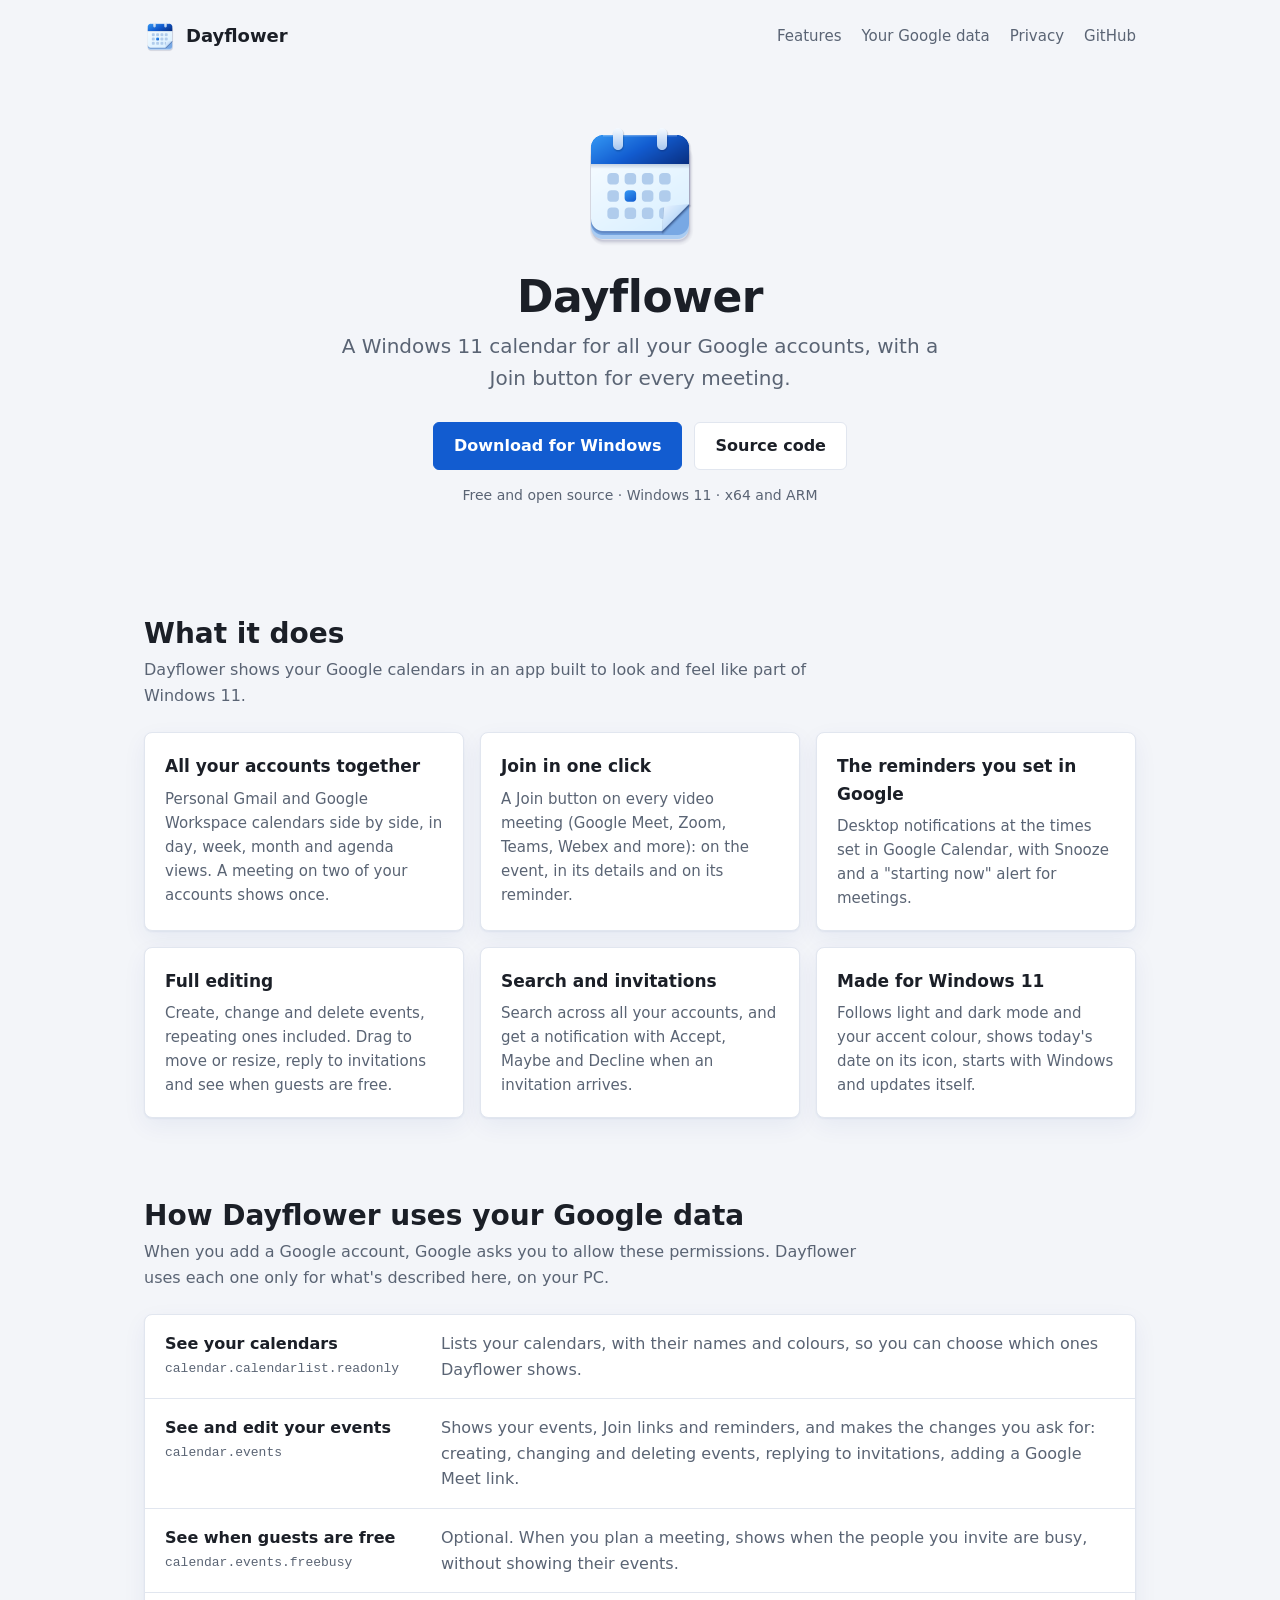
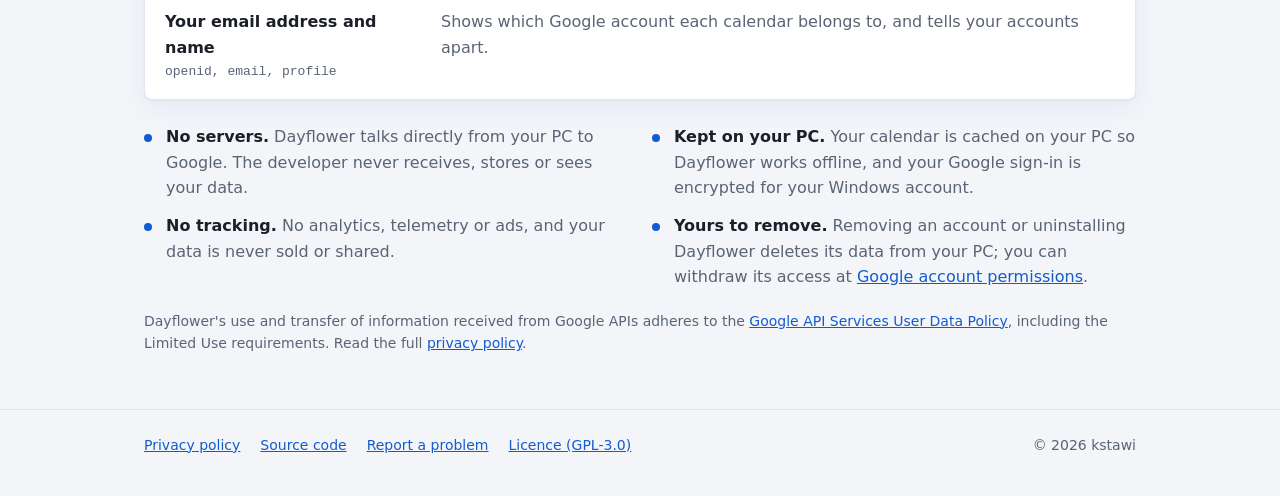
==== site/index.html @ 2383457d "Add the homepage, published with GitHub Pages - site/: what Dayflower does, each Google permission i" ====
<!doctype html>
<html lang="en">
<head>
  <meta charset="utf-8">
  <meta name="viewport" content="width=device-width, initial-scale=1">
  <title>Dayflower</title>
  <meta name="description" content="A Windows 11 calendar for all your Google accounts, with a Join button for every meeting. Free and open source.">
  <link rel="icon" href="favicon.png" type="image/png">
  <link rel="stylesheet" href="styles.css">
</head>
<body>
  <header class="site-header">
    <div class="wrap">
      <a class="brand" href="./"><img src="icon.png" alt="">Dayflower</a>
      <nav class="site-nav" aria-label="Site">
        <a href="#features">Features</a>
        <a href="#google-data">Your Google data</a>
        <a href="privacy.html">Privacy</a>
        <a href="https://github.com/kstawi/dayflower">GitHub</a>
      </nav>
    </div>
  </header>

  <main>
    <div class="wrap hero">
      <img src="icon.png" alt="The Dayflower icon: a calendar pad">
      <h1>Dayflower</h1>
      <p class="tagline">A Windows 11 calendar for all your Google accounts, with a Join button for every meeting.</p>
      <div class="actions">
        <a class="button primary" href="https://github.com/kstawi/dayflower/releases">Download for Windows</a>
        <a class="button" href="https://github.com/kstawi/dayflower">Source code</a>
      </div>
      <p class="fine">Free and open source · Windows 11 · x64 and ARM</p>
    </div>

    <section id="features">
      <div class="wrap">
        <h2>What it does</h2>
        <p class="lead">Dayflower shows your Google calendars in an app built to look and feel like part of Windows 11.</p>
        <div class="grid">
          <div class="card">
            <h3>All your accounts together</h3>
            <p>Personal Gmail and Google Workspace calendars side by side, in day, week, month and agenda views. A meeting on two of your accounts shows once.</p>
          </div>
          <div class="card">
            <h3>Join in one click</h3>
            <p>A Join button on every video meeting (Google Meet, Zoom, Teams, Webex and more): on the event, in its details and on its reminder.</p>
          </div>
          <div class="card">
            <h3>The reminders you set in Google</h3>
            <p>Desktop notifications at the times set in Google Calendar, with Snooze and a "starting now" alert for meetings.</p>
          </div>
          <div class="card">
            <h3>Full editing</h3>
            <p>Create, change and delete events, repeating ones included. Drag to move or resize, reply to invitations and see when guests are free.</p>
          </div>
          <div class="card">
            <h3>Search and invitations</h3>
            <p>Search across all your accounts, and get a notification with Accept, Maybe and Decline when an invitation arrives.</p>
          </div>
          <div class="card">
            <h3>Made for Windows 11</h3>
            <p>Follows light and dark mode and your accent colour, shows today's date on its icon, starts with Windows and updates itself.</p>
          </div>
        </div>
      </div>
    </section>

    <section id="google-data">
      <div class="wrap">
        <h2>How Dayflower uses your Google data</h2>
        <p class="lead">When you add a Google account, Google asks you to allow these permissions. Dayflower uses each one only for what's described here, on your PC.</p>
        <div class="data">
          <dl>
            <div class="row">
              <dt>See your calendars<code>calendar.calendarlist.readonly</code></dt>
              <dd>Lists your calendars, with their names and colours, so you can choose which ones Dayflower shows.</dd>
            </div>
            <div class="row">
              <dt>See and edit your events<code>calendar.events</code></dt>
              <dd>Shows your events, Join links and reminders, and makes the changes you ask for: creating, changing and deleting events, replying to invitations, adding a Google Meet link.</dd>
            </div>
            <div class="row">
              <dt>See when guests are free<code>calendar.events.freebusy</code></dt>
              <dd>Optional. When you plan a meeting, shows when the people you invite are busy, without showing their events.</dd>
            </div>
            <div class="row">
              <dt>Your email address and name<code>openid, email, profile</code></dt>
              <dd>Shows which Google account each calendar belongs to, and tells your accounts apart.</dd>
            </div>
          </dl>
        </div>
        <ul class="points">
          <li><strong>No servers.</strong> Dayflower talks directly from your PC to Google. The developer never receives, stores or sees your data.</li>
          <li><strong>Kept on your PC.</strong> Your calendar is cached on your PC so Dayflower works offline, and your Google sign-in is encrypted for your Windows account.</li>
          <li><strong>No tracking.</strong> No analytics, telemetry or ads, and your data is never sold or shared.</li>
          <li><strong>Yours to remove.</strong> Removing an account or uninstalling Dayflower deletes its data from your PC; you can withdraw its access at <a href="https://myaccount.google.com/permissions">Google account permissions</a>.</li>
        </ul>
        <p class="limited">Dayflower's use and transfer of information received from Google APIs adheres to the <a href="https://developers.google.com/terms/api-services-user-data-policy">Google API Services User Data Policy</a>, including the Limited Use requirements. Read the full <a href="privacy.html">privacy policy</a>.</p>
      </div>
    </section>
  </main>

  <footer class="site-footer">
    <div class="wrap">
      <nav aria-label="Footer">
        <a href="privacy.html">Privacy policy</a>
        <a href="https://github.com/kstawi/dayflower">Source code</a>
        <a href="https://github.com/kstawi/dayflower/issues/new/choose">Report a problem</a>
        <a href="https://github.com/kstawi/dayflower/blob/main/LICENSE">Licence (GPL-3.0)</a>
      </nav>
      <span class="copy">© 2026 kstawi</span>
    </div>
  </footer>
</body>
</html>
---- site/styles.css ----
/* Dayflower's homepage: Windows 11's look, in the icon's blues, light and dark. */

:root {
  --bg: #f3f5f9;
  --surface: #ffffff;
  --surface-strong: #fbfcfe;
  --border: #e1e6ef;
  --text: #1b1f27;
  --muted: #5a6474;
  --accent: #125cd0;
  --accent-strong: #092e80;
  --accent-soft: #e5efff;
  --on-accent: #ffffff;
  --shadow: 0 1px 2px rgba(9, 46, 128, 0.06), 0 8px 24px rgba(9, 46, 128, 0.06);
  color-scheme: light;
}

@media (prefers-color-scheme: dark) {
  :root:not([data-theme="light"]) {
    --bg: #1a1d24;
    --surface: #23272f;
    --surface-strong: #2a2f38;
    --border: #353b46;
    --text: #eef1f6;
    --muted: #a9b2c1;
    --accent: #5aa9f7;
    --accent-strong: #8cc4ff;
    --accent-soft: #1f3150;
    --on-accent: #0b1730;
    --shadow: none;
    color-scheme: dark;
  }
}

* { box-sizing: border-box; }

html { -webkit-text-size-adjust: 100%; }

body {
  margin: 0;
  background: var(--bg);
  color: var(--text);
  font: 16px/1.6 "Segoe UI Variable Text", "Segoe UI", system-ui, -apple-system, sans-serif;
}

a { color: var(--accent); }
a:hover { color: var(--accent-strong); }

.wrap { max-width: 1040px; margin: 0 auto; padding: 0 24px; }

/* Header */

.site-header { padding: 20px 0; }
.site-header .wrap { display: flex; align-items: center; gap: 12px; }
.brand { display: flex; align-items: center; gap: 10px; color: var(--text); text-decoration: none; font-weight: 600; font-size: 18px; }
.brand img { width: 32px; height: 32px; }
.site-nav { margin-left: auto; display: flex; gap: 20px; flex-wrap: wrap; }
.site-nav a { color: var(--muted); text-decoration: none; font-size: 15px; }
.site-nav a:hover { color: var(--text); }

/* Hero */

.hero { text-align: center; padding: 48px 0 56px; }
.hero img { width: 128px; height: 128px; }
.hero h1 {
  margin: 16px 0 8px;
  font: 600 44px/1.15 "Segoe UI Variable Display", "Segoe UI", system-ui, sans-serif;
  letter-spacing: -0.01em;
}
.hero .tagline { margin: 0 auto; max-width: 620px; font-size: 20px; color: var(--muted); }
.actions { margin-top: 28px; display: flex; gap: 12px; justify-content: center; flex-wrap: wrap; }
.button {
  display: inline-flex; align-items: center; gap: 8px;
  padding: 10px 20px; border-radius: 6px; border: 1px solid var(--border);
  background: var(--surface); color: var(--text); text-decoration: none; font-weight: 600;
}
.button:hover { background: var(--surface-strong); color: var(--text); }
.button.primary { background: var(--accent); border-color: var(--accent); color: var(--on-accent); }
.button.primary:hover { background: var(--accent-strong); border-color: var(--accent-strong); color: var(--on-accent); }
.fine { margin-top: 14px; color: var(--muted); font-size: 14px; }

/* Sections */

section { padding: 40px 0; }
section h2 { margin: 0 0 6px; font: 600 28px/1.25 "Segoe UI Variable Display", "Segoe UI", system-ui, sans-serif; }
section .lead { margin: 0 0 24px; color: var(--muted); max-width: 720px; }

.grid { display: grid; grid-template-columns: repeat(3, 1fr); gap: 16px; }
.card {
  background: var(--surface); border: 1px solid var(--border); border-radius: 8px;
  padding: 20px; box-shadow: var(--shadow);
}
.card h3 { margin: 0 0 6px; font-size: 17px; }
.card p { margin: 0; color: var(--muted); font-size: 15px; }

/* How Dayflower uses Google data */

.data { background: var(--surface); border: 1px solid var(--border); border-radius: 8px; box-shadow: var(--shadow); }
.data dl { margin: 0; }
.data .row { display: grid; grid-template-columns: 260px 1fr; gap: 16px; padding: 16px 20px; border-top: 1px solid var(--border); }
.data .row:first-child { border-top: 0; }
.data dt { font-weight: 600; }
.data dt code { display: block; margin-top: 2px; font-weight: 400; font-size: 13px; color: var(--muted); word-break: break-all; }
.data dd { margin: 0; color: var(--muted); }
.points { margin: 24px 0 0; padding: 0; list-style: none; display: grid; grid-template-columns: repeat(2, 1fr); gap: 12px 24px; }
.points li { padding-left: 22px; position: relative; color: var(--muted); }
.points li::before { content: ""; position: absolute; left: 0; top: 0.6em; width: 8px; height: 8px; border-radius: 50%; background: var(--accent); }
.points strong { color: var(--text); }
.limited { margin-top: 20px; font-size: 14px; color: var(--muted); }

/* Privacy policy page */

.prose { max-width: 760px; padding: 24px 0 48px; }
.prose h1 { font: 600 36px/1.2 "Segoe UI Variable Display", "Segoe UI", system-ui, sans-serif; margin: 8px 0 12px; }
.prose h2 { font-size: 22px; margin: 32px 0 8px; }
.prose li { margin: 6px 0; }
.prose .anchor, .prose .octicon { display: none; }

/* Footer */

.site-footer { border-top: 1px solid var(--border); padding: 24px 0 40px; color: var(--muted); font-size: 14px; }
.site-footer .wrap { display: flex; gap: 20px; flex-wrap: wrap; align-items: center; }
.site-footer nav { display: flex; gap: 20px; flex-wrap: wrap; }
.site-footer .copy { margin-left: auto; }

@media (max-width: 820px) {
  .grid { grid-template-columns: 1fr 1fr; }
  .data .row { grid-template-columns: 1fr; gap: 4px; }
  .points { grid-template-columns: 1fr; }
}

@media (max-width: 560px) {
  .wrap { padding: 0 16px; }
  .site-nav { display: none; }
  .hero { padding: 24px 0 40px; }
  .hero img { width: 96px; height: 96px; }
  .hero h1 { font-size: 34px; }
  .hero .tagline { font-size: 18px; }
  .grid { grid-template-columns: 1fr; }
  .site-footer .copy { margin-left: 0; }
}
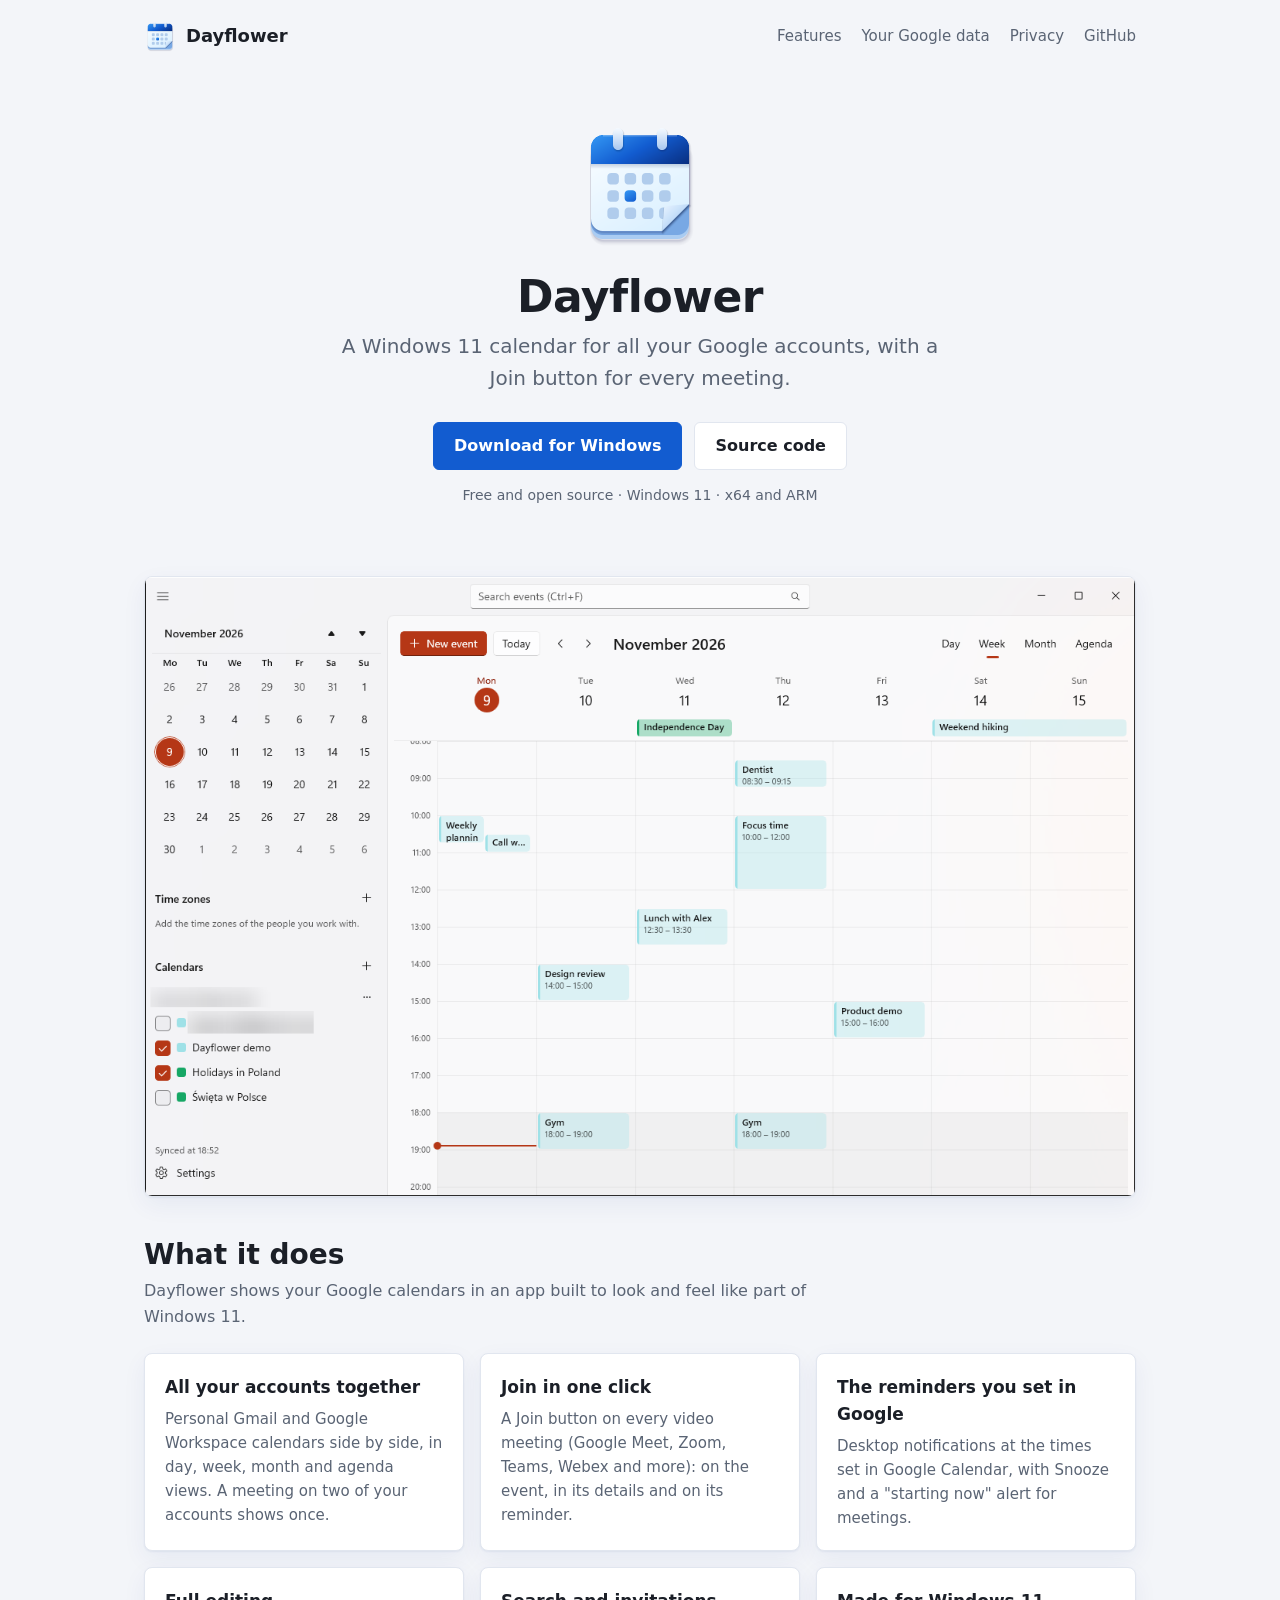
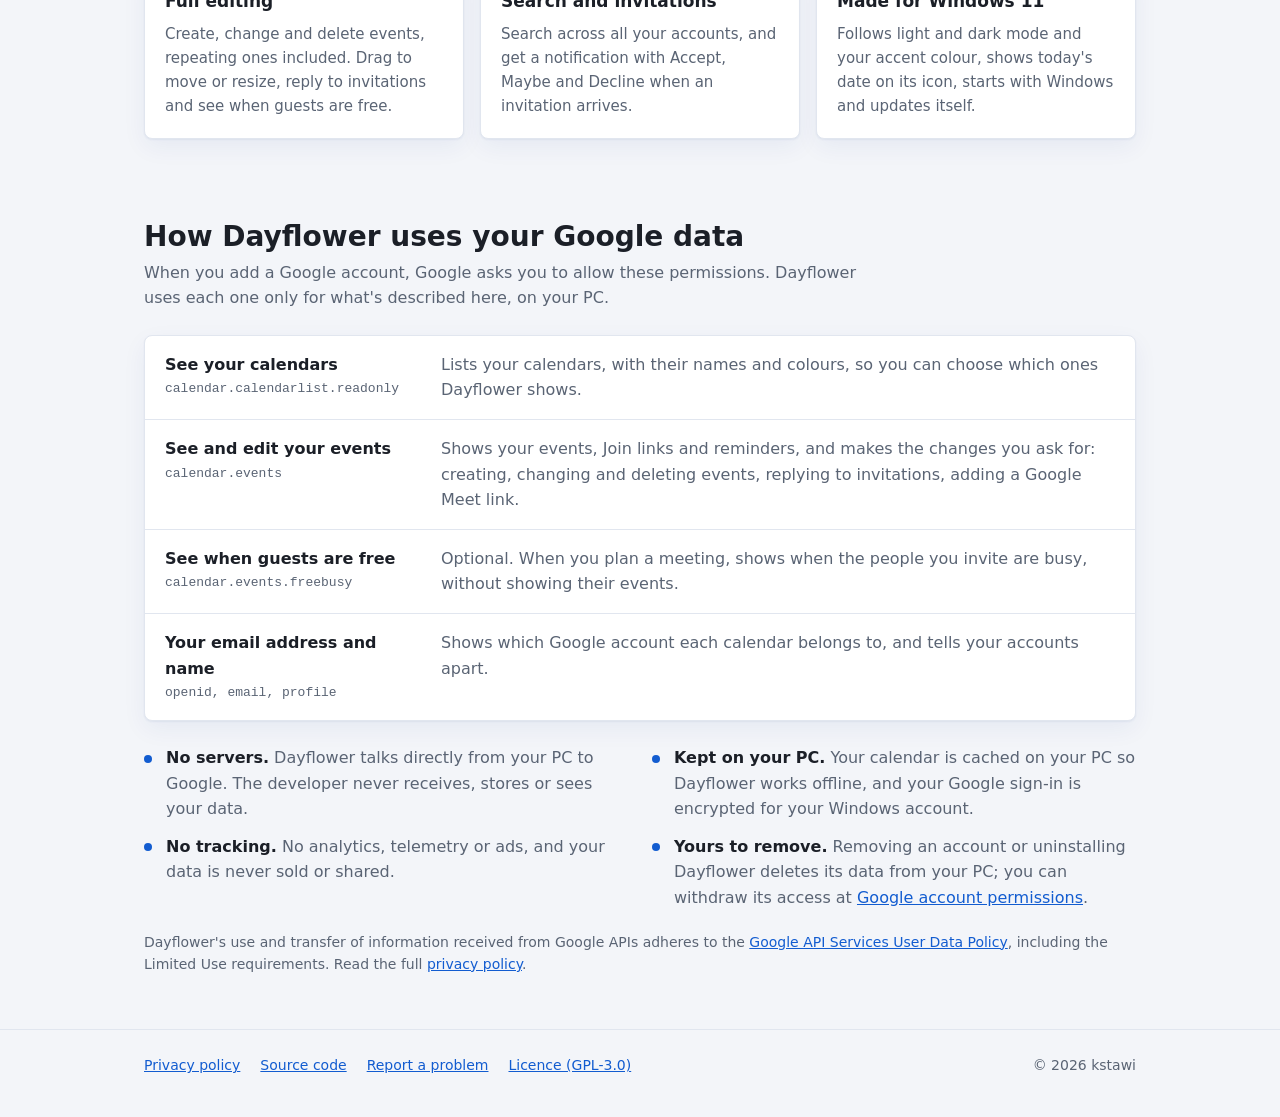
==== commit 515f9a10: "Show the week view on the homepage A screenshot under the download button, light or dark to match th" ====
--- a/site/index.html
+++ b/site/index.html
@@ -31,6 +31,13 @@
         <a class="button" href="https://github.com/kstawi/dayflower">Source code</a>
       </div>
       <p class="fine">Free and open source · Windows 11 · x64 and ARM</p>
+    </div>
+
+    <div class="wrap shot">
+      <picture>
+        <source srcset="screenshot-dark.png" media="(prefers-color-scheme: dark)">
+        <img src="screenshot-light.png" width="1280" height="800" alt="Dayflower's week view: a week of meetings and other events, a month calendar and the list of calendars to show.">
+      </picture>
     </div>
 
     <section id="features">
--- a/site/styles.css
+++ b/site/styles.css
@@ -78,6 +78,10 @@
 .button.primary { background: var(--accent); border-color: var(--accent); color: var(--on-accent); }
 .button.primary:hover { background: var(--accent-strong); border-color: var(--accent-strong); color: var(--on-accent); }
 .fine { margin-top: 14px; color: var(--muted); font-size: 14px; }
+.shot img {
+  display: block; width: 100%; height: auto;
+  border: 1px solid var(--border); border-radius: 8px; box-shadow: var(--shadow);
+}
 
 /* Sections */
 
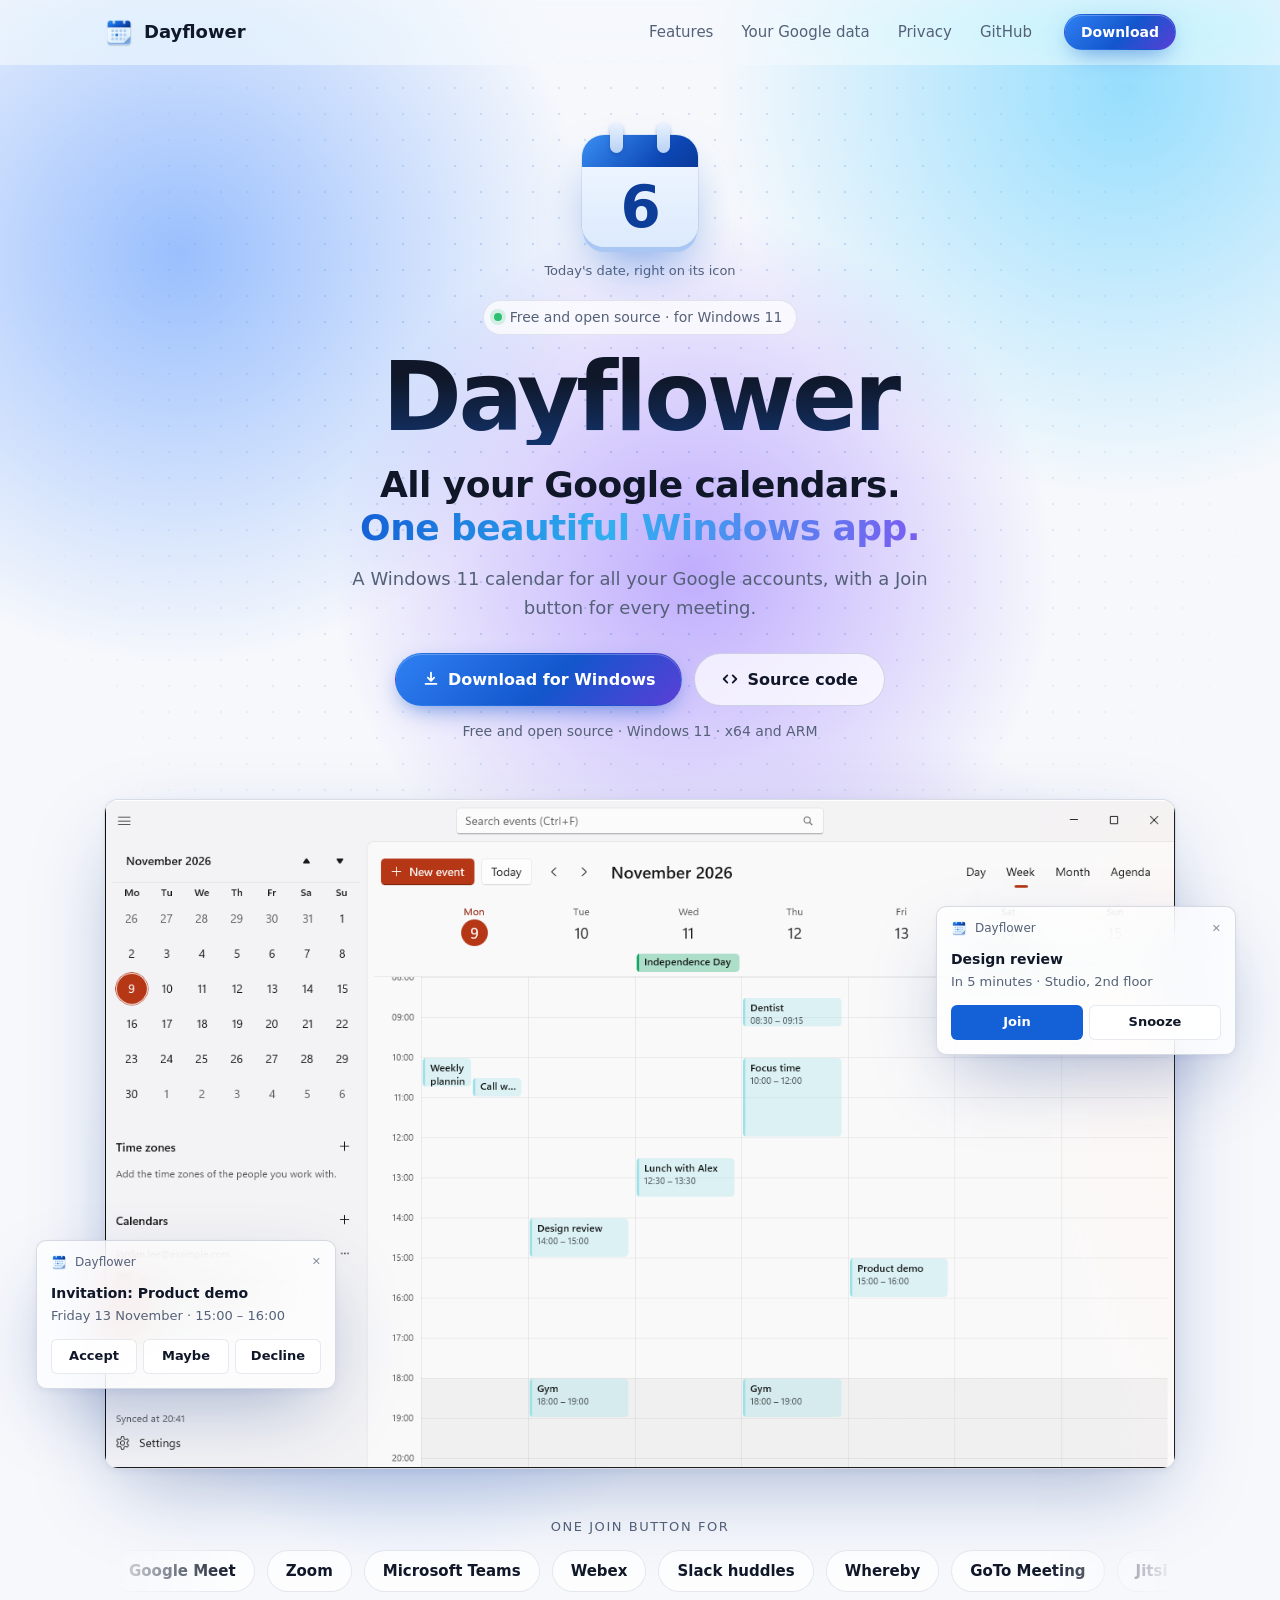
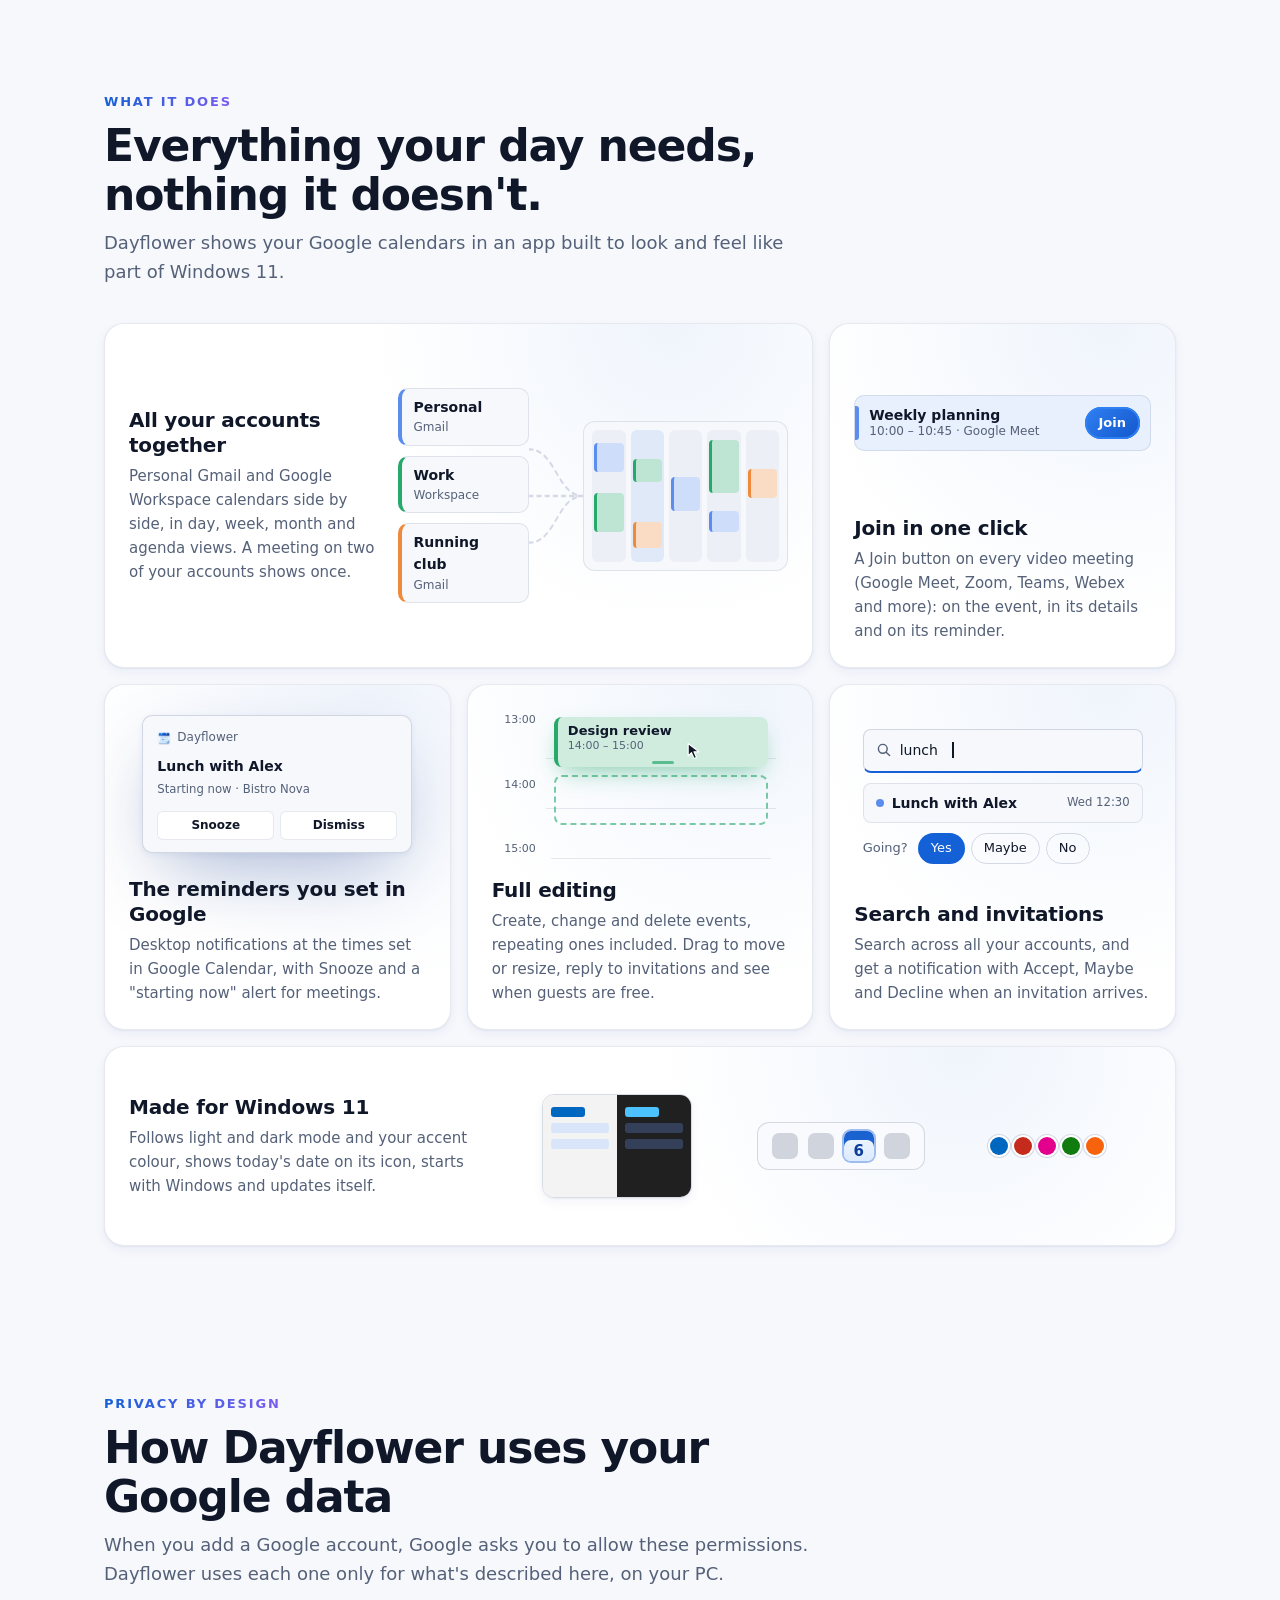
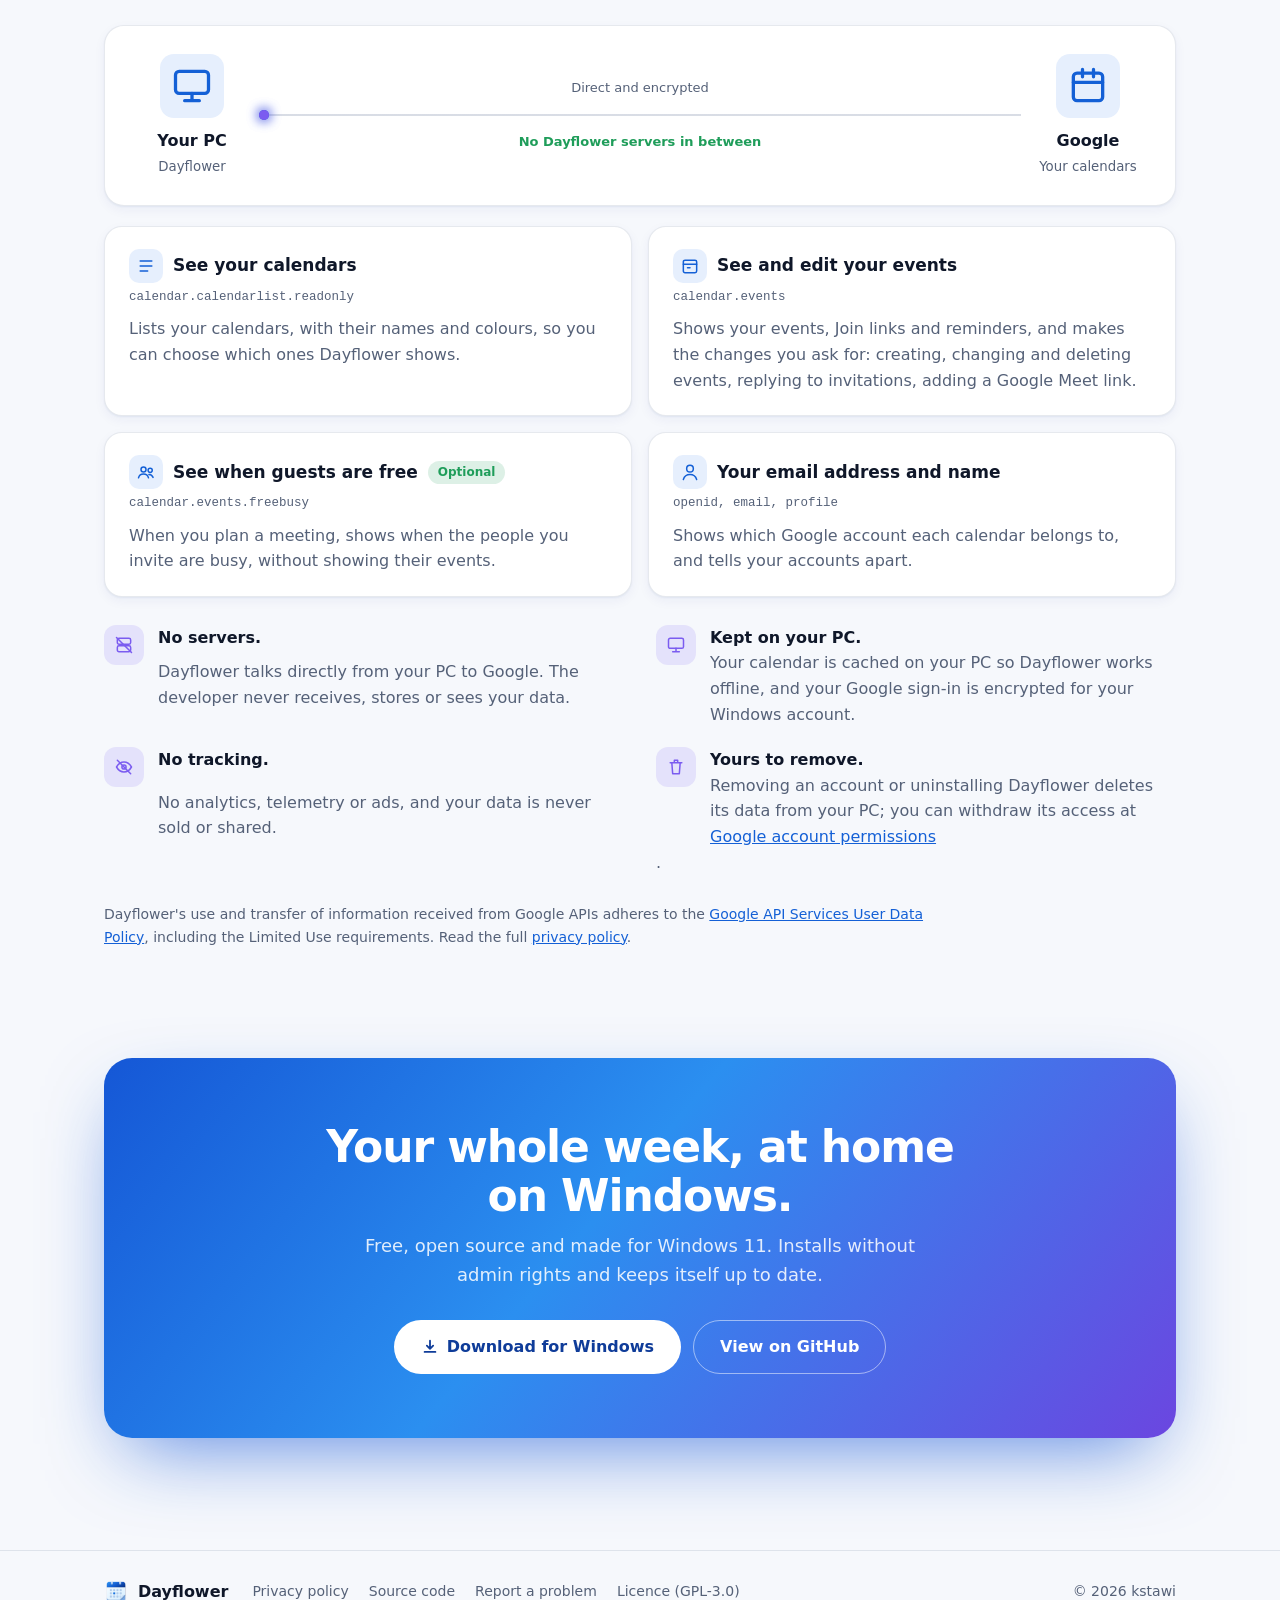
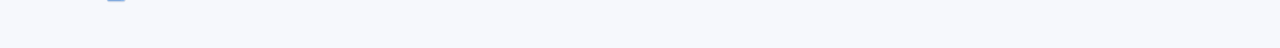
==== commit 7f35ed4b: "Redesign the homepage A live-date icon, the screenshot with floating notification mock-ups, a strip " ====
--- a/site/index.html
+++ b/site/index.html
@@ -5,10 +5,21 @@
   <meta name="viewport" content="width=device-width, initial-scale=1">
   <title>Dayflower</title>
   <meta name="description" content="A Windows 11 calendar for all your Google accounts, with a Join button for every meeting. Free and open source.">
+  <meta name="theme-color" content="#f6f8fc" media="(prefers-color-scheme: light)">
+  <meta name="theme-color" content="#0b0f19" media="(prefers-color-scheme: dark)">
+  <meta property="og:title" content="Dayflower">
+  <meta property="og:description" content="A Windows 11 calendar for all your Google accounts, with a Join button for every meeting.">
+  <meta property="og:type" content="website">
+  <meta property="og:url" content="https://kstawi.github.io/dayflower/">
+  <meta property="og:image" content="https://kstawi.github.io/dayflower/screenshot-light.png">
   <link rel="icon" href="favicon.png" type="image/png">
   <link rel="stylesheet" href="styles.css">
+  <script>document.documentElement.classList.add('js');</script>
+  <script src="script.js" defer></script>
 </head>
 <body>
+  <a class="skip" href="#main">Skip to content</a>
+
   <header class="site-header">
     <div class="wrap">
       <a class="brand" href="./"><img src="icon.png" alt="">Dayflower</a>
@@ -18,98 +29,254 @@
         <a href="privacy.html">Privacy</a>
         <a href="https://github.com/kstawi/dayflower">GitHub</a>
       </nav>
+      <a class="button small primary header-cta" href="https://github.com/kstawi/dayflower/releases">Download</a>
     </div>
   </header>
 
-  <main>
-    <div class="wrap hero">
-      <img src="icon.png" alt="The Dayflower icon: a calendar pad">
-      <h1>Dayflower</h1>
-      <p class="tagline">A Windows 11 calendar for all your Google accounts, with a Join button for every meeting.</p>
-      <div class="actions">
-        <a class="button primary" href="https://github.com/kstawi/dayflower/releases">Download for Windows</a>
-        <a class="button" href="https://github.com/kstawi/dayflower">Source code</a>
-      </div>
-      <p class="fine">Free and open source · Windows 11 · x64 and ARM</p>
-    </div>
-
-    <div class="wrap shot">
-      <picture>
-        <source srcset="screenshot-dark.png" media="(prefers-color-scheme: dark)">
-        <img src="screenshot-light.png" width="1280" height="800" alt="Dayflower's week view: a week of meetings and other events, a month calendar and the list of calendars to show.">
-      </picture>
-    </div>
+  <main id="main">
+    <section class="hero">
+      <div class="hero-bg" aria-hidden="true">
+        <span class="blob b1"></span><span class="blob b2"></span><span class="blob b3"></span>
+        <span class="dots"></span>
+      </div>
+
+      <div class="wrap hero-inner">
+        <div class="pad-wrap">
+          <img class="pad-static" src="icon.png" alt="The Dayflower icon: a calendar pad">
+          <div class="pad" hidden aria-hidden="true">
+            <span class="ring"></span><span class="ring"></span>
+            <span class="pad-day" data-today></span>
+          </div>
+          <p class="pad-note" hidden>Today's date, right on its icon</p>
+        </div>
+
+        <p class="eyebrow"><span class="spark"></span>Free and open source · for Windows 11</p>
+        <h1>Dayflower</h1>
+        <p class="headline">All your Google calendars.<br><span class="grad">One beautiful Windows app.</span></p>
+        <p class="tagline">A Windows 11 calendar for all your Google accounts, with a Join button for every meeting.</p>
+
+        <div class="actions">
+          <a class="button primary large" href="https://github.com/kstawi/dayflower/releases">
+            <svg viewBox="0 0 20 20" aria-hidden="true"><path d="M10 3v9m0 0-3.5-3.5M10 12l3.5-3.5M4 15.5h12" /></svg>
+            Download for Windows
+          </a>
+          <a class="button large ghost" href="https://github.com/kstawi/dayflower">
+            <svg viewBox="0 0 20 20" aria-hidden="true"><path d="m7 6-4 4 4 4m6-8 4 4-4 4" /></svg>
+            Source code
+          </a>
+        </div>
+        <p class="fine">Free and open source · Windows 11 · x64 and ARM</p>
+      </div>
+
+      <div class="wrap showcase">
+        <div class="glow" aria-hidden="true"></div>
+        <div class="frame">
+          <picture>
+            <source srcset="screenshot-dark.png" media="(prefers-color-scheme: dark)">
+            <img src="screenshot-light.png" width="1280" height="800" alt="Dayflower's week view: a week of meetings and other events, a month calendar and the list of calendars to show.">
+          </picture>
+        </div>
+
+        <div class="toast toast-reminder" aria-hidden="true">
+          <div class="toast-head"><img src="icon.png" alt="">Dayflower<span class="toast-x">✕</span></div>
+          <p class="toast-title">Design review</p>
+          <p class="toast-text">In 5 minutes · Studio, 2nd floor</p>
+          <div class="toast-buttons"><span class="tb accent">Join</span><span class="tb">Snooze</span></div>
+        </div>
+
+        <div class="toast toast-invite" aria-hidden="true">
+          <div class="toast-head"><img src="icon.png" alt="">Dayflower<span class="toast-x">✕</span></div>
+          <p class="toast-title">Invitation: Product demo</p>
+          <p class="toast-text">Friday 13 November · 15:00 – 16:00</p>
+          <div class="toast-buttons"><span class="tb">Accept</span><span class="tb">Maybe</span><span class="tb">Decline</span></div>
+        </div>
+      </div>
+
+      <div class="wrap marquee-wrap">
+        <p class="marquee-label">One Join button for</p>
+        <div class="marquee" aria-label="Video meeting services Dayflower recognises">
+          <ul>
+            <li>Google Meet</li><li>Zoom</li><li>Microsoft Teams</li><li>Webex</li><li>Slack huddles</li>
+            <li>Whereby</li><li>GoTo Meeting</li><li>Jitsi</li><li>Amazon Chime</li>
+          </ul>
+          <ul aria-hidden="true">
+            <li>Google Meet</li><li>Zoom</li><li>Microsoft Teams</li><li>Webex</li><li>Slack huddles</li>
+            <li>Whereby</li><li>GoTo Meeting</li><li>Jitsi</li><li>Amazon Chime</li>
+          </ul>
+        </div>
+      </div>
+    </section>
 
     <section id="features">
       <div class="wrap">
-        <h2>What it does</h2>
-        <p class="lead">Dayflower shows your Google calendars in an app built to look and feel like part of Windows 11.</p>
-        <div class="grid">
-          <div class="card">
-            <h3>All your accounts together</h3>
-            <p>Personal Gmail and Google Workspace calendars side by side, in day, week, month and agenda views. A meeting on two of your accounts shows once.</p>
-          </div>
-          <div class="card">
-            <h3>Join in one click</h3>
-            <p>A Join button on every video meeting (Google Meet, Zoom, Teams, Webex and more): on the event, in its details and on its reminder.</p>
-          </div>
-          <div class="card">
-            <h3>The reminders you set in Google</h3>
-            <p>Desktop notifications at the times set in Google Calendar, with Snooze and a "starting now" alert for meetings.</p>
-          </div>
-          <div class="card">
-            <h3>Full editing</h3>
-            <p>Create, change and delete events, repeating ones included. Drag to move or resize, reply to invitations and see when guests are free.</p>
-          </div>
-          <div class="card">
-            <h3>Search and invitations</h3>
-            <p>Search across all your accounts, and get a notification with Accept, Maybe and Decline when an invitation arrives.</p>
-          </div>
-          <div class="card">
-            <h3>Made for Windows 11</h3>
-            <p>Follows light and dark mode and your accent colour, shows today's date on its icon, starts with Windows and updates itself.</p>
-          </div>
+        <p class="kicker reveal">What it does</p>
+        <h2 class="reveal">Everything your day needs, nothing it doesn't.</h2>
+        <p class="lead reveal">Dayflower shows your Google calendars in an app built to look and feel like part of Windows 11.</p>
+
+        <div class="bento">
+          <article class="tile t-accounts reveal">
+            <div class="tile-copy">
+              <h3>All your accounts together</h3>
+              <p>Personal Gmail and Google Workspace calendars side by side, in day, week, month and agenda views. A meeting on two of your accounts shows once.</p>
+            </div>
+            <div class="viz viz-accounts" aria-hidden="true">
+              <div class="chips">
+                <span class="chip" style="--c:#5b8def">Personal<small>Gmail</small></span>
+                <span class="chip" style="--c:#27a96c">Work<small>Workspace</small></span>
+                <span class="chip" style="--c:#ef8a3c">Running club<small>Gmail</small></span>
+              </div>
+              <svg class="flow" viewBox="0 0 60 120" preserveAspectRatio="none"><path d="M0 20 C30 20 30 60 60 60 M0 60 H60 M0 100 C30 100 30 60 60 60" /></svg>
+              <div class="mini-week">
+                <span class="col"><i style="--c:#5b8def;--t:10%;--h:22%"></i><i style="--c:#27a96c;--t:48%;--h:30%"></i></span>
+                <span class="col today"><i style="--c:#27a96c;--t:22%;--h:18%"></i><i style="--c:#ef8a3c;--t:70%;--h:20%"></i></span>
+                <span class="col"><i style="--c:#5b8def;--t:36%;--h:26%"></i></span>
+                <span class="col"><i style="--c:#27a96c;--t:8%;--h:40%"></i><i style="--c:#5b8def;--t:62%;--h:16%"></i></span>
+                <span class="col"><i style="--c:#ef8a3c;--t:30%;--h:22%"></i></span>
+              </div>
+            </div>
+          </article>
+
+          <article class="tile t-join reveal">
+            <div class="viz viz-join" aria-hidden="true">
+              <div class="mini-event">
+                <span class="bar"></span>
+                <span class="mini-text"><b>Weekly planning</b><small>10:00 – 10:45 · Google Meet</small></span>
+                <span class="join">Join</span>
+              </div>
+            </div>
+            <div class="tile-copy">
+              <h3>Join in one click</h3>
+              <p>A Join button on every video meeting (Google Meet, Zoom, Teams, Webex and more): on the event, in its details and on its reminder.</p>
+            </div>
+          </article>
+
+          <article class="tile t-remind reveal">
+            <div class="viz viz-remind" aria-hidden="true">
+              <div class="mini-toast">
+                <span class="mt-head"><img src="icon.png" alt="">Dayflower</span>
+                <b>Lunch with Alex</b>
+                <small>Starting now · Bistro Nova</small>
+                <span class="mt-buttons"><i>Snooze</i><i>Dismiss</i></span>
+              </div>
+            </div>
+            <div class="tile-copy">
+              <h3>The reminders you set in Google</h3>
+              <p>Desktop notifications at the times set in Google Calendar, with Snooze and a "starting now" alert for meetings.</p>
+            </div>
+          </article>
+
+          <article class="tile t-edit reveal">
+            <div class="viz viz-edit" aria-hidden="true">
+              <div class="hours"><span>13:00</span><span>14:00</span><span>15:00</span></div>
+              <div class="lane">
+                <div class="drop-spot"></div>
+                <div class="block">Design review<small>14:00 – 15:00</small><span class="handle"></span></div>
+                <svg class="cursor" viewBox="0 0 24 24"><path d="M5 3v15l4-4 3 7 3-1.3-3-6.7h6z" /></svg>
+              </div>
+            </div>
+            <div class="tile-copy">
+              <h3>Full editing</h3>
+              <p>Create, change and delete events, repeating ones included. Drag to move or resize, reply to invitations and see when guests are free.</p>
+            </div>
+          </article>
+
+          <article class="tile t-search reveal">
+            <div class="viz viz-search" aria-hidden="true">
+              <div class="search-box"><svg viewBox="0 0 20 20"><circle cx="8.5" cy="8.5" r="5.5" /><path d="m13 13 4 4" /></svg><span class="typed">lunch</span><span class="caret"></span></div>
+              <div class="result"><span class="dot" style="--c:#5b8def"></span>Lunch with Alex<small>Wed 12:30</small></div>
+              <div class="rsvp"><span>Going?</span><i class="on">Yes</i><i>Maybe</i><i>No</i></div>
+            </div>
+            <div class="tile-copy">
+              <h3>Search and invitations</h3>
+              <p>Search across all your accounts, and get a notification with Accept, Maybe and Decline when an invitation arrives.</p>
+            </div>
+          </article>
+
+          <article class="tile t-windows reveal">
+            <div class="tile-copy">
+              <h3>Made for Windows 11</h3>
+              <p>Follows light and dark mode and your accent colour, shows today's date on its icon, starts with Windows and updates itself.</p>
+            </div>
+            <div class="viz viz-windows" aria-hidden="true">
+              <div class="theme-split"><span class="light"><i></i><i></i><i></i></span><span class="dark"><i></i><i></i><i></i></span></div>
+              <div class="taskbar">
+                <span class="tb-icon"></span><span class="tb-icon"></span>
+                <span class="tb-pad"><span class="ring"></span><span class="ring"></span><span data-today></span></span>
+                <span class="tb-icon"></span>
+              </div>
+              <div class="swatches"><i style="--c:#0067c0"></i><i style="--c:#c42b1c"></i><i style="--c:#e3008c"></i><i style="--c:#107c10"></i><i style="--c:#f7630c"></i></div>
+            </div>
+          </article>
         </div>
       </div>
     </section>
 
     <section id="google-data">
       <div class="wrap">
-        <h2>How Dayflower uses your Google data</h2>
-        <p class="lead">When you add a Google account, Google asks you to allow these permissions. Dayflower uses each one only for what's described here, on your PC.</p>
-        <div class="data">
-          <dl>
-            <div class="row">
-              <dt>See your calendars<code>calendar.calendarlist.readonly</code></dt>
-              <dd>Lists your calendars, with their names and colours, so you can choose which ones Dayflower shows.</dd>
-            </div>
-            <div class="row">
-              <dt>See and edit your events<code>calendar.events</code></dt>
-              <dd>Shows your events, Join links and reminders, and makes the changes you ask for: creating, changing and deleting events, replying to invitations, adding a Google Meet link.</dd>
-            </div>
-            <div class="row">
-              <dt>See when guests are free<code>calendar.events.freebusy</code></dt>
-              <dd>Optional. When you plan a meeting, shows when the people you invite are busy, without showing their events.</dd>
-            </div>
-            <div class="row">
-              <dt>Your email address and name<code>openid, email, profile</code></dt>
-              <dd>Shows which Google account each calendar belongs to, and tells your accounts apart.</dd>
-            </div>
-          </dl>
-        </div>
+        <p class="kicker reveal">Privacy by design</p>
+        <h2 class="reveal">How Dayflower uses your Google data</h2>
+        <p class="lead reveal">When you add a Google account, Google asks you to allow these permissions. Dayflower uses each one only for what's described here, on your PC.</p>
+
+        <div class="direct reveal" aria-hidden="true">
+          <div class="node"><svg viewBox="0 0 24 24"><rect x="3" y="4" width="18" height="12" rx="2" /><path d="M8 20h8M12 16v4" /></svg><b>Your PC</b><small>Dayflower</small></div>
+          <div class="wire">
+            <span class="pulse"></span><span class="pulse p2"></span>
+            <em>Direct and encrypted</em>
+            <strong>No Dayflower servers in between</strong>
+          </div>
+          <div class="node"><svg viewBox="0 0 24 24"><rect x="4" y="5" width="16" height="15" rx="2" /><path d="M4 10h16M9 3v4m6-4v4" /></svg><b>Google</b><small>Your calendars</small></div>
+        </div>
+
+        <dl class="perms">
+          <div class="perm reveal">
+            <dt><span class="perm-icon"><svg viewBox="0 0 24 24"><path d="M5 6h14M5 12h14M5 18h9" /></svg></span>See your calendars<code>calendar.calendarlist.readonly</code></dt>
+            <dd>Lists your calendars, with their names and colours, so you can choose which ones Dayflower shows.</dd>
+          </div>
+          <div class="perm reveal">
+            <dt><span class="perm-icon"><svg viewBox="0 0 24 24"><rect x="4" y="5" width="16" height="15" rx="2" /><path d="M4 10h16M9 14h3" /></svg></span>See and edit your events<code>calendar.events</code></dt>
+            <dd>Shows your events, Join links and reminders, and makes the changes you ask for: creating, changing and deleting events, replying to invitations, adding a Google Meet link.</dd>
+          </div>
+          <div class="perm reveal">
+            <dt><span class="perm-icon"><svg viewBox="0 0 24 24"><circle cx="9" cy="9" r="3" /><circle cx="17" cy="10" r="2.5" /><path d="M3 19c.8-3 3.2-4.5 6-4.5s5.2 1.5 6 4.5m.5-4c2.3 0 4 1.2 5 3.5" /></svg></span>See when guests are free<code>calendar.events.freebusy</code><span class="badge">Optional</span></dt>
+            <dd>When you plan a meeting, shows when the people you invite are busy, without showing their events.</dd>
+          </div>
+          <div class="perm reveal">
+            <dt><span class="perm-icon"><svg viewBox="0 0 24 24"><circle cx="12" cy="8" r="4" /><path d="M4 21c1.2-4 4.3-6 8-6s6.8 2 8 6" /></svg></span>Your email address and name<code>openid, email, profile</code></dt>
+            <dd>Shows which Google account each calendar belongs to, and tells your accounts apart.</dd>
+          </div>
+        </dl>
+
         <ul class="points">
-          <li><strong>No servers.</strong> Dayflower talks directly from your PC to Google. The developer never receives, stores or sees your data.</li>
-          <li><strong>Kept on your PC.</strong> Your calendar is cached on your PC so Dayflower works offline, and your Google sign-in is encrypted for your Windows account.</li>
-          <li><strong>No tracking.</strong> No analytics, telemetry or ads, and your data is never sold or shared.</li>
-          <li><strong>Yours to remove.</strong> Removing an account or uninstalling Dayflower deletes its data from your PC; you can withdraw its access at <a href="https://myaccount.google.com/permissions">Google account permissions</a>.</li>
+          <li class="reveal"><span class="pt-icon"><svg viewBox="0 0 24 24"><rect x="4" y="4" width="16" height="7" rx="2" /><rect x="4" y="13" width="16" height="7" rx="2" /><path d="M3 3l18 18" /></svg></span><strong>No servers.</strong> Dayflower talks directly from your PC to Google. The developer never receives, stores or sees your data.</li>
+          <li class="reveal"><span class="pt-icon"><svg viewBox="0 0 24 24"><rect x="3" y="4" width="18" height="12" rx="2" /><path d="M8 20h8M12 16v4" /></svg></span><strong>Kept on your PC.</strong> Your calendar is cached on your PC so Dayflower works offline, and your Google sign-in is encrypted for your Windows account.</li>
+          <li class="reveal"><span class="pt-icon"><svg viewBox="0 0 24 24"><path d="M3 12s3.5-6 9-6 9 6 9 6-3.5 6-9 6-9-6-9-6z" /><circle cx="12" cy="12" r="2.5" /><path d="M4 4l16 16" /></svg></span><strong>No tracking.</strong> No analytics, telemetry or ads, and your data is never sold or shared.</li>
+          <li class="reveal"><span class="pt-icon"><svg viewBox="0 0 24 24"><path d="M5 7h14M10 7V4h4v3m-7 0 1 13h8l1-13" /></svg></span><strong>Yours to remove.</strong> Removing an account or uninstalling Dayflower deletes its data from your PC; you can withdraw its access at <a href="https://myaccount.google.com/permissions">Google account permissions</a>.</li>
         </ul>
-        <p class="limited">Dayflower's use and transfer of information received from Google APIs adheres to the <a href="https://developers.google.com/terms/api-services-user-data-policy">Google API Services User Data Policy</a>, including the Limited Use requirements. Read the full <a href="privacy.html">privacy policy</a>.</p>
+        <p class="limited reveal">Dayflower's use and transfer of information received from Google APIs adheres to the <a href="https://developers.google.com/terms/api-services-user-data-policy">Google API Services User Data Policy</a>, including the Limited Use requirements. Read the full <a href="privacy.html">privacy policy</a>.</p>
+      </div>
+    </section>
+
+    <section class="cta">
+      <div class="wrap">
+        <div class="cta-card reveal">
+          <div class="cta-dots" aria-hidden="true"></div>
+          <h2>Your whole week, at home on Windows.</h2>
+          <p>Free, open source and made for Windows 11. Installs without admin rights and keeps itself up to date.</p>
+          <div class="actions">
+            <a class="button large light" href="https://github.com/kstawi/dayflower/releases">
+              <svg viewBox="0 0 20 20" aria-hidden="true"><path d="M10 3v9m0 0-3.5-3.5M10 12l3.5-3.5M4 15.5h12" /></svg>
+              Download for Windows
+            </a>
+            <a class="button large outline-light" href="https://github.com/kstawi/dayflower">View on GitHub</a>
+          </div>
+        </div>
       </div>
     </section>
   </main>
 
   <footer class="site-footer">
     <div class="wrap">
+      <a class="brand" href="./"><img src="icon.png" alt="">Dayflower</a>
       <nav aria-label="Footer">
         <a href="privacy.html">Privacy policy</a>
         <a href="https://github.com/kstawi/dayflower">Source code</a>
--- a/site/styles.css
+++ b/site/styles.css
@@ -1,145 +1,551 @@
-/* Dayflower's homepage: Windows 11's look, in the icon's blues, light and dark. */
+/* Dayflower's homepage: Windows 11's look, in the icon's blues (and the dayflower's own blue-violet), light and dark.
+   Everything is local: no web fonts, no outside requests. */
 
 :root {
-  --bg: #f3f5f9;
+  --bg: #f6f8fc;
+  --bg-2: #eef3fb;
   --surface: #ffffff;
-  --surface-strong: #fbfcfe;
-  --border: #e1e6ef;
-  --text: #1b1f27;
-  --muted: #5a6474;
-  --accent: #125cd0;
-  --accent-strong: #092e80;
-  --accent-soft: #e5efff;
+  --glass: rgba(255, 255, 255, 0.72);
+  --border: rgba(16, 42, 94, 0.1);
+  --border-strong: rgba(16, 42, 94, 0.16);
+  --text: #0f1729;
+  --muted: #556178;
+  --accent: #1460d6;
+  --accent-strong: #0a3d96;
+  --azure: #2fb0f0;
+  --violet: #7b5cf0;
+  --accent-soft: #e6effd;
   --on-accent: #ffffff;
-  --shadow: 0 1px 2px rgba(9, 46, 128, 0.06), 0 8px 24px rgba(9, 46, 128, 0.06);
+  --dot: rgba(20, 96, 214, 0.18);
+  --blob-opacity: 0.5;
+  --shadow-sm: 0 1px 2px rgba(9, 46, 128, 0.06), 0 4px 12px rgba(9, 46, 128, 0.05);
+  --shadow-lg: 0 2px 6px rgba(9, 46, 128, 0.06), 0 30px 80px -20px rgba(9, 46, 128, 0.35);
+  --display: "Segoe UI Variable Display", "Segoe UI", system-ui, -apple-system, sans-serif;
   color-scheme: light;
 }
 
 @media (prefers-color-scheme: dark) {
   :root:not([data-theme="light"]) {
-    --bg: #1a1d24;
-    --surface: #23272f;
-    --surface-strong: #2a2f38;
-    --border: #353b46;
-    --text: #eef1f6;
-    --muted: #a9b2c1;
-    --accent: #5aa9f7;
-    --accent-strong: #8cc4ff;
-    --accent-soft: #1f3150;
-    --on-accent: #0b1730;
-    --shadow: none;
+    --bg: #0b0f19;
+    --bg-2: #10172a;
+    --surface: #151c2c;
+    --glass: rgba(21, 28, 44, 0.7);
+    --border: rgba(160, 190, 255, 0.11);
+    --border-strong: rgba(160, 190, 255, 0.2);
+    --text: #eef2fa;
+    --muted: #9ba7bf;
+    --accent: #5ea8ff;
+    --accent-strong: #9ccaff;
+    --azure: #5fd0ff;
+    --violet: #a48cff;
+    --accent-soft: #17264a;
+    --on-accent: #06142e;
+    --dot: rgba(120, 170, 255, 0.14);
+    --blob-opacity: 0.32;
+    --shadow-sm: 0 1px 2px rgba(0, 0, 0, 0.3);
+    --shadow-lg: 0 2px 6px rgba(0, 0, 0, 0.3), 0 30px 90px -20px rgba(0, 0, 0, 0.7);
     color-scheme: dark;
   }
 }
 
 * { box-sizing: border-box; }
 
-html { -webkit-text-size-adjust: 100%; }
+html { -webkit-text-size-adjust: 100%; scroll-behavior: smooth; scroll-padding-top: 80px; }
 
 body {
   margin: 0;
   background: var(--bg);
   color: var(--text);
   font: 16px/1.6 "Segoe UI Variable Text", "Segoe UI", system-ui, -apple-system, sans-serif;
+  overflow-x: clip;
 }
 
 a { color: var(--accent); }
 a:hover { color: var(--accent-strong); }
-
-.wrap { max-width: 1040px; margin: 0 auto; padding: 0 24px; }
-
-/* Header */
-
-.site-header { padding: 20px 0; }
+:focus-visible { outline: 2px solid var(--accent); outline-offset: 3px; border-radius: 4px; }
+
+svg { fill: none; stroke: currentColor; stroke-width: 1.8; stroke-linecap: round; stroke-linejoin: round; }
+
+.wrap { max-width: 1120px; margin: 0 auto; padding: 0 24px; }
+
+.skip { position: absolute; left: -999px; top: 8px; z-index: 100; background: var(--surface); padding: 8px 14px; border-radius: 6px; }
+.skip:focus { left: 8px; }
+
+/* Header: glass that sharpens once the page scrolls */
+
+.site-header {
+  position: sticky; top: 0; z-index: 50;
+  padding: 14px 0;
+  background: color-mix(in srgb, var(--bg) 62%, transparent);
+  -webkit-backdrop-filter: saturate(180%) blur(18px);
+  backdrop-filter: saturate(180%) blur(18px);
+  border-bottom: 1px solid transparent;
+  transition: border-color 0.3s, background 0.3s;
+}
+.site-header.scrolled { border-bottom-color: var(--border); background: color-mix(in srgb, var(--bg) 80%, transparent); }
 .site-header .wrap { display: flex; align-items: center; gap: 12px; }
-.brand { display: flex; align-items: center; gap: 10px; color: var(--text); text-decoration: none; font-weight: 600; font-size: 18px; }
-.brand img { width: 32px; height: 32px; }
-.site-nav { margin-left: auto; display: flex; gap: 20px; flex-wrap: wrap; }
-.site-nav a { color: var(--muted); text-decoration: none; font-size: 15px; }
-.site-nav a:hover { color: var(--text); }
+.brand { display: flex; align-items: center; gap: 10px; color: var(--text); text-decoration: none; font-weight: 650; font-size: 18px; }
+.brand:hover { color: var(--text); }
+.brand img { width: 30px; height: 30px; }
+.site-nav { margin-left: auto; display: flex; gap: 4px; flex-wrap: wrap; }
+.site-nav a { color: var(--muted); text-decoration: none; font-size: 15px; padding: 6px 12px; border-radius: 999px; transition: background 0.2s, color 0.2s; }
+.site-nav a:hover { color: var(--text); background: var(--accent-soft); }
+.header-cta { margin-left: 8px; }
+
+/* Buttons */
+
+.button {
+  display: inline-flex; align-items: center; justify-content: center; gap: 8px;
+  padding: 10px 20px; border-radius: 999px; border: 1px solid var(--border-strong);
+  background: var(--surface); color: var(--text); text-decoration: none; font-weight: 600;
+  transition: transform 0.2s, box-shadow 0.2s, background 0.2s, color 0.2s;
+}
+.button svg { width: 18px; height: 18px; stroke-width: 2; }
+.button:hover { color: var(--text); transform: translateY(-1px); box-shadow: var(--shadow-sm); }
+.button.small { padding: 6px 16px; font-size: 14px; }
+.button.large { padding: 13px 26px; font-size: 16px; }
+.button.primary {
+  border-color: transparent; color: #fff;
+  background: linear-gradient(135deg, #2f80f2, #1356cc 55%, #5a3fd6);
+  box-shadow: 0 8px 24px -8px rgba(20, 86, 204, 0.7), inset 0 1px 0 rgba(255, 255, 255, 0.25);
+}
+.button.primary:hover { color: #fff; box-shadow: 0 14px 34px -10px rgba(20, 86, 204, 0.85), inset 0 1px 0 rgba(255, 255, 255, 0.25); }
+.button.ghost { background: var(--glass); -webkit-backdrop-filter: blur(10px); backdrop-filter: blur(10px); }
 
 /* Hero */
 
-.hero { text-align: center; padding: 48px 0 56px; }
-.hero img { width: 128px; height: 128px; }
+.hero { position: relative; padding: 56px 0 24px; isolation: isolate; }
+.hero-bg { position: absolute; inset: -120px 0 0; z-index: -1; overflow: hidden; pointer-events: none; }
+/* Soft colour fields as gradients rather than blurred shapes: a large blur fails to draw on some phones. */
+.blob {
+  position: absolute; width: 820px; height: 820px; border-radius: 50%;
+  background: radial-gradient(closest-side, var(--c), transparent);
+  opacity: var(--blob-opacity);
+  animation: drift 22s ease-in-out infinite alternate;
+}
+.b1 { --c: #3d86ff; left: -18%; top: -6%; }
+.b2 { --c: #37c4ff; right: -20%; top: -16%; animation-delay: -7s; }
+.b3 { --c: #8a62ff; left: 26%; top: 16%; width: 720px; height: 720px; animation-delay: -14s; }
+@keyframes drift {
+  0% { transform: translate(0, 0) scale(1); }
+  50% { transform: translate(60px, 40px) scale(1.08); }
+  100% { transform: translate(-40px, 70px) scale(0.95); }
+}
+.dots {
+  position: absolute; inset: 0;
+  background-image: radial-gradient(var(--dot) 1.3px, transparent 1.6px);
+  background-size: 26px 26px;
+  -webkit-mask-image: radial-gradient(ellipse 70% 55% at 50% 28%, #000 25%, transparent 75%);
+  mask-image: radial-gradient(ellipse 70% 55% at 50% 28%, #000 25%, transparent 75%);
+}
+
+.hero-inner { text-align: center; }
+
+/* Today's date on the icon, drawn like the app's own dated icon. */
+.pad-wrap { display: flex; flex-direction: column; align-items: center; gap: 10px; margin-bottom: 18px; }
+.pad-static { width: 120px; height: 120px; }
+.pad {
+  position: relative; width: 116px; height: 112px; margin-top: 14px;
+  border-radius: 22px;
+  background: linear-gradient(180deg, #f3f8ff, #dceafd);
+  box-shadow:
+    0 6px 0 -1px #a9c7f2,
+    0 0 0 1px rgba(10, 61, 150, 0.08),
+    0 26px 50px -14px rgba(20, 96, 214, 0.55);
+  animation: float 6s ease-in-out infinite;
+}
+.pad::before {
+  content: ""; position: absolute; inset: 0 0 auto; height: 32px; border-radius: 22px 22px 0 0;
+  background: linear-gradient(135deg, #3a90f5, #0d47b4 70%, #0a3a99);
+}
+.pad .ring {
+  position: absolute; top: -12px; width: 13px; height: 30px; border-radius: 7px;
+  background: linear-gradient(#e9f2ff, #b8d1f5); box-shadow: 0 2px 4px rgba(10, 58, 153, 0.35); z-index: 1;
+}
+.pad .ring:first-child { left: 28px; }
+.pad .ring:nth-child(2) { right: 28px; }
+.pad-day {
+  position: absolute; inset: 32px 0 0; display: grid; place-items: center;
+  font: 600 58px/1 var(--display); color: #0c3d98; letter-spacing: -0.02em;
+  font-variant-numeric: tabular-nums;
+}
+.pad-note { margin: 4px 0 0; font-size: 13px; color: var(--muted); }
+@keyframes float { 0%, 100% { transform: translateY(0) rotate(-2deg); } 50% { transform: translateY(-8px) rotate(2deg); } }
+
+.eyebrow {
+  display: inline-flex; align-items: center; gap: 8px; margin: 0 0 14px;
+  padding: 5px 14px 5px 10px; border-radius: 999px; font-size: 14px; color: var(--muted);
+  background: var(--glass); border: 1px solid var(--border);
+  -webkit-backdrop-filter: blur(10px); backdrop-filter: blur(10px);
+}
+.spark { width: 8px; height: 8px; border-radius: 50%; background: #2fbf71; box-shadow: 0 0 0 4px rgba(47, 191, 113, 0.18); }
+
 .hero h1 {
-  margin: 16px 0 8px;
-  font: 600 44px/1.15 "Segoe UI Variable Display", "Segoe UI", system-ui, sans-serif;
-  letter-spacing: -0.01em;
-}
-.hero .tagline { margin: 0 auto; max-width: 620px; font-size: 20px; color: var(--muted); }
-.actions { margin-top: 28px; display: flex; gap: 12px; justify-content: center; flex-wrap: wrap; }
-.button {
-  display: inline-flex; align-items: center; gap: 8px;
-  padding: 10px 20px; border-radius: 6px; border: 1px solid var(--border);
-  background: var(--surface); color: var(--text); text-decoration: none; font-weight: 600;
-}
-.button:hover { background: var(--surface-strong); color: var(--text); }
-.button.primary { background: var(--accent); border-color: var(--accent); color: var(--on-accent); }
-.button.primary:hover { background: var(--accent-strong); border-color: var(--accent-strong); color: var(--on-accent); }
-.fine { margin-top: 14px; color: var(--muted); font-size: 14px; }
-.shot img {
-  display: block; width: 100%; height: auto;
-  border: 1px solid var(--border); border-radius: 8px; box-shadow: var(--shadow);
-}
+  margin: 0; font: 700 clamp(56px, 9vw, 96px)/1 var(--display); letter-spacing: -0.035em;
+  background: linear-gradient(180deg, var(--text) 30%, color-mix(in srgb, var(--text) 62%, var(--accent)));
+  -webkit-background-clip: text; background-clip: text; color: transparent;
+}
+.headline { margin: 18px auto 0; font: 600 clamp(24px, 3.4vw, 36px)/1.2 var(--display); letter-spacing: -0.015em; }
+.grad {
+  background: linear-gradient(100deg, var(--accent), var(--azure) 45%, var(--violet));
+  -webkit-background-clip: text; background-clip: text; color: transparent;
+}
+.tagline { margin: 16px auto 0; max-width: 600px; font-size: 18px; color: var(--muted); }
+.actions { margin-top: 30px; display: flex; gap: 12px; justify-content: center; flex-wrap: wrap; }
+.fine { margin: 14px 0 0; color: var(--muted); font-size: 14px; }
+
+/* The screenshot, with the notifications Dayflower shows floating beside it */
+
+.showcase { position: relative; margin-top: 56px; perspective: 1800px; }
+.glow {
+  position: absolute; inset: -10% 0 -14%; z-index: -1;
+  background:
+    radial-gradient(closest-side at 30% 55%, rgba(61, 134, 255, 0.4), transparent),
+    radial-gradient(closest-side at 72% 45%, rgba(138, 98, 255, 0.32), transparent);
+}
+.frame {
+  border-radius: 14px; overflow: hidden; background: var(--surface);
+  border: 1px solid var(--border-strong); box-shadow: var(--shadow-lg);
+  transform-origin: 50% 0;
+}
+.frame img { display: block; width: 100%; height: auto; }
+@supports (animation-timeline: view()) {
+  @media (prefers-reduced-motion: no-preference) {
+    .frame { animation: straighten linear both; animation-timeline: view(); animation-range: entry 0% cover 35%; }
+    @keyframes straighten {
+      from { transform: rotateX(16deg) scale(0.93); }
+      to { transform: rotateX(0) scale(1); }
+    }
+  }
+}
+
+.toast {
+  position: absolute; width: 300px; padding: 12px 14px 14px; border-radius: 10px;
+  background: var(--glass); border: 1px solid var(--border-strong); box-shadow: var(--shadow-lg);
+  -webkit-backdrop-filter: blur(24px) saturate(160%); backdrop-filter: blur(24px) saturate(160%);
+  font-size: 13px; text-align: left;
+  animation: bob 7s ease-in-out infinite;
+}
+.toast-reminder { right: -36px; top: 16%; }
+.toast-invite { left: -44px; bottom: 12%; animation-delay: -3.5s; }
+@keyframes bob { 0%, 100% { transform: translateY(0); } 50% { transform: translateY(-10px); } }
+.toast-head { display: flex; align-items: center; gap: 8px; color: var(--muted); font-size: 12px; }
+.toast-head img { width: 16px; height: 16px; }
+.toast-x { margin-left: auto; font-size: 11px; opacity: 0.7; }
+.toast-title { margin: 10px 0 0; font-weight: 650; font-size: 14px; }
+.toast-text { margin: 2px 0 12px; color: var(--muted); }
+.toast-buttons { display: flex; gap: 6px; }
+.tb {
+  flex: 1; text-align: center; padding: 6px 0; border-radius: 6px; font-weight: 600;
+  background: color-mix(in srgb, var(--surface) 85%, transparent); border: 1px solid var(--border);
+}
+.tb.accent { background: var(--accent); color: var(--on-accent); border-color: transparent; }
+
+/* The services a Join button works with, scrolling by */
+
+.marquee-wrap { margin-top: 48px; text-align: center; }
+.marquee-label { margin: 0 0 12px; font-size: 13px; text-transform: uppercase; letter-spacing: 0.12em; color: var(--muted); }
+.marquee {
+  display: flex; overflow: hidden; gap: 0;
+  -webkit-mask-image: linear-gradient(90deg, transparent, #000 12%, #000 88%, transparent);
+  mask-image: linear-gradient(90deg, transparent, #000 12%, #000 88%, transparent);
+}
+.marquee ul { display: flex; flex-shrink: 0; gap: 12px; margin: 0; padding: 0 6px; list-style: none; animation: scroll 36s linear infinite; }
+.marquee li {
+  white-space: nowrap; padding: 8px 18px; border-radius: 999px; font-weight: 600; font-size: 15px;
+  background: var(--glass); border: 1px solid var(--border); color: var(--text);
+}
+@keyframes scroll { to { transform: translateX(-100%); } }
 
 /* Sections */
 
-section { padding: 40px 0; }
-section h2 { margin: 0 0 6px; font: 600 28px/1.25 "Segoe UI Variable Display", "Segoe UI", system-ui, sans-serif; }
-section .lead { margin: 0 0 24px; color: var(--muted); max-width: 720px; }
-
-.grid { display: grid; grid-template-columns: repeat(3, 1fr); gap: 16px; }
-.card {
-  background: var(--surface); border: 1px solid var(--border); border-radius: 8px;
-  padding: 20px; box-shadow: var(--shadow);
-}
-.card h3 { margin: 0 0 6px; font-size: 17px; }
-.card p { margin: 0; color: var(--muted); font-size: 15px; }
+section { padding: 72px 0; }
+.kicker {
+  margin: 0 0 8px; font-size: 13px; font-weight: 700; text-transform: uppercase; letter-spacing: 0.14em;
+  background: linear-gradient(90deg, var(--accent), var(--violet));
+  -webkit-background-clip: text; background-clip: text; color: transparent; display: inline-block;
+}
+section h2 { margin: 0 0 10px; font: 700 clamp(30px, 4.2vw, 44px)/1.12 var(--display); letter-spacing: -0.025em; max-width: 760px; }
+section .lead { margin: 0 0 36px; color: var(--muted); font-size: 18px; max-width: 720px; }
+
+/* Features: a bento grid, each tile with a small live picture of the feature */
+
+.bento { display: grid; grid-template-columns: repeat(6, 1fr); gap: 16px; }
+.tile {
+  position: relative; overflow: hidden; display: flex; flex-direction: column; gap: 18px;
+  padding: 24px; border-radius: 20px; background: var(--surface); border: 1px solid var(--border);
+  box-shadow: var(--shadow-sm);
+  transition: transform 0.3s, box-shadow 0.3s, border-color 0.3s;
+}
+.tile:hover { transform: translateY(-3px); box-shadow: var(--shadow-lg); border-color: var(--border-strong); }
+.tile::before {
+  content: ""; position: absolute; inset: 0; z-index: 0; pointer-events: none; opacity: 0.55;
+  background: radial-gradient(500px circle at var(--mx, 80%) var(--my, 0%), color-mix(in srgb, var(--accent) 12%, transparent), transparent 60%);
+}
+.tile > * { position: relative; z-index: 1; }
+.tile h3 { margin: 0 0 6px; font: 650 20px/1.25 var(--display); letter-spacing: -0.01em; }
+.tile p { margin: 0; color: var(--muted); font-size: 15px; }
+.t-accounts { grid-column: span 4; flex-direction: row; align-items: center; }
+.t-accounts .tile-copy { flex: 0 0 38%; }
+.t-join, .t-remind, .t-edit, .t-search { grid-column: span 2; }
+.t-join { grid-row: span 1; }
+.t-windows { grid-column: span 6; flex-direction: row; align-items: center; }
+.t-windows .tile-copy { flex: 0 0 34%; }
+.t-windows .viz { justify-content: space-evenly; }
+.viz { flex: 1; min-height: 150px; display: flex; align-items: center; justify-content: center; }
+
+/* Accounts flowing into one week */
+.viz-accounts { gap: 0; }
+.chips { display: flex; flex-direction: column; gap: 10px; }
+.chip {
+  display: flex; flex-direction: column; padding: 7px 14px 7px 12px; border-radius: 10px; font-weight: 650; font-size: 14px;
+  background: var(--bg); border: 1px solid var(--border); border-left: 4px solid var(--c);
+}
+.chip small { font-weight: 400; font-size: 12px; color: var(--muted); }
+.flow { width: 56px; height: 140px; color: var(--border-strong); stroke-width: 2; stroke-dasharray: 4 5; animation: dash 1.2s linear infinite; }
+@keyframes dash { to { stroke-dashoffset: -18; } }
+.mini-week {
+  display: grid; grid-template-columns: repeat(5, 1fr); gap: 5px; width: 210px; height: 150px; padding: 8px;
+  border-radius: 12px; background: var(--bg); border: 1px solid var(--border);
+}
+.mini-week .col { position: relative; border-radius: 6px; background: color-mix(in srgb, var(--border) 40%, transparent); }
+.mini-week .col.today { background: color-mix(in srgb, var(--accent) 10%, transparent); }
+.mini-week i {
+  position: absolute; left: 2px; right: 2px; top: var(--t); height: var(--h); border-radius: 4px;
+  background: color-mix(in srgb, var(--c) 30%, var(--surface)); border-left: 3px solid var(--c);
+}
+
+/* Join */
+.mini-event {
+  display: flex; align-items: center; gap: 10px; width: 100%; max-width: 300px; padding: 10px 10px 10px 0;
+  border-radius: 10px; background: color-mix(in srgb, #5b8def 14%, var(--surface)); border: 1px solid var(--border);
+}
+.mini-event .bar { width: 4px; align-self: stretch; border-radius: 0 3px 3px 0; background: #5b8def; }
+.mini-text { display: flex; flex-direction: column; font-size: 14px; line-height: 1.3; min-width: 0; }
+.mini-text small { color: var(--muted); font-size: 12px; white-space: nowrap; overflow: hidden; text-overflow: ellipsis; }
+.join {
+  position: relative; margin-left: auto; padding: 6px 14px; border-radius: 999px; font-weight: 700; font-size: 13px;
+  color: #fff; background: linear-gradient(135deg, #2f80f2, #1356cc);
+}
+.join::after {
+  content: ""; position: absolute; inset: 0; border-radius: inherit; border: 2px solid #2f80f2;
+  animation: ping 2s cubic-bezier(0, 0, 0.2, 1) infinite;
+}
+@keyframes ping { 0% { transform: scale(1); opacity: 0.8; } 80%, 100% { transform: scale(1.5, 1.9); opacity: 0; } }
+
+/* Reminder */
+.mini-toast {
+  display: flex; flex-direction: column; gap: 2px; width: 100%; max-width: 270px; padding: 12px 14px;
+  border-radius: 10px; background: var(--bg); border: 1px solid var(--border-strong); box-shadow: var(--shadow-lg);
+  font-size: 14px; animation: slide-in 4s ease-in-out infinite;
+}
+.mt-head { display: flex; align-items: center; gap: 6px; color: var(--muted); font-size: 12px; margin-bottom: 6px; }
+.mt-head img { width: 14px; height: 14px; }
+.mini-toast small { color: var(--muted); }
+.mt-buttons { display: flex; gap: 6px; margin-top: 10px; }
+.mt-buttons i { flex: 1; font-style: normal; text-align: center; padding: 4px 0; border-radius: 6px; font-size: 12px; font-weight: 600; background: var(--surface); border: 1px solid var(--border); }
+@keyframes slide-in { 0%, 8% { transform: translateX(40px); opacity: 0; } 18%, 88% { transform: none; opacity: 1; } 100% { transform: translateX(40px); opacity: 0; } }
+
+/* Editing */
+.viz-edit { gap: 10px; align-items: stretch; }
+.hours { display: flex; flex-direction: column; justify-content: space-between; font-size: 11px; color: var(--muted); padding: 2px 0; }
+.lane {
+  position: relative; flex: 1; max-width: 230px; border-radius: 10px;
+  background: repeating-linear-gradient(180deg, transparent 0 49px, var(--border) 49px 50px);
+}
+.drop-spot { position: absolute; left: 8px; right: 8px; top: 66px; height: 50px; border-radius: 8px; border: 2px dashed color-mix(in srgb, #27a96c 60%, transparent); }
+.block {
+  position: absolute; left: 8px; right: 8px; top: 8px; height: 50px; padding: 6px 10px; border-radius: 8px;
+  font-size: 13px; font-weight: 650; line-height: 1.25; display: flex; flex-direction: column;
+  background: color-mix(in srgb, #27a96c 22%, var(--surface)); border-left: 4px solid #27a96c;
+  box-shadow: 0 10px 24px -8px rgba(39, 169, 108, 0.6);
+  animation: drag 4.5s ease-in-out infinite;
+}
+.block small { font-weight: 400; color: var(--muted); font-size: 11px; }
+.handle { position: absolute; left: 50%; bottom: 3px; width: 22px; height: 3px; margin-left: -11px; border-radius: 2px; background: color-mix(in srgb, #27a96c 70%, transparent); }
+.cursor { position: absolute; width: 20px; height: 20px; fill: var(--text); stroke: var(--surface); stroke-width: 1.4; left: 60%; top: 32px; animation: drag 4.5s ease-in-out infinite; }
+@keyframes drag { 0%, 15% { transform: translateY(0); } 45%, 70% { transform: translateY(58px); } 100% { transform: translateY(0); } }
+
+/* Search */
+.viz-search { flex-direction: column; gap: 10px; align-items: stretch; max-width: 280px; margin: 0 auto; width: 100%; }
+.search-box {
+  display: flex; align-items: center; gap: 8px; padding: 9px 12px; border-radius: 8px; font-size: 14px;
+  background: var(--bg); border: 1px solid var(--border-strong); border-bottom: 2px solid var(--accent);
+}
+.search-box svg { width: 16px; height: 16px; color: var(--muted); }
+.typed { display: inline-block; overflow: hidden; white-space: nowrap; width: 5ch; animation: type 5s steps(5) infinite; }
+.caret { width: 1.5px; height: 16px; background: var(--text); animation: blink 1s step-end infinite; }
+@keyframes type { 0%, 10% { width: 0; } 45%, 85% { width: 5ch; } 100% { width: 0; } }
+@keyframes blink { 50% { opacity: 0; } }
+.result {
+  display: flex; align-items: center; gap: 8px; padding: 8px 12px; border-radius: 8px; font-size: 14px; font-weight: 600;
+  background: var(--bg); border: 1px solid var(--border);
+}
+.result .dot { width: 8px; height: 8px; border-radius: 50%; background: var(--c); }
+.result small { margin-left: auto; font-weight: 400; color: var(--muted); }
+.rsvp { display: flex; align-items: center; gap: 6px; font-size: 13px; color: var(--muted); }
+.rsvp span { margin-right: 4px; }
+.rsvp i { font-style: normal; padding: 4px 12px; border-radius: 999px; border: 1px solid var(--border-strong); color: var(--text); }
+.rsvp i.on { background: var(--accent); color: var(--on-accent); border-color: transparent; }
+
+/* Windows 11 */
+.viz-windows { gap: 18px; flex-wrap: wrap; }
+.theme-split { display: flex; width: 150px; height: 104px; border-radius: 12px; overflow: hidden; border: 1px solid var(--border-strong); box-shadow: var(--shadow-sm); }
+.theme-split span { flex: 1; display: flex; flex-direction: column; gap: 6px; padding: 12px 8px; }
+.theme-split .light { background: #f3f3f3; }
+.theme-split .dark { background: #202020; }
+.theme-split i { height: 10px; border-radius: 3px; }
+.theme-split .light i { background: #d9e6f9; } .theme-split .light i:first-child { background: #0067c0; width: 60%; }
+.theme-split .dark i { background: #34405a; } .theme-split .dark i:first-child { background: #4cc2ff; width: 60%; }
+.taskbar {
+  display: flex; align-items: center; gap: 10px; padding: 8px 14px; border-radius: 12px;
+  background: color-mix(in srgb, var(--bg) 70%, var(--surface)); border: 1px solid var(--border-strong);
+}
+.tb-icon { width: 26px; height: 26px; border-radius: 7px; background: color-mix(in srgb, var(--muted) 25%, transparent); }
+.tb-pad {
+  position: relative; width: 30px; height: 30px; border-radius: 7px; display: grid; place-items: end center; padding-bottom: 2px;
+  background: linear-gradient(180deg, #f3f8ff, #dceafd); font: 700 15px/1 var(--display); color: #0c3d98;
+  box-shadow: inset 0 9px 0 #1a62d0, 0 0 0 2px color-mix(in srgb, var(--accent) 40%, transparent);
+}
+.tb-pad .ring { display: none; }
+.swatches { display: flex; gap: 6px; }
+.swatches i { width: 18px; height: 18px; border-radius: 50%; background: var(--c); box-shadow: 0 0 0 2px var(--surface), 0 0 0 3px var(--border-strong); }
 
 /* How Dayflower uses Google data */
 
-.data { background: var(--surface); border: 1px solid var(--border); border-radius: 8px; box-shadow: var(--shadow); }
-.data dl { margin: 0; }
-.data .row { display: grid; grid-template-columns: 260px 1fr; gap: 16px; padding: 16px 20px; border-top: 1px solid var(--border); }
-.data .row:first-child { border-top: 0; }
-.data dt { font-weight: 600; }
-.data dt code { display: block; margin-top: 2px; font-weight: 400; font-size: 13px; color: var(--muted); word-break: break-all; }
-.data dd { margin: 0; color: var(--muted); }
-.points { margin: 24px 0 0; padding: 0; list-style: none; display: grid; grid-template-columns: repeat(2, 1fr); gap: 12px 24px; }
-.points li { padding-left: 22px; position: relative; color: var(--muted); }
-.points li::before { content: ""; position: absolute; left: 0; top: 0.6em; width: 8px; height: 8px; border-radius: 50%; background: var(--accent); }
+.direct {
+  display: grid; grid-template-columns: auto 1fr auto; align-items: center; gap: 12px;
+  padding: 28px 32px; margin-bottom: 20px; border-radius: 20px;
+  background: var(--surface); border: 1px solid var(--border); box-shadow: var(--shadow-sm);
+}
+.node { display: flex; flex-direction: column; align-items: center; gap: 2px; min-width: 110px; }
+.node svg { width: 44px; height: 44px; padding: 10px; border-radius: 14px; color: var(--accent); background: var(--accent-soft); box-sizing: content-box; }
+.node b { margin-top: 8px; }
+.node small { color: var(--muted); }
+.wire {
+  position: relative; height: 70px; display: flex; flex-direction: column; justify-content: center; align-items: center; gap: 30px;
+  background: linear-gradient(var(--border-strong), var(--border-strong)) center / 100% 2px no-repeat;
+}
+.wire em, .wire strong {
+  font-style: normal; font-size: 13px; padding: 2px 10px; border-radius: 999px; background: var(--surface);
+}
+.wire em { color: var(--muted); }
+.wire strong { color: #1f9d5a; }
+.pulse {
+  position: absolute; left: 0; top: 50%; width: 10px; height: 10px; margin-top: -5px; border-radius: 50%;
+  background: var(--accent); box-shadow: 0 0 12px var(--accent);
+  animation: travel 3.2s ease-in-out infinite;
+}
+.pulse.p2 { animation-delay: -1.6s; animation-direction: reverse; background: var(--violet); box-shadow: 0 0 12px var(--violet); }
+@keyframes travel { from { left: 0; } to { left: calc(100% - 10px); } }
+
+.perms { margin: 0; display: grid; grid-template-columns: repeat(2, 1fr); gap: 16px; }
+.perm { padding: 22px 24px; border-radius: 18px; background: var(--surface); border: 1px solid var(--border); box-shadow: var(--shadow-sm); }
+.perm dt { font-weight: 650; font-size: 17px; display: flex; flex-wrap: wrap; align-items: center; gap: 6px 10px; }
+.perm dt code {
+  flex-basis: 100%; order: 3; font: 12.5px/1.4 "Cascadia Code", Consolas, ui-monospace, monospace; color: var(--muted);
+  word-break: break-all;
+}
+.perm-icon { display: grid; place-items: center; width: 34px; height: 34px; border-radius: 10px; background: var(--accent-soft); color: var(--accent); }
+.perm-icon svg { width: 20px; height: 20px; }
+.badge { font-size: 12px; font-weight: 600; padding: 2px 10px; border-radius: 999px; background: color-mix(in srgb, #1f9d5a 15%, transparent); color: #1f9d5a; }
+.perm dd { margin: 10px 0 0; color: var(--muted); }
+
+.points { margin: 28px 0 0; padding: 0; list-style: none; display: grid; grid-template-columns: repeat(2, 1fr); gap: 20px 32px; }
+.points li { display: grid; grid-template-columns: 40px 1fr; column-gap: 14px; color: var(--muted); }
+.points li > :not(.pt-icon) { grid-column: 2; }
+.pt-icon { grid-row: span 3; display: grid; place-items: center; width: 40px; height: 40px; border-radius: 12px; color: var(--violet); background: color-mix(in srgb, var(--violet) 14%, transparent); }
+.pt-icon svg { width: 20px; height: 20px; }
 .points strong { color: var(--text); }
-.limited { margin-top: 20px; font-size: 14px; color: var(--muted); }
+.limited { margin-top: 28px; font-size: 14px; color: var(--muted); max-width: 820px; }
+
+/* Closing call to action */
+
+.cta { padding-top: 24px; }
+.cta-card {
+  position: relative; overflow: hidden; text-align: center; padding: 64px 32px; border-radius: 28px; color: #fff;
+  background: linear-gradient(130deg, #1557d6, #2b8ff0 45%, #6b46e0);
+  box-shadow: 0 30px 80px -24px rgba(21, 87, 214, 0.7);
+}
+.cta-dots {
+  position: absolute; inset: 0; opacity: 0.35;
+  background-image: radial-gradient(rgba(255, 255, 255, 0.55) 1.3px, transparent 1.6px); background-size: 24px 24px;
+  -webkit-mask-image: radial-gradient(ellipse at 50% 0%, #000, transparent 70%); mask-image: radial-gradient(ellipse at 50% 0%, #000, transparent 70%);
+}
+.cta-card > * { position: relative; }
+.cta-card h2 { margin: 0 auto 12px; color: #fff; max-width: 640px; }
+.cta-card p { margin: 0 auto; max-width: 560px; font-size: 18px; color: rgba(255, 255, 255, 0.86); }
+.button.light { background: #fff; color: #0f3c99; border-color: transparent; }
+.button.light:hover { color: #0f3c99; }
+.button.outline-light { background: transparent; color: #fff; border-color: rgba(255, 255, 255, 0.5); }
+.button.outline-light:hover { color: #fff; background: rgba(255, 255, 255, 0.1); }
 
 /* Privacy policy page */
 
-.prose { max-width: 760px; padding: 24px 0 48px; }
-.prose h1 { font: 600 36px/1.2 "Segoe UI Variable Display", "Segoe UI", system-ui, sans-serif; margin: 8px 0 12px; }
-.prose h2 { font-size: 22px; margin: 32px 0 8px; }
+.prose { max-width: 760px; padding: 32px 0 64px; }
+.prose h1 { font: 700 44px/1.1 var(--display); letter-spacing: -0.025em; margin: 8px 0 16px; }
+.prose h2 { font: 650 24px/1.3 var(--display); margin: 40px 0 8px; }
 .prose li { margin: 6px 0; }
+.prose code { font-size: 0.9em; padding: 1px 6px; border-radius: 6px; background: var(--accent-soft); }
 .prose .anchor, .prose .octicon { display: none; }
 
 /* Footer */
 
-.site-footer { border-top: 1px solid var(--border); padding: 24px 0 40px; color: var(--muted); font-size: 14px; }
-.site-footer .wrap { display: flex; gap: 20px; flex-wrap: wrap; align-items: center; }
+.site-footer { margin-top: 40px; border-top: 1px solid var(--border); padding: 28px 0 44px; color: var(--muted); font-size: 14px; }
+.site-footer .wrap { display: flex; gap: 24px; flex-wrap: wrap; align-items: center; }
+.site-footer .brand { font-size: 16px; }
+.site-footer .brand img { width: 24px; height: 24px; }
 .site-footer nav { display: flex; gap: 20px; flex-wrap: wrap; }
+.site-footer nav a { color: var(--muted); text-decoration: none; }
+.site-footer nav a:hover { color: var(--text); }
 .site-footer .copy { margin-left: auto; }
 
-@media (max-width: 820px) {
-  .grid { grid-template-columns: 1fr 1fr; }
-  .data .row { grid-template-columns: 1fr; gap: 4px; }
-  .points { grid-template-columns: 1fr; }
-}
-
-@media (max-width: 560px) {
+/* Scroll reveal (script.js adds .js; without it everything simply shows) */
+
+.js .reveal { opacity: 0; transform: translateY(26px); transition: opacity 0.8s ease, transform 0.8s cubic-bezier(0.2, 0.7, 0.2, 1); }
+.js .reveal.in { opacity: 1; transform: none; }
+
+@media (prefers-reduced-motion: reduce) {
+  *, *::before, *::after { animation: none !important; transition: none !important; scroll-behavior: auto !important; }
+  .js .reveal { opacity: 1; transform: none; }
+  .typed { width: 5ch; }
+}
+
+/* Smaller screens */
+
+@media (max-width: 1240px) {
+  .toast-reminder { right: 12px; top: 10%; }
+  .toast-invite { left: 12px; bottom: 8%; }
+}
+
+@media (max-width: 960px) {
+  .bento { grid-template-columns: repeat(2, 1fr); }
+  .t-accounts, .t-windows { grid-column: span 2; }
+  .t-join, .t-remind, .t-edit, .t-search { grid-column: span 1; }
+  .toast { display: none; }
+}
+
+@media (max-width: 760px) {
+  .site-nav { display: none; }
+  .header-cta { margin-left: auto; }
+  .t-accounts, .t-windows { flex-direction: column; align-items: stretch; }
+  .t-accounts .tile-copy, .t-windows .tile-copy { flex: none; }
+  .t-join, .t-remind, .t-edit, .t-search { grid-column: span 2; }
+  .perms, .points { grid-template-columns: 1fr; }
+  .direct { grid-template-columns: 1fr; justify-items: center; padding: 24px; }
+  .wire { width: 100%; height: 90px; }
+  section { padding: 56px 0; }
+  .viz { min-height: 110px; }
+}
+
+@media (max-width: 480px) {
   .wrap { padding: 0 16px; }
-  .site-nav { display: none; }
-  .hero { padding: 24px 0 40px; }
-  .hero img { width: 96px; height: 96px; }
-  .hero h1 { font-size: 34px; }
-  .hero .tagline { font-size: 18px; }
-  .grid { grid-template-columns: 1fr; }
+  .hero { padding-top: 32px; }
+  .actions .button { width: 100%; }
+  .flow { display: none; }
+  .viz-accounts { flex-direction: column; gap: 14px; }
+  .chips { flex-direction: row; flex-wrap: wrap; justify-content: center; }
+  .mini-week { width: 100%; }
+  .cta-card { padding: 48px 20px; border-radius: 22px; }
   .site-footer .copy { margin-left: 0; }
 }
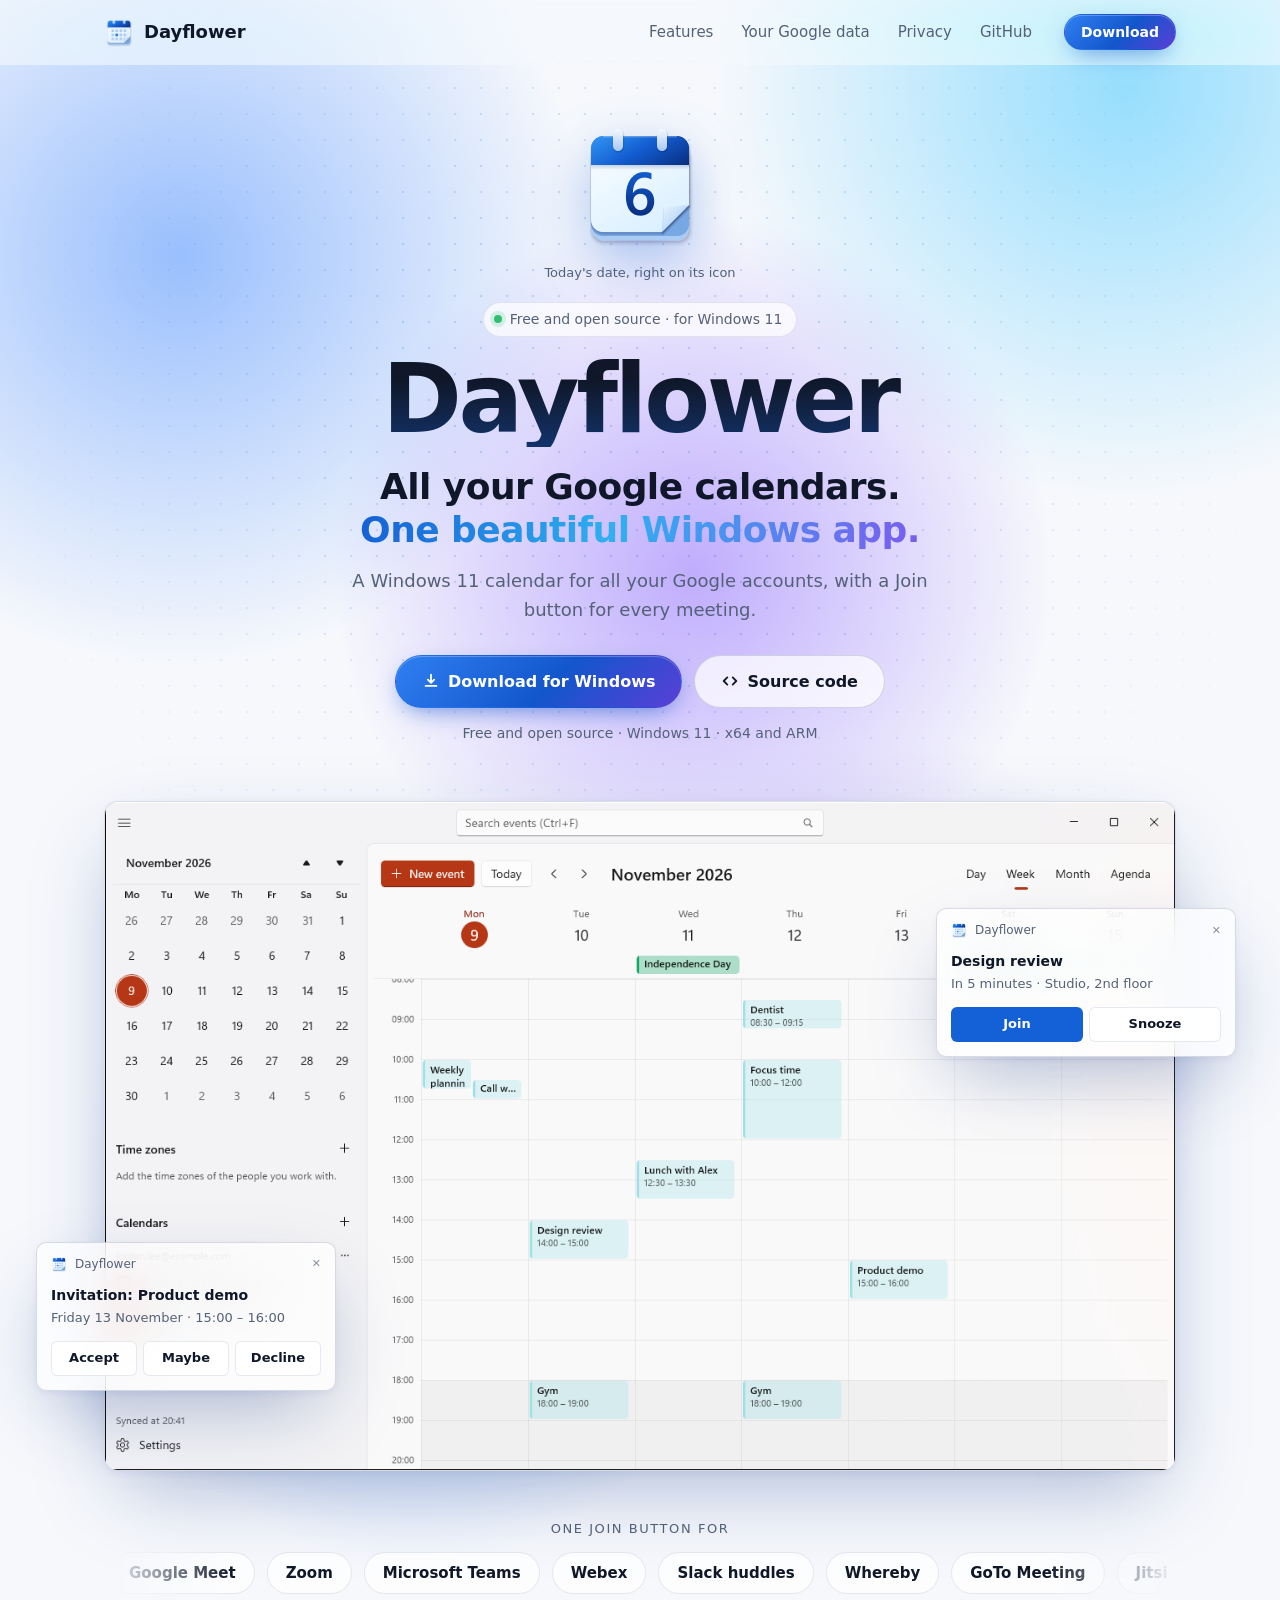
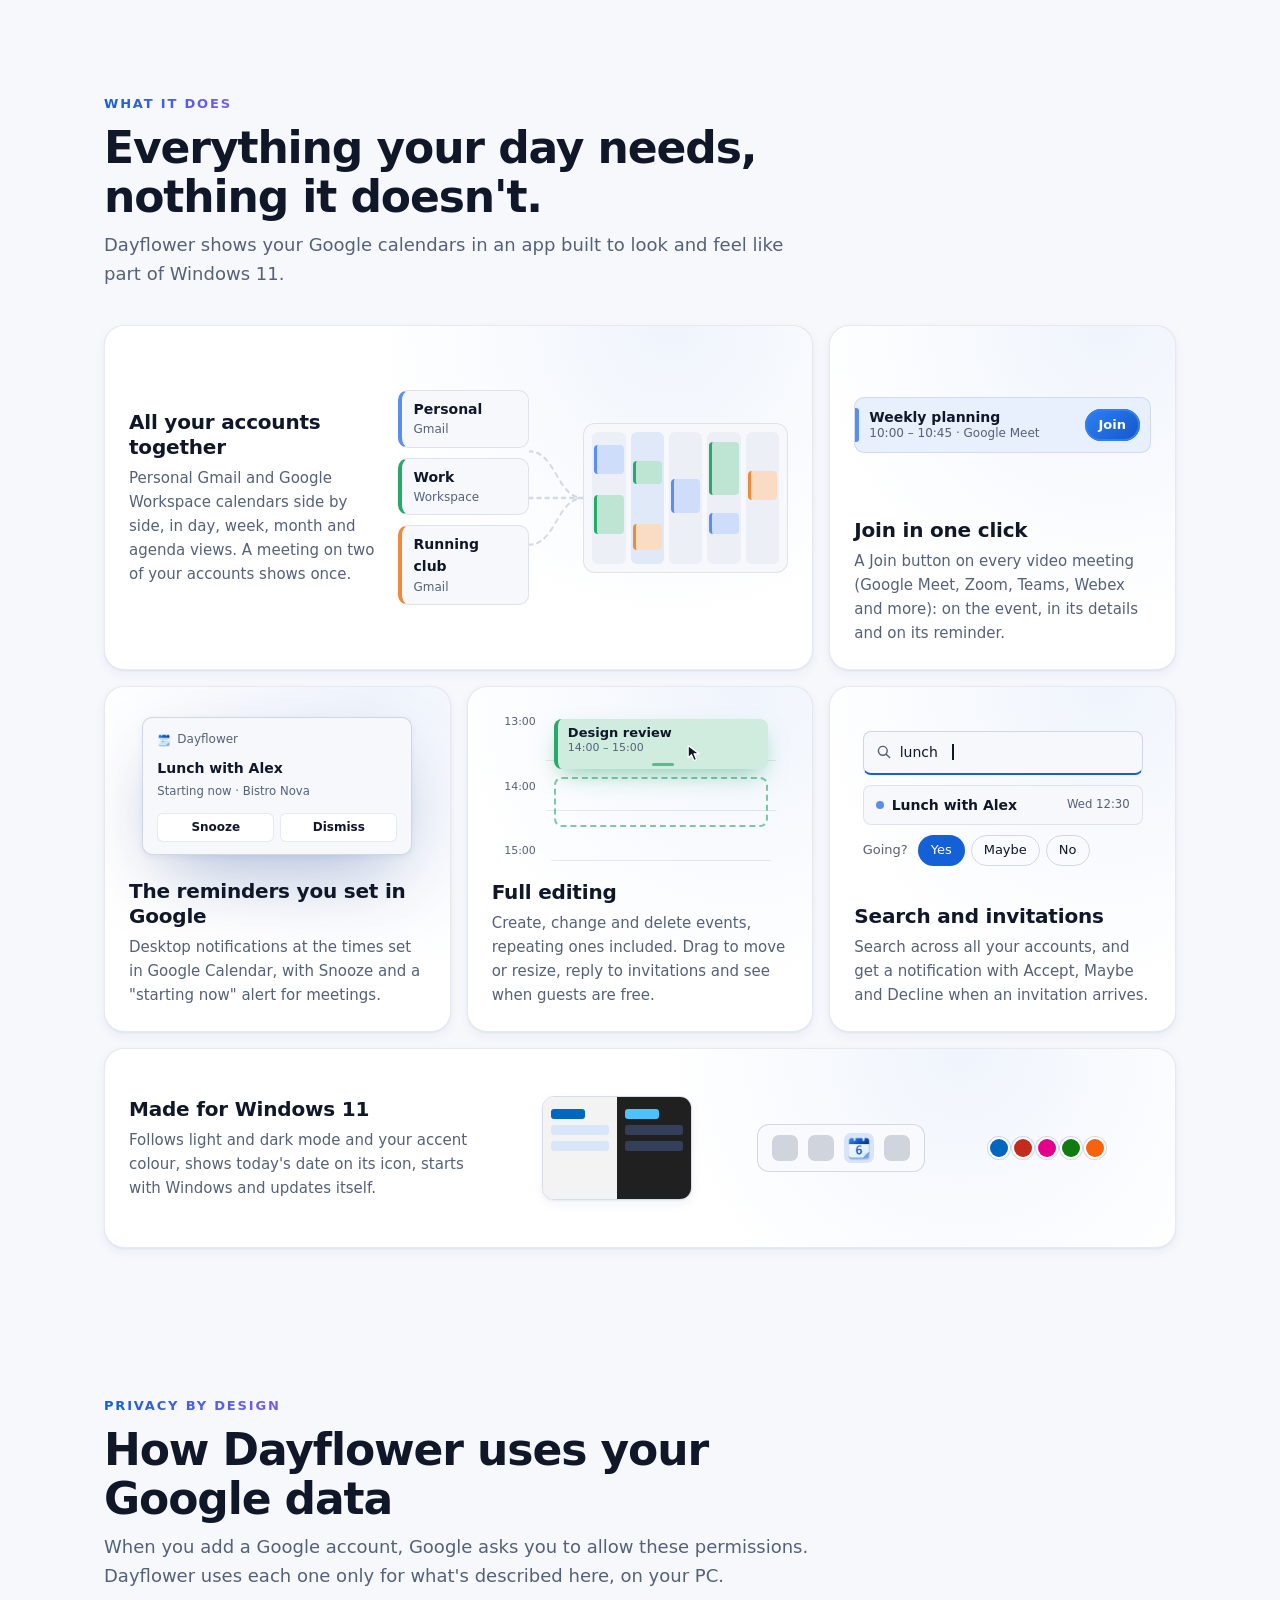
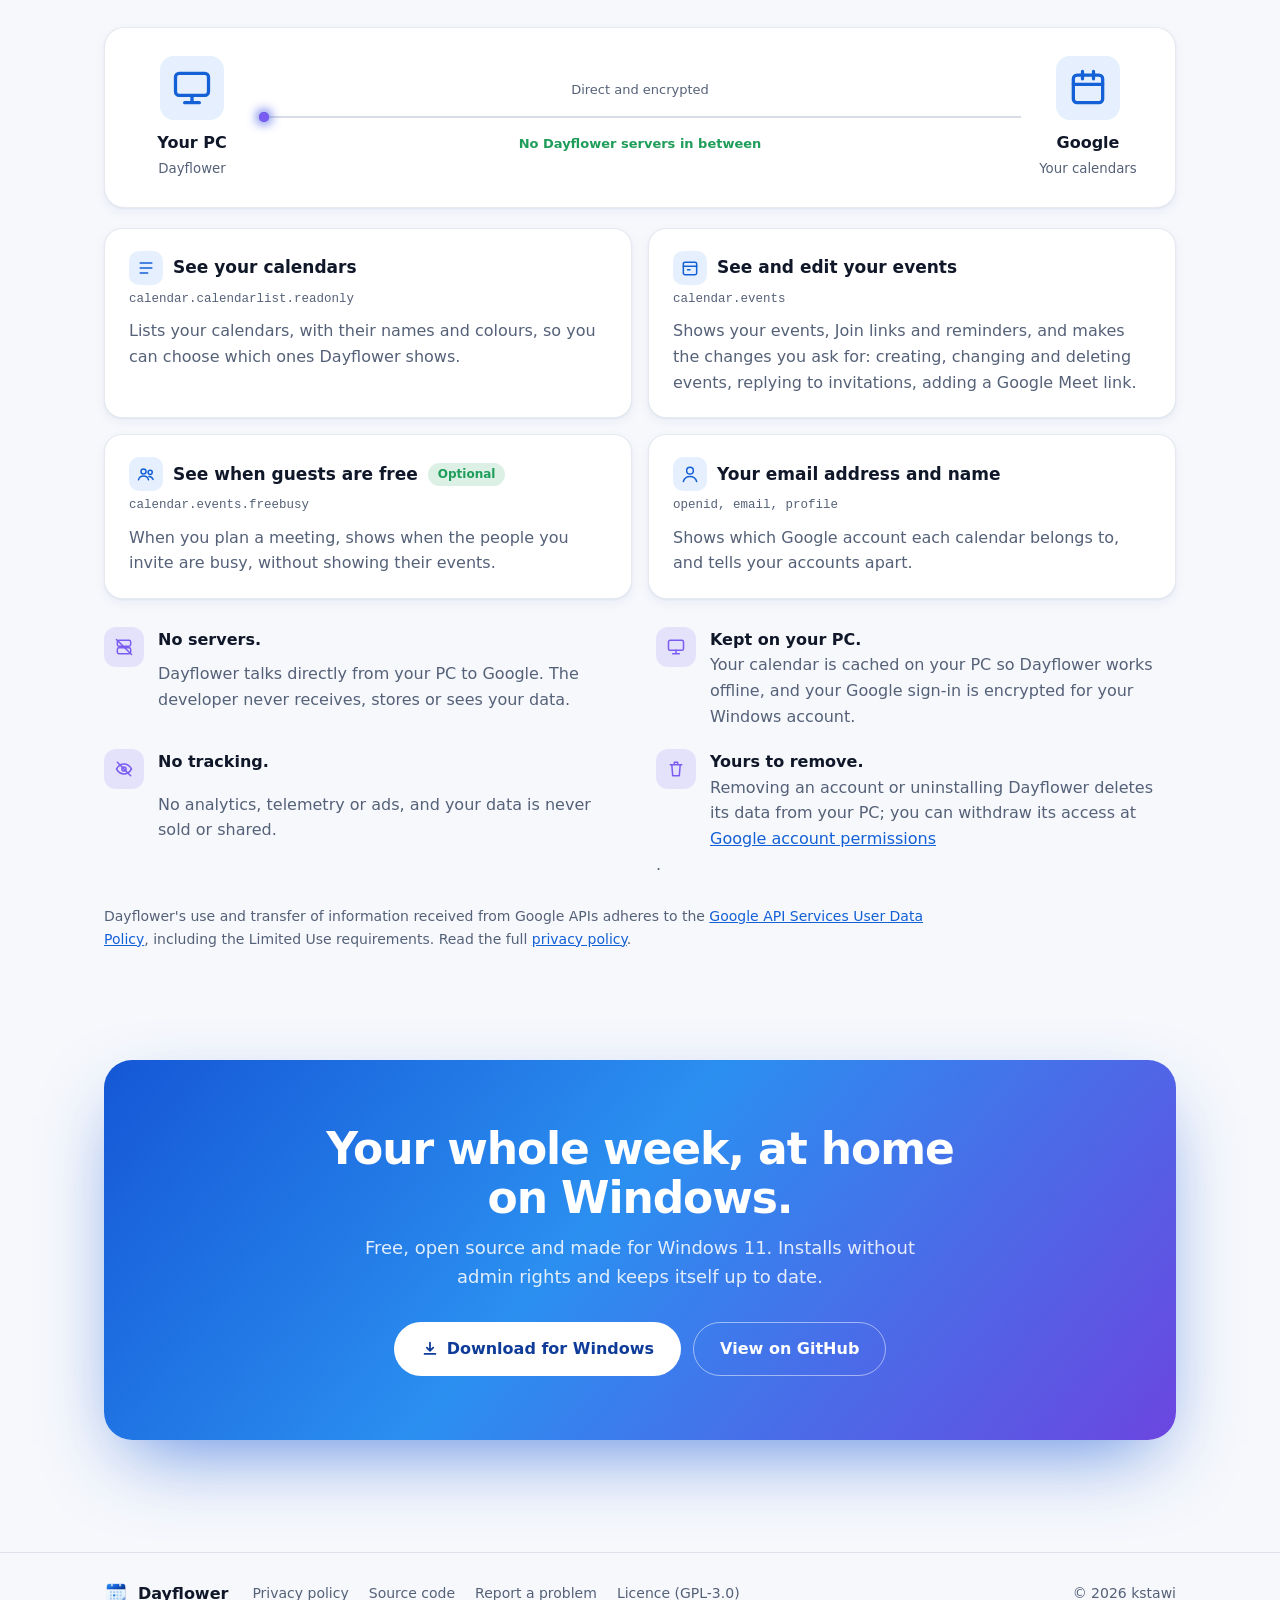
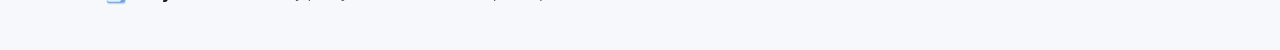
==== commit b4d62311: "Centre the date on the icon, and show the app's own dated icon on the homepage The date was centred " ====
--- a/site/index.html
+++ b/site/index.html
@@ -42,11 +42,7 @@
 
       <div class="wrap hero-inner">
         <div class="pad-wrap">
-          <img class="pad-static" src="icon.png" alt="The Dayflower icon: a calendar pad">
-          <div class="pad" hidden aria-hidden="true">
-            <span class="ring"></span><span class="ring"></span>
-            <span class="pad-day" data-today></span>
-          </div>
+          <img class="pad" src="icon.png" width="128" height="128" alt="The Dayflower icon" data-day-icon>
           <p class="pad-note" hidden>Today's date, right on its icon</p>
         </div>
 
@@ -201,7 +197,7 @@
               <div class="theme-split"><span class="light"><i></i><i></i><i></i></span><span class="dark"><i></i><i></i><i></i></span></div>
               <div class="taskbar">
                 <span class="tb-icon"></span><span class="tb-icon"></span>
-                <span class="tb-pad"><span class="ring"></span><span class="ring"></span><span data-today></span></span>
+                <img class="tb-pad" src="icon.png" alt="" data-day-icon>
                 <span class="tb-icon"></span>
               </div>
               <div class="swatches"><i style="--c:#0067c0"></i><i style="--c:#c42b1c"></i><i style="--c:#e3008c"></i><i style="--c:#107c10"></i><i style="--c:#f7630c"></i></div>
--- a/site/styles.css
+++ b/site/styles.css
@@ -141,33 +141,12 @@
 
 .hero-inner { text-align: center; }
 
-/* Today's date on the icon, drawn like the app's own dated icon. */
+/* Today's icon, the very one Dayflower puts on the taskbar (script.js picks today's from days/). */
 .pad-wrap { display: flex; flex-direction: column; align-items: center; gap: 10px; margin-bottom: 18px; }
-.pad-static { width: 120px; height: 120px; }
 .pad {
-  position: relative; width: 116px; height: 112px; margin-top: 14px;
-  border-radius: 22px;
-  background: linear-gradient(180deg, #f3f8ff, #dceafd);
-  box-shadow:
-    0 6px 0 -1px #a9c7f2,
-    0 0 0 1px rgba(10, 61, 150, 0.08),
-    0 26px 50px -14px rgba(20, 96, 214, 0.55);
+  width: 128px; height: 128px;
+  filter: drop-shadow(0 18px 26px rgba(20, 96, 214, 0.35));
   animation: float 6s ease-in-out infinite;
-}
-.pad::before {
-  content: ""; position: absolute; inset: 0 0 auto; height: 32px; border-radius: 22px 22px 0 0;
-  background: linear-gradient(135deg, #3a90f5, #0d47b4 70%, #0a3a99);
-}
-.pad .ring {
-  position: absolute; top: -12px; width: 13px; height: 30px; border-radius: 7px;
-  background: linear-gradient(#e9f2ff, #b8d1f5); box-shadow: 0 2px 4px rgba(10, 58, 153, 0.35); z-index: 1;
-}
-.pad .ring:first-child { left: 28px; }
-.pad .ring:nth-child(2) { right: 28px; }
-.pad-day {
-  position: absolute; inset: 32px 0 0; display: grid; place-items: center;
-  font: 600 58px/1 var(--display); color: #0c3d98; letter-spacing: -0.02em;
-  font-variant-numeric: tabular-nums;
 }
 .pad-note { margin: 4px 0 0; font-size: 13px; color: var(--muted); }
 @keyframes float { 0%, 100% { transform: translateY(0) rotate(-2deg); } 50% { transform: translateY(-8px) rotate(2deg); } }
@@ -402,12 +381,7 @@
   background: color-mix(in srgb, var(--bg) 70%, var(--surface)); border: 1px solid var(--border-strong);
 }
 .tb-icon { width: 26px; height: 26px; border-radius: 7px; background: color-mix(in srgb, var(--muted) 25%, transparent); }
-.tb-pad {
-  position: relative; width: 30px; height: 30px; border-radius: 7px; display: grid; place-items: end center; padding-bottom: 2px;
-  background: linear-gradient(180deg, #f3f8ff, #dceafd); font: 700 15px/1 var(--display); color: #0c3d98;
-  box-shadow: inset 0 9px 0 #1a62d0, 0 0 0 2px color-mix(in srgb, var(--accent) 40%, transparent);
-}
-.tb-pad .ring { display: none; }
+.tb-pad { width: 30px; height: 30px; padding: 2px; border-radius: 7px; background: color-mix(in srgb, var(--accent) 14%, transparent); }
 .swatches { display: flex; gap: 6px; }
 .swatches i { width: 18px; height: 18px; border-radius: 50%; background: var(--c); box-shadow: 0 0 0 2px var(--surface), 0 0 0 3px var(--border-strong); }
 
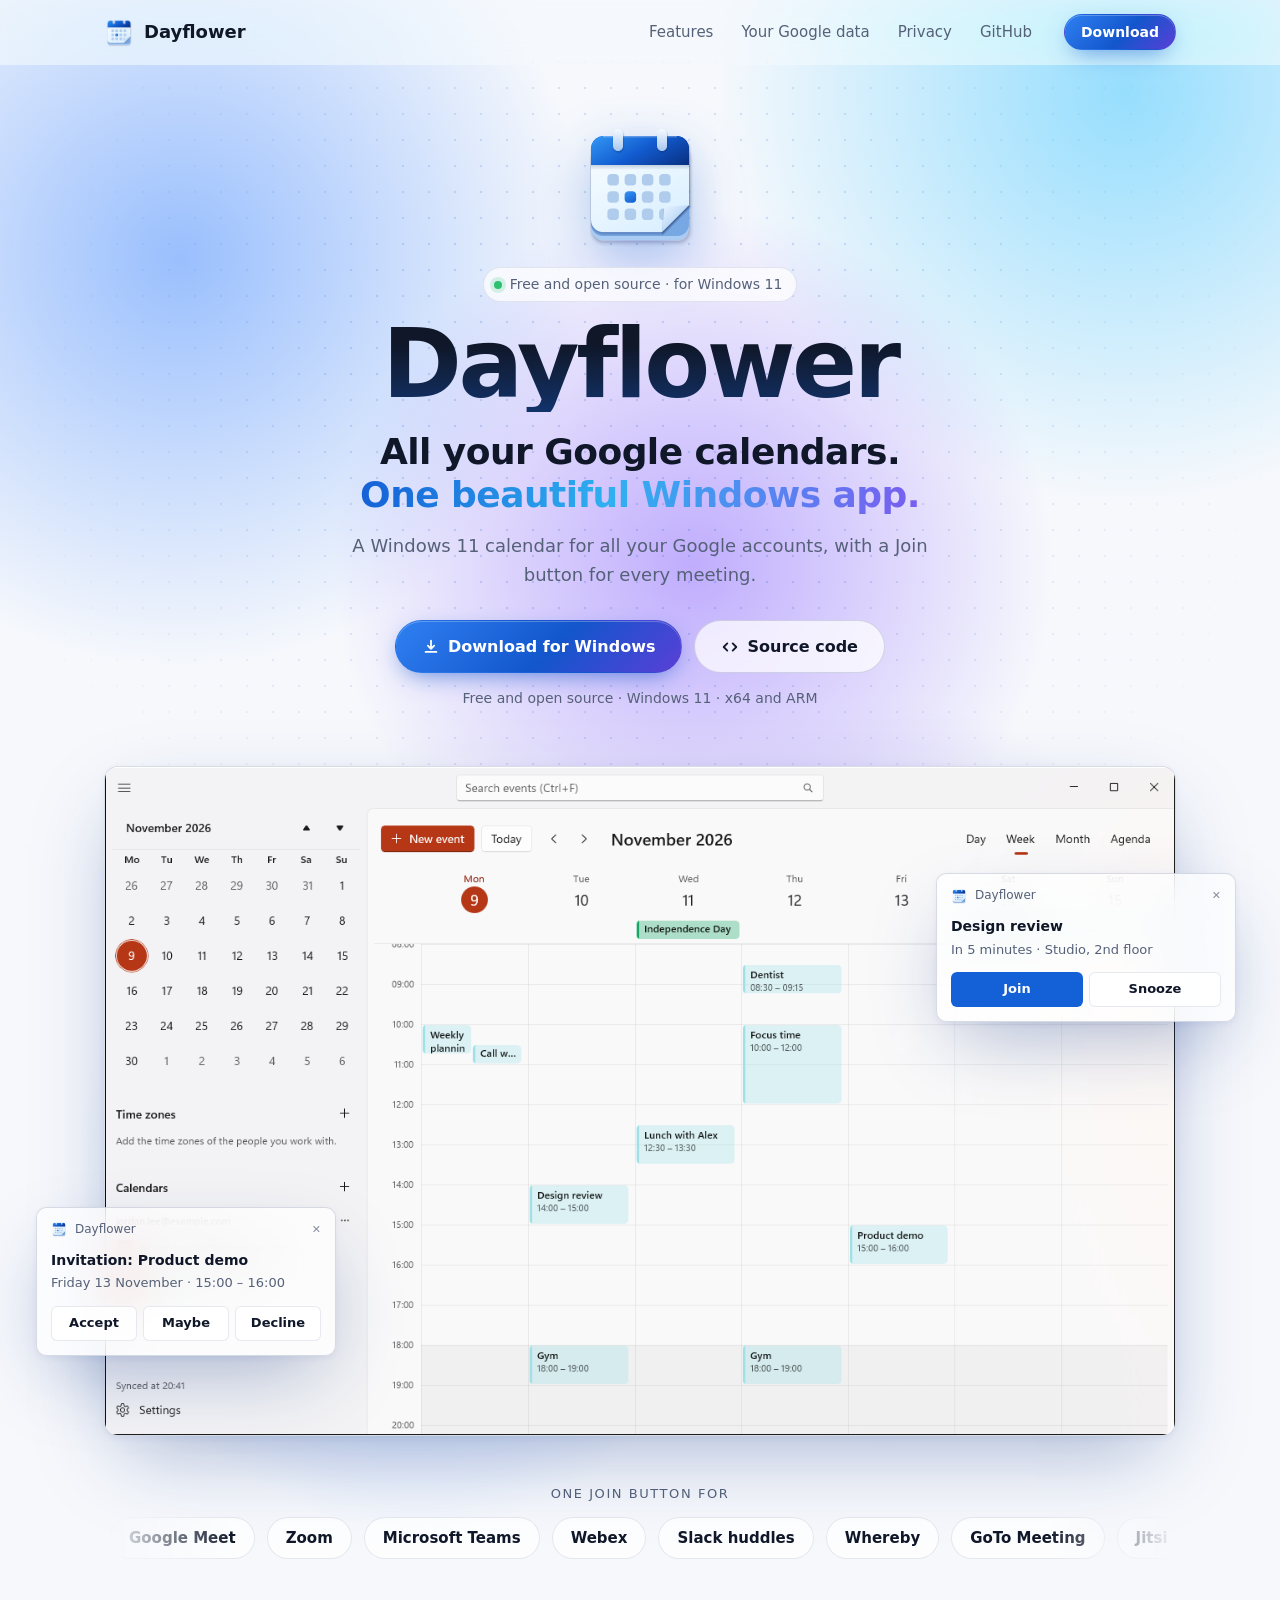
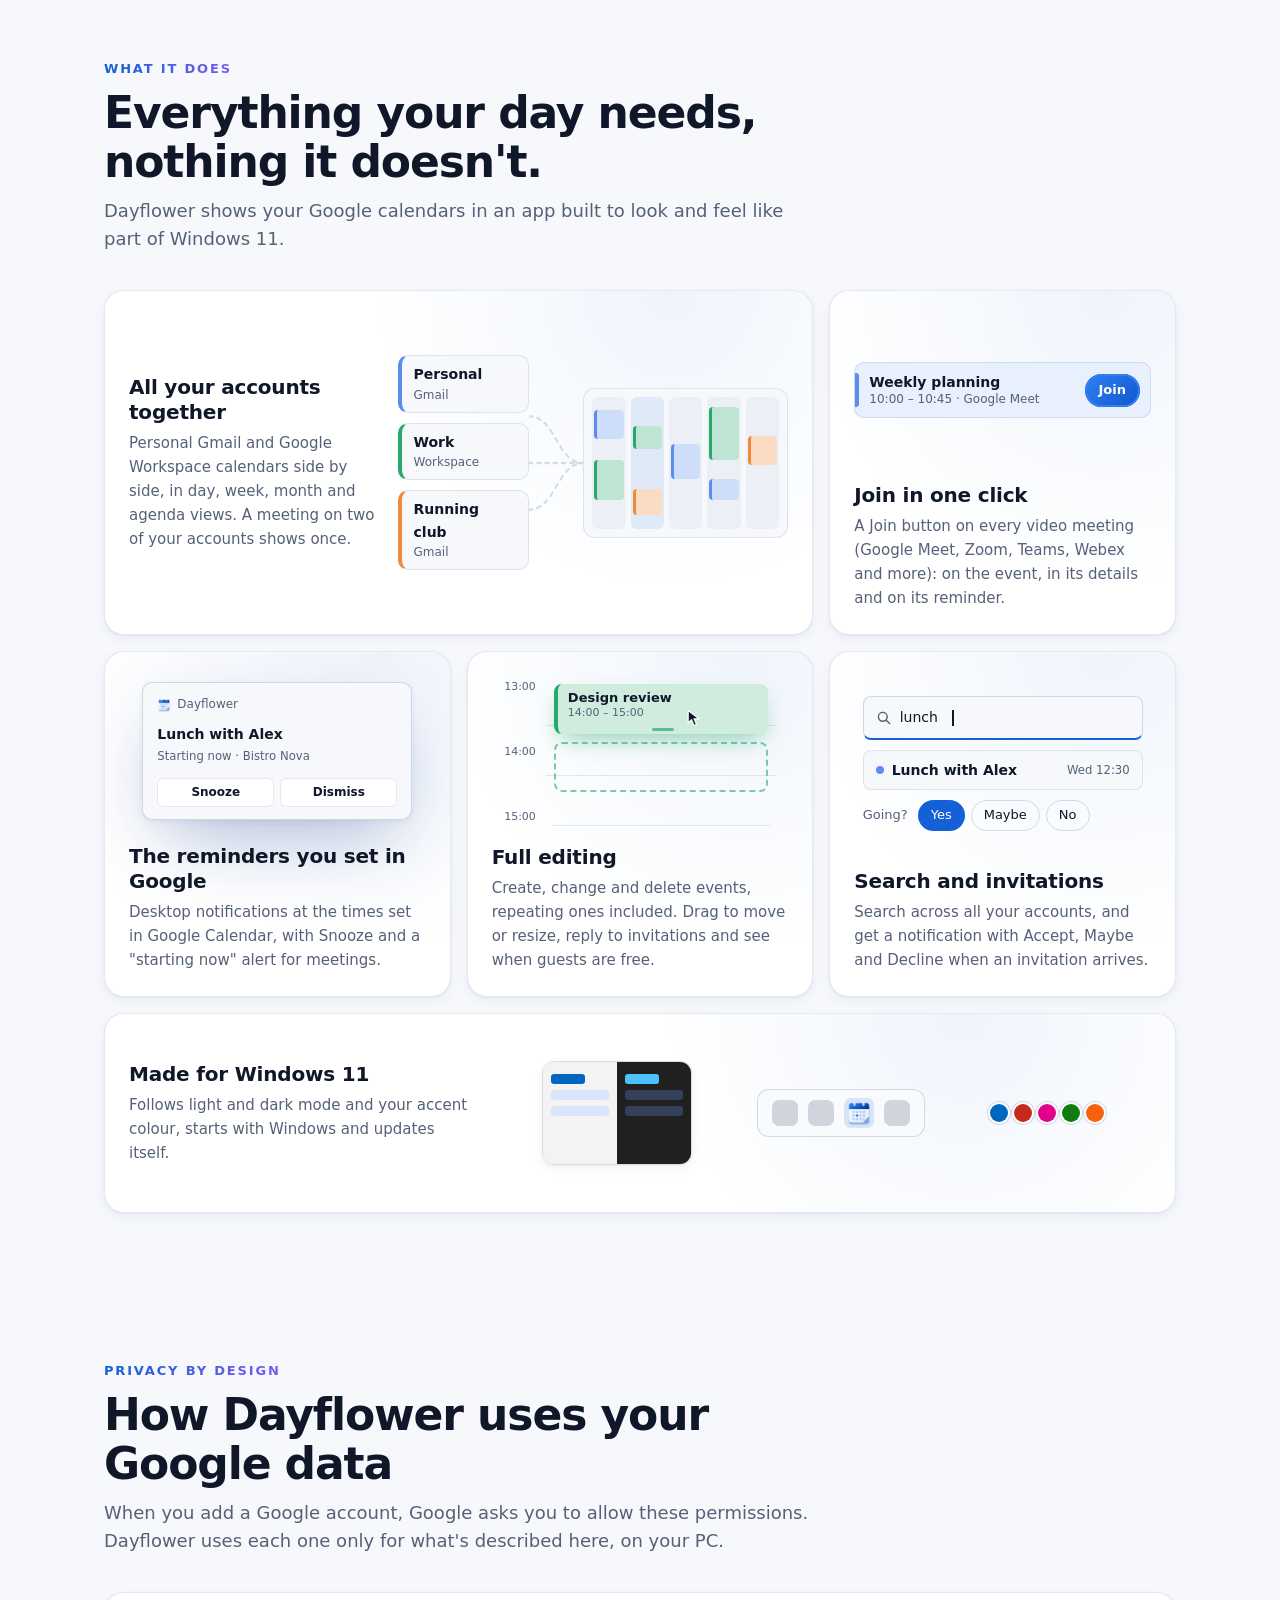
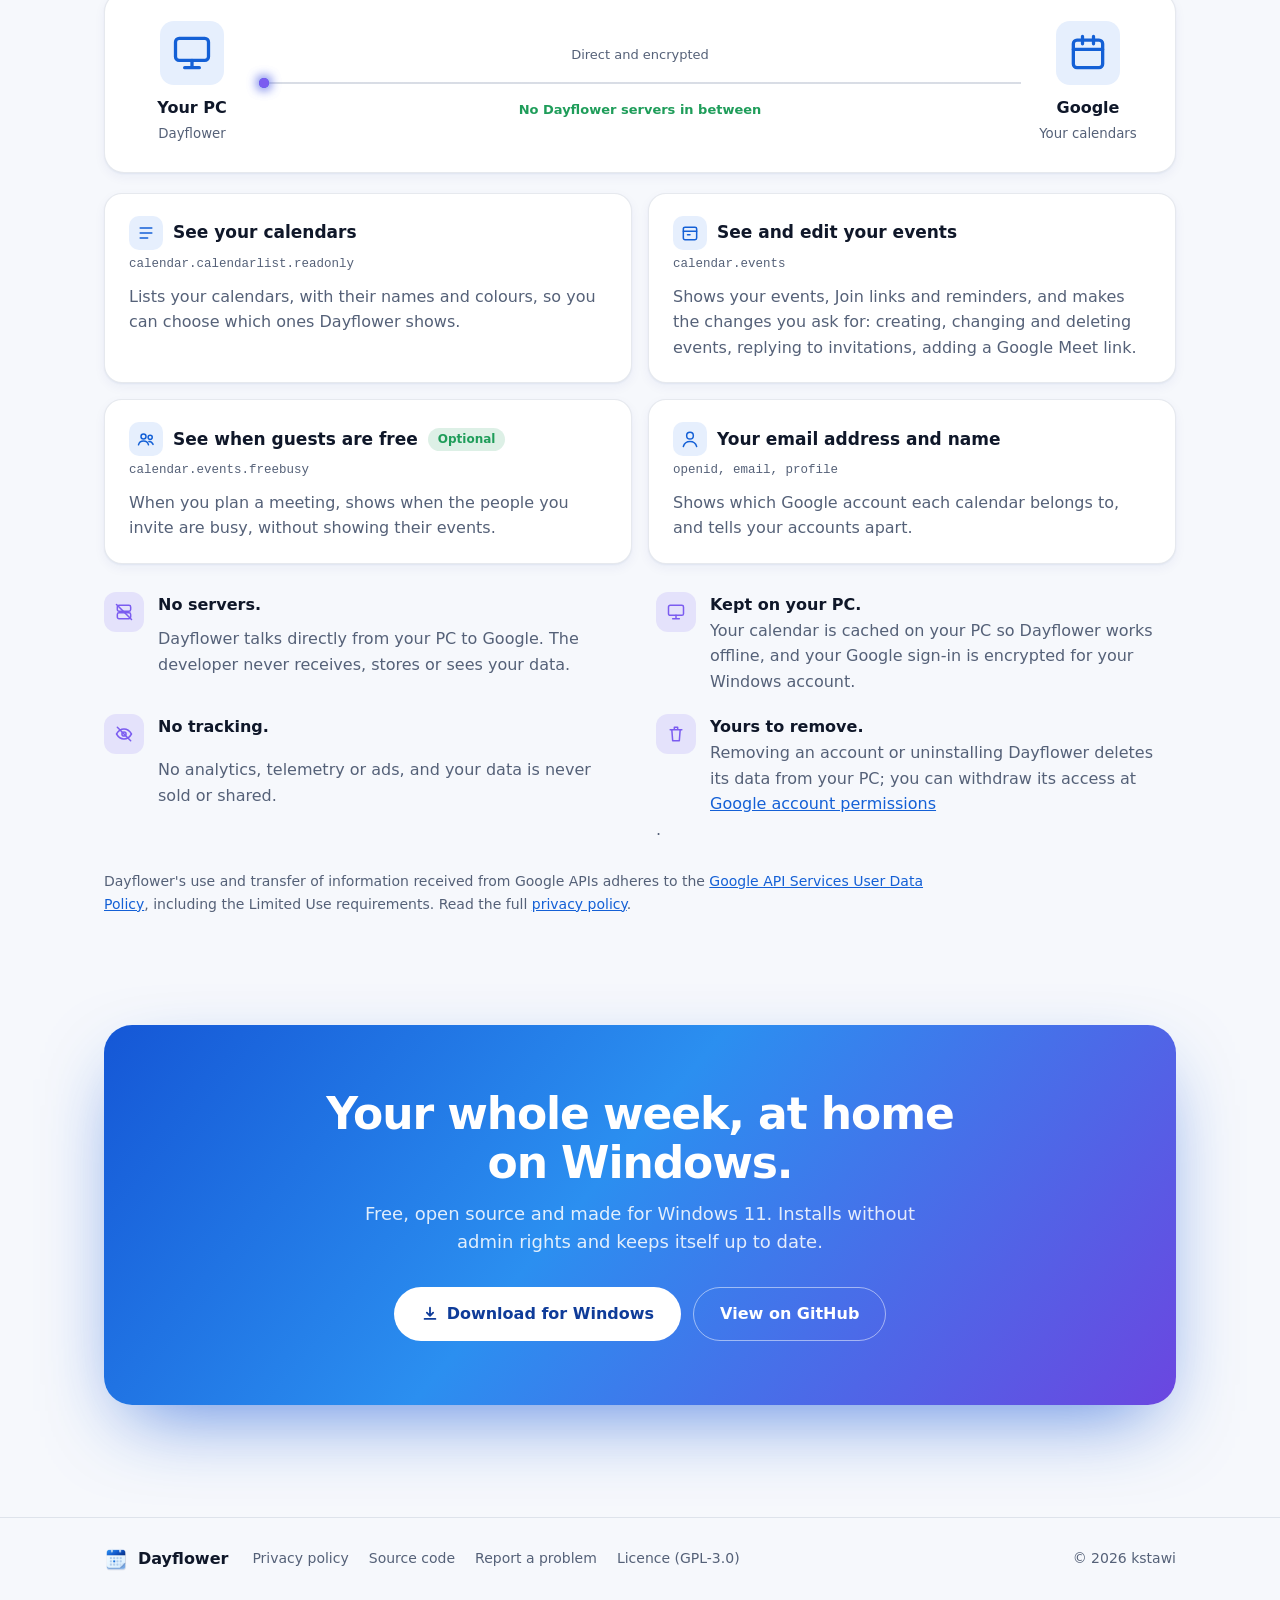
==== commit bfb46337: "Drop the dated icon: one static icon everywhere The date on the icon kept breaking in one place or a" ====
--- a/site/index.html
+++ b/site/index.html
@@ -42,8 +42,7 @@
 
       <div class="wrap hero-inner">
         <div class="pad-wrap">
-          <img class="pad" src="icon.png" width="128" height="128" alt="The Dayflower icon" data-day-icon>
-          <p class="pad-note" hidden>Today's date, right on its icon</p>
+          <img class="pad" src="icon.png" width="128" height="128" alt="The Dayflower icon">
         </div>
 
         <p class="eyebrow"><span class="spark"></span>Free and open source · for Windows 11</p>
@@ -191,13 +190,13 @@
           <article class="tile t-windows reveal">
             <div class="tile-copy">
               <h3>Made for Windows 11</h3>
-              <p>Follows light and dark mode and your accent colour, shows today's date on its icon, starts with Windows and updates itself.</p>
+              <p>Follows light and dark mode and your accent colour, starts with Windows and updates itself.</p>
             </div>
             <div class="viz viz-windows" aria-hidden="true">
               <div class="theme-split"><span class="light"><i></i><i></i><i></i></span><span class="dark"><i></i><i></i><i></i></span></div>
               <div class="taskbar">
                 <span class="tb-icon"></span><span class="tb-icon"></span>
-                <img class="tb-pad" src="icon.png" alt="" data-day-icon>
+                <img class="tb-pad" src="icon.png" alt="">
                 <span class="tb-icon"></span>
               </div>
               <div class="swatches"><i style="--c:#0067c0"></i><i style="--c:#c42b1c"></i><i style="--c:#e3008c"></i><i style="--c:#107c10"></i><i style="--c:#f7630c"></i></div>
--- a/site/styles.css
+++ b/site/styles.css
@@ -141,14 +141,13 @@
 
 .hero-inner { text-align: center; }
 
-/* Today's icon, the very one Dayflower puts on the taskbar (script.js picks today's from days/). */
+/* The app's icon, floating gently above the title. */
 .pad-wrap { display: flex; flex-direction: column; align-items: center; gap: 10px; margin-bottom: 18px; }
 .pad {
   width: 128px; height: 128px;
   filter: drop-shadow(0 18px 26px rgba(20, 96, 214, 0.35));
   animation: float 6s ease-in-out infinite;
 }
-.pad-note { margin: 4px 0 0; font-size: 13px; color: var(--muted); }
 @keyframes float { 0%, 100% { transform: translateY(0) rotate(-2deg); } 50% { transform: translateY(-8px) rotate(2deg); } }
 
 .eyebrow {
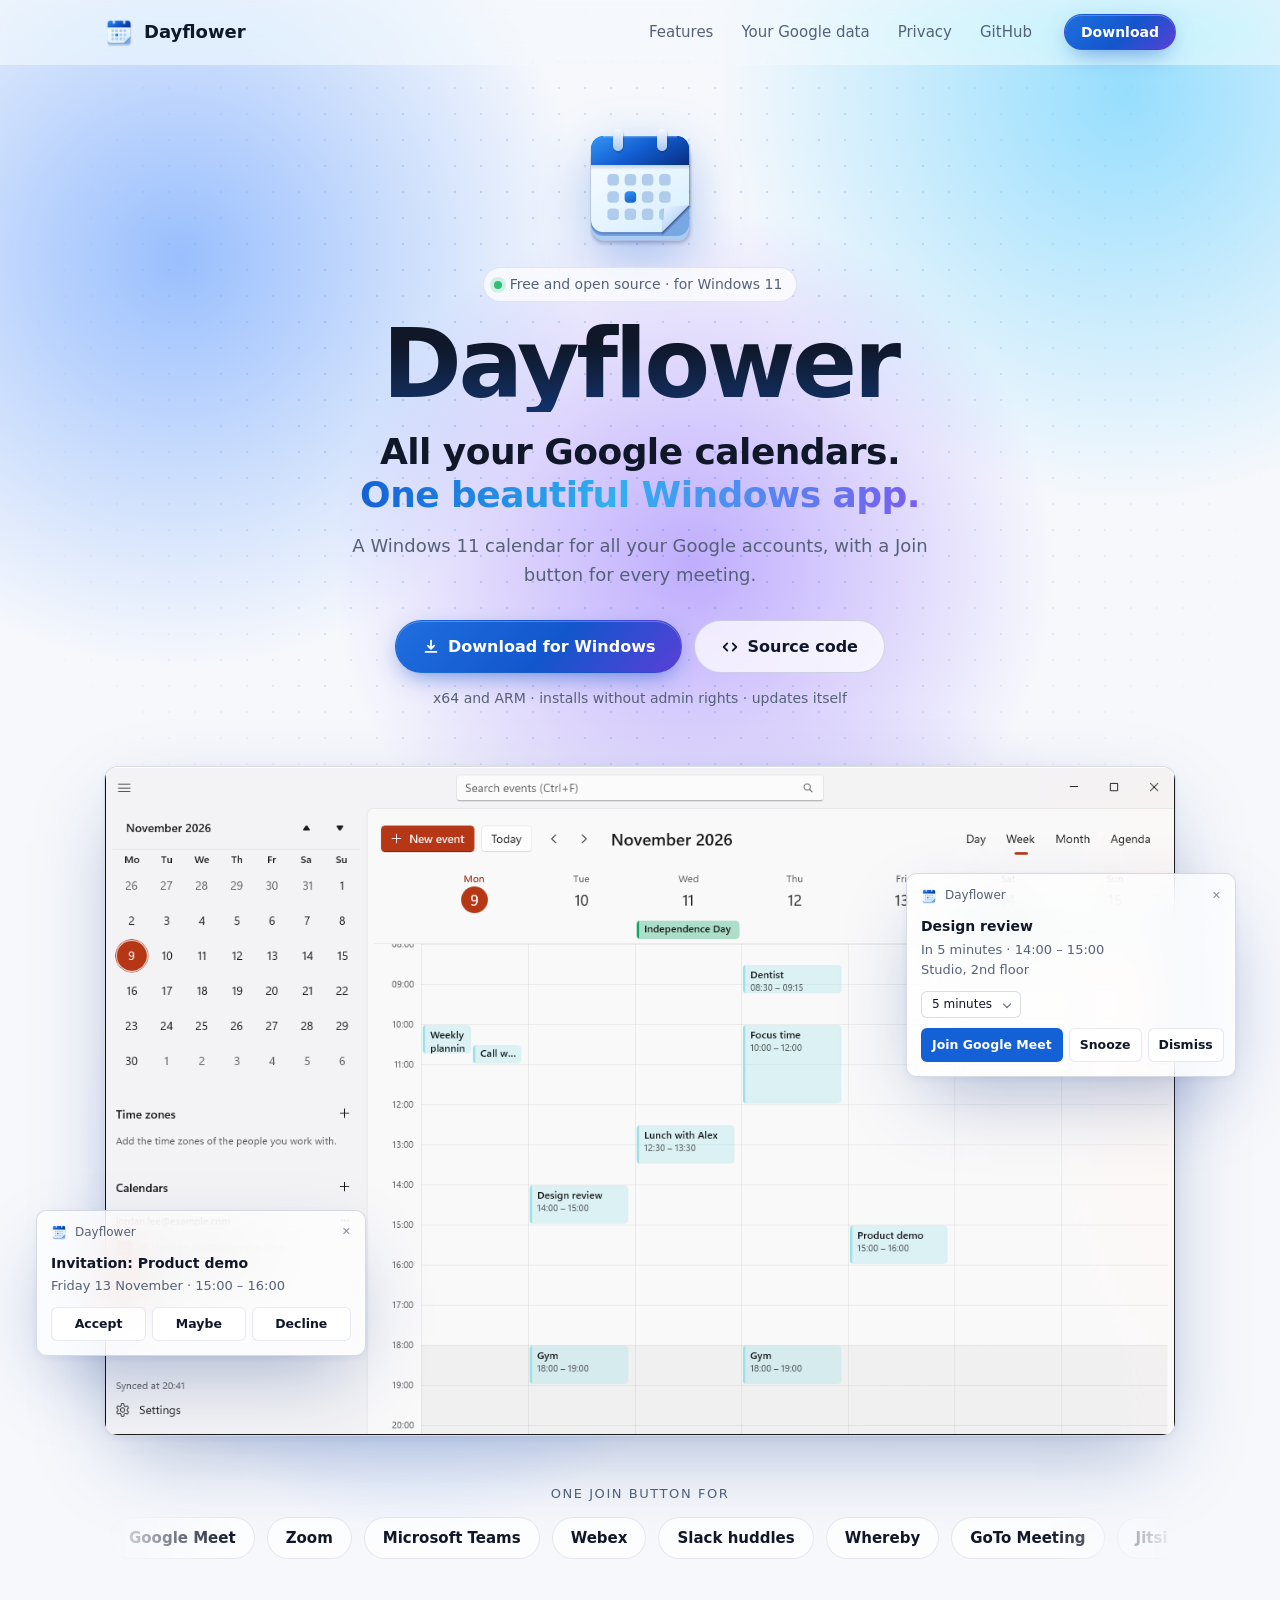
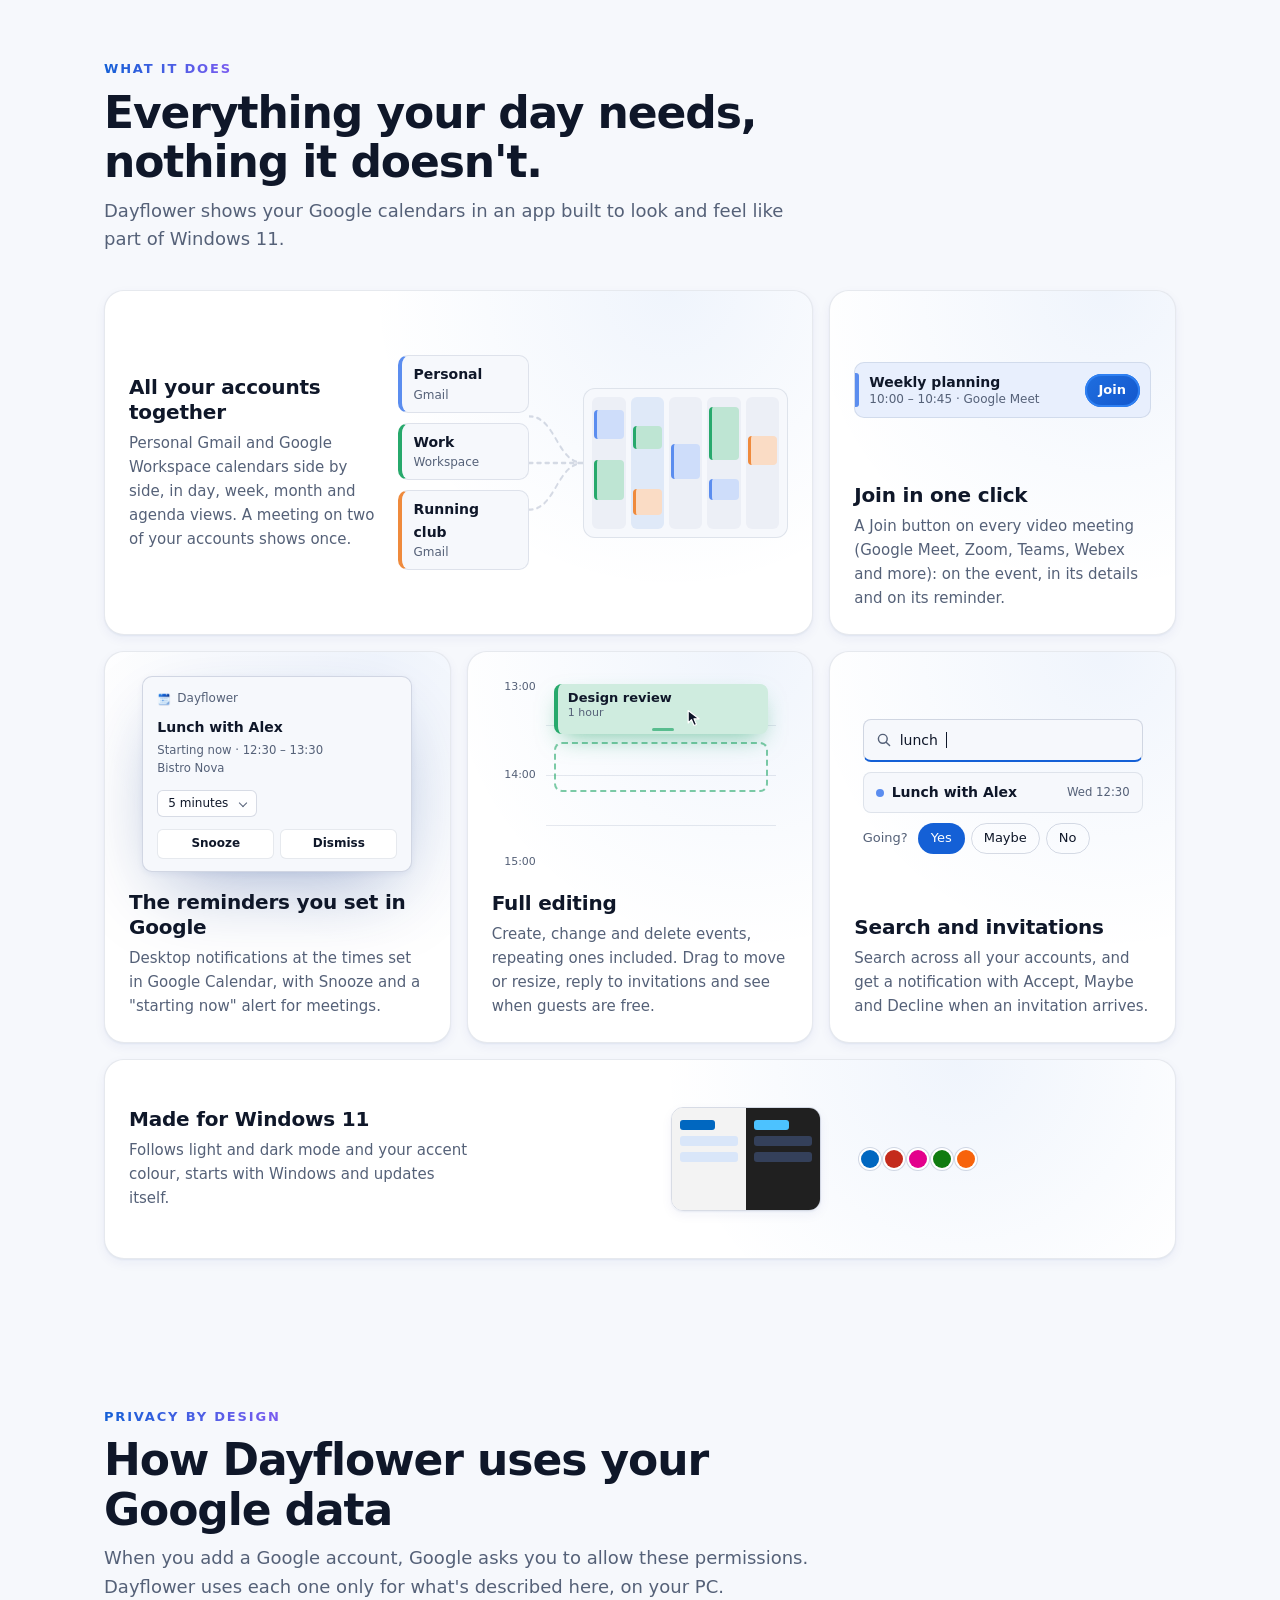
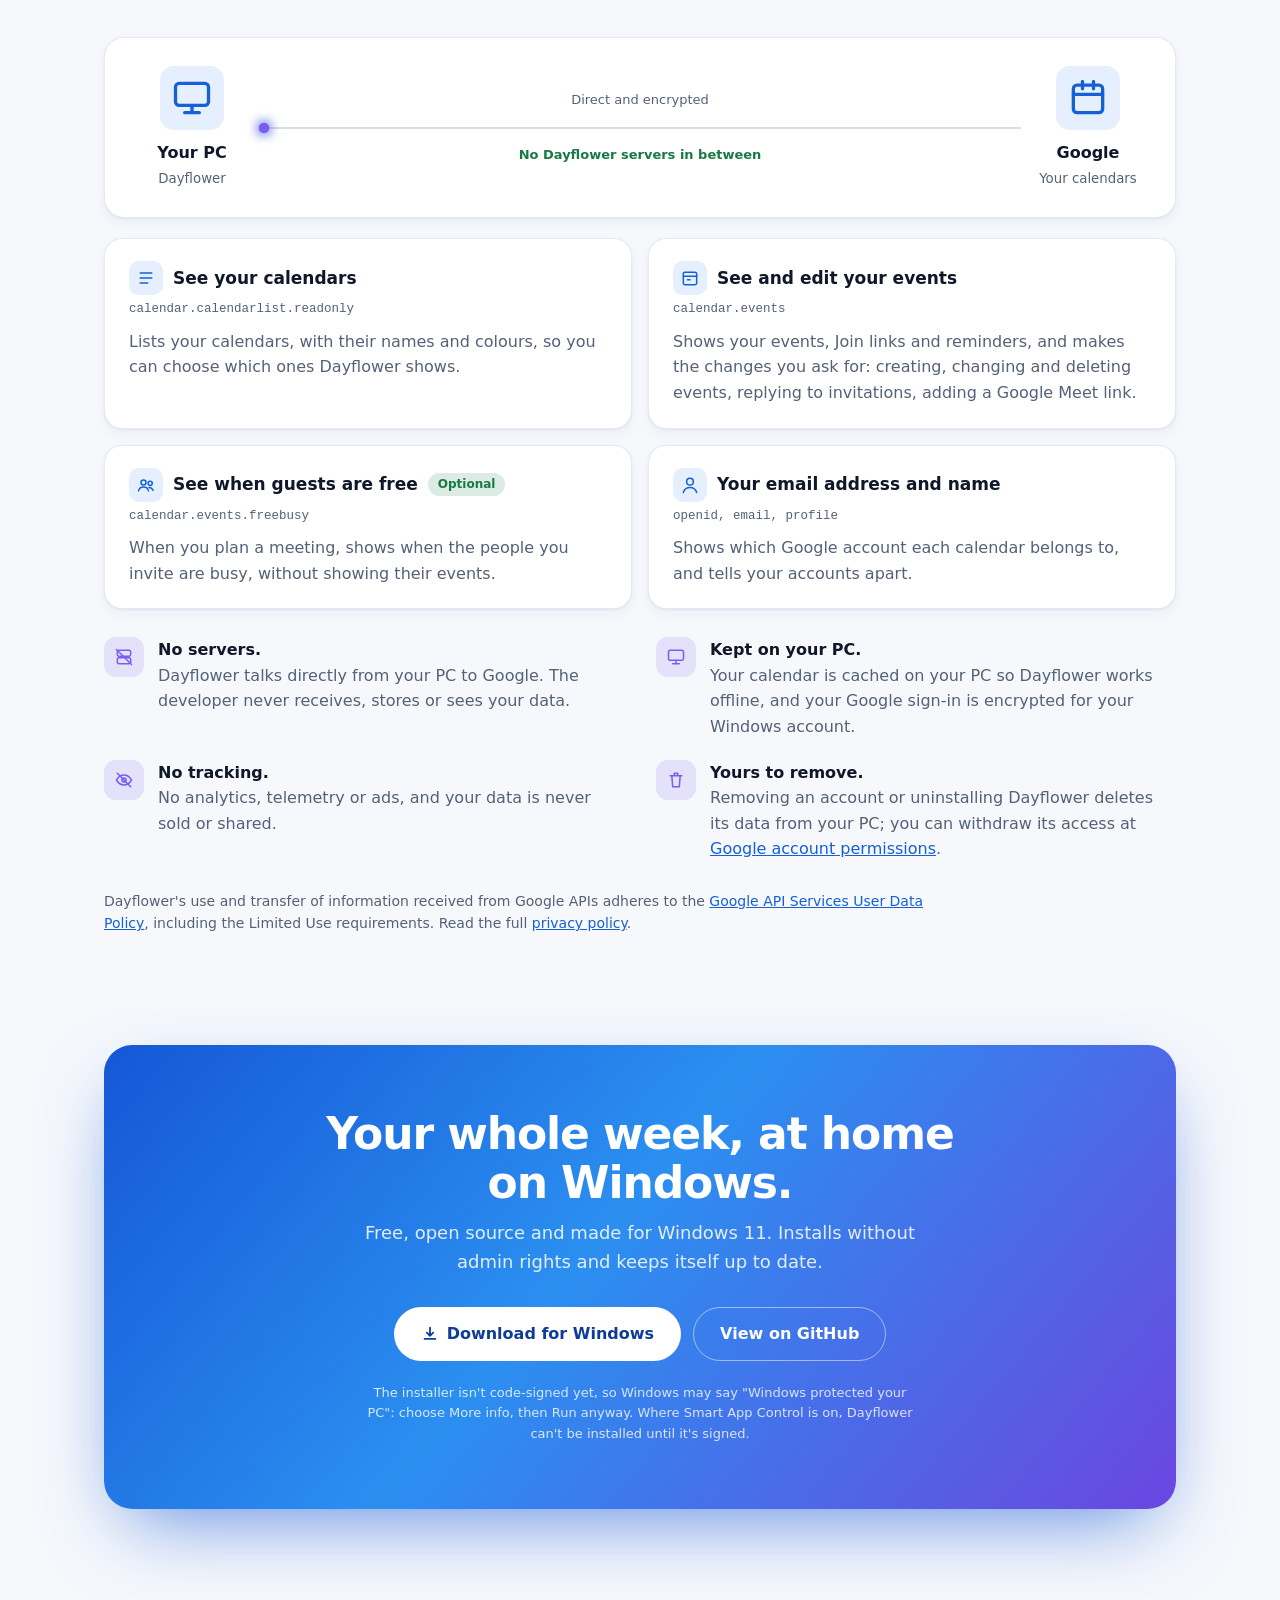
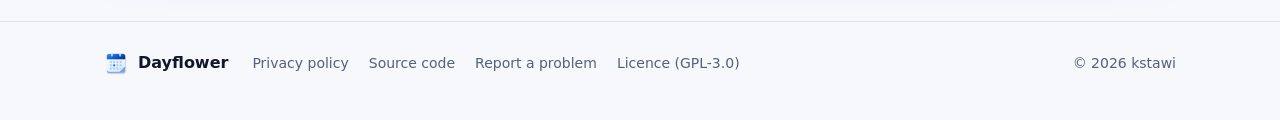
==== commit 28011604: "Polish the homepage's animations, mock-ups and small details - The data dots fade in and out instead" ====
--- a/site/index.html
+++ b/site/index.html
@@ -10,8 +10,9 @@
   <meta property="og:title" content="Dayflower">
   <meta property="og:description" content="A Windows 11 calendar for all your Google accounts, with a Join button for every meeting.">
   <meta property="og:type" content="website">
-  <meta property="og:url" content="https://kstawi.github.io/dayflower/">
-  <meta property="og:image" content="https://kstawi.github.io/dayflower/screenshot-light.png">
+  <meta property="og:url" content="https://getdayflower.com/">
+  <meta property="og:image" content="https://getdayflower.com/screenshot-light.png">
+  <link rel="canonical" href="https://getdayflower.com/">
   <link rel="icon" href="favicon.png" type="image/png">
   <link rel="stylesheet" href="styles.css">
   <script>document.documentElement.classList.add('js');</script>
@@ -60,7 +61,7 @@
             Source code
           </a>
         </div>
-        <p class="fine">Free and open source · Windows 11 · x64 and ARM</p>
+        <p class="fine">x64 and ARM · installs without admin rights · updates itself</p>
       </div>
 
       <div class="wrap showcase">
@@ -75,8 +76,9 @@
         <div class="toast toast-reminder" aria-hidden="true">
           <div class="toast-head"><img src="icon.png" alt="">Dayflower<span class="toast-x">✕</span></div>
           <p class="toast-title">Design review</p>
-          <p class="toast-text">In 5 minutes · Studio, 2nd floor</p>
-          <div class="toast-buttons"><span class="tb accent">Join</span><span class="tb">Snooze</span></div>
+          <p class="toast-text">In 5 minutes · 14:00 – 15:00<br>Studio, 2nd floor</p>
+          <span class="toast-pick">5 minutes</span>
+          <div class="toast-buttons"><span class="tb accent">Join Google Meet</span><span class="tb">Snooze</span><span class="tb">Dismiss</span></div>
         </div>
 
         <div class="toast toast-invite" aria-hidden="true">
@@ -150,7 +152,8 @@
               <div class="mini-toast">
                 <span class="mt-head"><img src="icon.png" alt="">Dayflower</span>
                 <b>Lunch with Alex</b>
-                <small>Starting now · Bistro Nova</small>
+                <small>Starting now · 12:30 – 13:30<br>Bistro Nova</small>
+                <span class="toast-pick">5 minutes</span>
                 <span class="mt-buttons"><i>Snooze</i><i>Dismiss</i></span>
               </div>
             </div>
@@ -165,7 +168,7 @@
               <div class="hours"><span>13:00</span><span>14:00</span><span>15:00</span></div>
               <div class="lane">
                 <div class="drop-spot"></div>
-                <div class="block">Design review<small>14:00 – 15:00</small><span class="handle"></span></div>
+                <div class="block">Design review<small>1 hour</small><span class="handle"></span></div>
                 <svg class="cursor" viewBox="0 0 24 24"><path d="M5 3v15l4-4 3 7 3-1.3-3-6.7h6z" /></svg>
               </div>
             </div>
@@ -194,11 +197,6 @@
             </div>
             <div class="viz viz-windows" aria-hidden="true">
               <div class="theme-split"><span class="light"><i></i><i></i><i></i></span><span class="dark"><i></i><i></i><i></i></span></div>
-              <div class="taskbar">
-                <span class="tb-icon"></span><span class="tb-icon"></span>
-                <img class="tb-pad" src="icon.png" alt="">
-                <span class="tb-icon"></span>
-              </div>
               <div class="swatches"><i style="--c:#0067c0"></i><i style="--c:#c42b1c"></i><i style="--c:#e3008c"></i><i style="--c:#107c10"></i><i style="--c:#f7630c"></i></div>
             </div>
           </article>
@@ -242,10 +240,10 @@
         </dl>
 
         <ul class="points">
-          <li class="reveal"><span class="pt-icon"><svg viewBox="0 0 24 24"><rect x="4" y="4" width="16" height="7" rx="2" /><rect x="4" y="13" width="16" height="7" rx="2" /><path d="M3 3l18 18" /></svg></span><strong>No servers.</strong> Dayflower talks directly from your PC to Google. The developer never receives, stores or sees your data.</li>
-          <li class="reveal"><span class="pt-icon"><svg viewBox="0 0 24 24"><rect x="3" y="4" width="18" height="12" rx="2" /><path d="M8 20h8M12 16v4" /></svg></span><strong>Kept on your PC.</strong> Your calendar is cached on your PC so Dayflower works offline, and your Google sign-in is encrypted for your Windows account.</li>
-          <li class="reveal"><span class="pt-icon"><svg viewBox="0 0 24 24"><path d="M3 12s3.5-6 9-6 9 6 9 6-3.5 6-9 6-9-6-9-6z" /><circle cx="12" cy="12" r="2.5" /><path d="M4 4l16 16" /></svg></span><strong>No tracking.</strong> No analytics, telemetry or ads, and your data is never sold or shared.</li>
-          <li class="reveal"><span class="pt-icon"><svg viewBox="0 0 24 24"><path d="M5 7h14M10 7V4h4v3m-7 0 1 13h8l1-13" /></svg></span><strong>Yours to remove.</strong> Removing an account or uninstalling Dayflower deletes its data from your PC; you can withdraw its access at <a href="https://myaccount.google.com/permissions">Google account permissions</a>.</li>
+          <li class="reveal"><span class="pt-icon"><svg viewBox="0 0 24 24"><rect x="4" y="4" width="16" height="7" rx="2" /><rect x="4" y="13" width="16" height="7" rx="2" /><path d="M3 3l18 18" /></svg></span><p><strong>No servers.</strong> Dayflower talks directly from your PC to Google. The developer never receives, stores or sees your data.</p></li>
+          <li class="reveal"><span class="pt-icon"><svg viewBox="0 0 24 24"><rect x="3" y="4" width="18" height="12" rx="2" /><path d="M8 20h8M12 16v4" /></svg></span><p><strong>Kept on your PC.</strong> Your calendar is cached on your PC so Dayflower works offline, and your Google sign-in is encrypted for your Windows account.</p></li>
+          <li class="reveal"><span class="pt-icon"><svg viewBox="0 0 24 24"><path d="M3 12s3.5-6 9-6 9 6 9 6-3.5 6-9 6-9-6-9-6z" /><circle cx="12" cy="12" r="2.5" /><path d="M4 4l16 16" /></svg></span><p><strong>No tracking.</strong> No analytics, telemetry or ads, and your data is never sold or shared.</p></li>
+          <li class="reveal"><span class="pt-icon"><svg viewBox="0 0 24 24"><path d="M5 7h14M10 7V4h4v3m-7 0 1 13h8l1-13" /></svg></span><p><strong>Yours to remove.</strong> Removing an account or uninstalling Dayflower deletes its data from your PC; you can withdraw its access at <a href="https://myaccount.google.com/permissions">Google account permissions</a>.</p></li>
         </ul>
         <p class="limited reveal">Dayflower's use and transfer of information received from Google APIs adheres to the <a href="https://developers.google.com/terms/api-services-user-data-policy">Google API Services User Data Policy</a>, including the Limited Use requirements. Read the full <a href="privacy.html">privacy policy</a>.</p>
       </div>
@@ -264,6 +262,8 @@
             </a>
             <a class="button large outline-light" href="https://github.com/kstawi/dayflower">View on GitHub</a>
           </div>
+          <p class="cta-note">The installer isn't code-signed yet, so Windows may say "Windows protected your PC": choose
+            More info, then Run anyway. Where Smart App Control is on, Dayflower can't be installed until it's signed.</p>
         </div>
       </div>
     </section>
--- a/site/styles.css
+++ b/site/styles.css
@@ -15,6 +15,7 @@
   --azure: #2fb0f0;
   --violet: #7b5cf0;
   --accent-soft: #e6effd;
+  --ok: #177a45;
   --on-accent: #ffffff;
   --dot: rgba(20, 96, 214, 0.18);
   --blob-opacity: 0.5;
@@ -39,6 +40,7 @@
     --azure: #5fd0ff;
     --violet: #a48cff;
     --accent-soft: #17264a;
+    --ok: #4ade80;
     --on-accent: #06142e;
     --dot: rgba(120, 170, 255, 0.14);
     --blob-opacity: 0.32;
@@ -106,7 +108,7 @@
 .button.large { padding: 13px 26px; font-size: 16px; }
 .button.primary {
   border-color: transparent; color: #fff;
-  background: linear-gradient(135deg, #2f80f2, #1356cc 55%, #5a3fd6);
+  background: linear-gradient(135deg, #1f6fe0, #1356cc 55%, #5a3fd6);
   box-shadow: 0 8px 24px -8px rgba(20, 86, 204, 0.7), inset 0 1px 0 rgba(255, 255, 255, 0.25);
 }
 .button.primary:hover { color: #fff; box-shadow: 0 14px 34px -10px rgba(20, 86, 204, 0.85), inset 0 1px 0 rgba(255, 255, 255, 0.25); }
@@ -198,7 +200,7 @@
 }
 
 .toast {
-  position: absolute; width: 300px; padding: 12px 14px 14px; border-radius: 10px;
+  position: absolute; width: 330px; padding: 12px 14px 14px; border-radius: 10px;
   background: var(--glass); border: 1px solid var(--border-strong); box-shadow: var(--shadow-lg);
   -webkit-backdrop-filter: blur(24px) saturate(160%); backdrop-filter: blur(24px) saturate(160%);
   font-size: 13px; text-align: left;
@@ -211,10 +213,18 @@
 .toast-head img { width: 16px; height: 16px; }
 .toast-x { margin-left: auto; font-size: 11px; opacity: 0.7; }
 .toast-title { margin: 10px 0 0; font-weight: 650; font-size: 14px; }
-.toast-text { margin: 2px 0 12px; color: var(--muted); }
+.toast-text { margin: 2px 0 10px; color: var(--muted); }
+.toast-pick {
+  display: block; width: fit-content; margin: 0 0 10px; padding: 3px 28px 3px 10px; border-radius: 6px; font-size: 12px;
+  background: color-mix(in srgb, var(--surface) 85%, transparent); border: 1px solid var(--border-strong); position: relative;
+}
+.toast-pick::after {
+  content: ""; position: absolute; right: 10px; top: 50%; width: 5px; height: 5px; margin-top: -4px;
+  border-right: 1.5px solid var(--muted); border-bottom: 1.5px solid var(--muted); transform: rotate(45deg);
+}
 .toast-buttons { display: flex; gap: 6px; }
 .tb {
-  flex: 1; text-align: center; padding: 6px 0; border-radius: 6px; font-weight: 600;
+  flex: 1 1 auto; text-align: center; white-space: nowrap; padding: 6px 10px; border-radius: 6px; font-weight: 600; font-size: 12.5px;
   background: color-mix(in srgb, var(--surface) 85%, transparent); border: 1px solid var(--border);
 }
 .tb.accent { background: var(--accent); color: var(--on-accent); border-color: transparent; }
@@ -269,7 +279,7 @@
 .t-join { grid-row: span 1; }
 .t-windows { grid-column: span 6; flex-direction: row; align-items: center; }
 .t-windows .tile-copy { flex: 0 0 34%; }
-.t-windows .viz { justify-content: space-evenly; }
+.t-windows .viz { justify-content: center; gap: 40px; }
 .viz { flex: 1; min-height: 150px; display: flex; align-items: center; justify-content: center; }
 
 /* Accounts flowing into one week */
@@ -303,7 +313,7 @@
 .mini-text small { color: var(--muted); font-size: 12px; white-space: nowrap; overflow: hidden; text-overflow: ellipsis; }
 .join {
   position: relative; margin-left: auto; padding: 6px 14px; border-radius: 999px; font-weight: 700; font-size: 13px;
-  color: #fff; background: linear-gradient(135deg, #2f80f2, #1356cc);
+  color: #fff; background: linear-gradient(135deg, #1f6fe0, #1356cc);
 }
 .join::after {
   content: ""; position: absolute; inset: 0; border-radius: inherit; border: 2px solid #2f80f2;
@@ -320,6 +330,7 @@
 .mt-head { display: flex; align-items: center; gap: 6px; color: var(--muted); font-size: 12px; margin-bottom: 6px; }
 .mt-head img { width: 14px; height: 14px; }
 .mini-toast small { color: var(--muted); }
+.mini-toast .toast-pick { margin: 10px 0 0; }
 .mt-buttons { display: flex; gap: 6px; margin-top: 10px; }
 .mt-buttons i { flex: 1; font-style: normal; text-align: center; padding: 4px 0; border-radius: 6px; font-size: 12px; font-weight: 600; background: var(--surface); border: 1px solid var(--border); }
 @keyframes slide-in { 0%, 8% { transform: translateX(40px); opacity: 0; } 18%, 88% { transform: none; opacity: 1; } 100% { transform: translateX(40px); opacity: 0; } }
@@ -351,14 +362,14 @@
   background: var(--bg); border: 1px solid var(--border-strong); border-bottom: 2px solid var(--accent);
 }
 .search-box svg { width: 16px; height: 16px; color: var(--muted); }
-.typed { display: inline-block; overflow: hidden; white-space: nowrap; width: 5ch; animation: type 5s steps(5) infinite; }
+.typed { white-space: pre; } /* typed a letter at a time by script.js */
 .caret { width: 1.5px; height: 16px; background: var(--text); animation: blink 1s step-end infinite; }
-@keyframes type { 0%, 10% { width: 0; } 45%, 85% { width: 5ch; } 100% { width: 0; } }
 @keyframes blink { 50% { opacity: 0; } }
 .result {
   display: flex; align-items: center; gap: 8px; padding: 8px 12px; border-radius: 8px; font-size: 14px; font-weight: 600;
-  background: var(--bg); border: 1px solid var(--border);
-}
+  background: var(--bg); border: 1px solid var(--border); transition: opacity 0.25s, transform 0.25s;
+}
+.viz-search.typing .result { opacity: 0; transform: translateY(-4px); } /* the result shows once the word is typed */
 .result .dot { width: 8px; height: 8px; border-radius: 50%; background: var(--c); }
 .result small { margin-left: auto; font-weight: 400; color: var(--muted); }
 .rsvp { display: flex; align-items: center; gap: 6px; font-size: 13px; color: var(--muted); }
@@ -375,12 +386,6 @@
 .theme-split i { height: 10px; border-radius: 3px; }
 .theme-split .light i { background: #d9e6f9; } .theme-split .light i:first-child { background: #0067c0; width: 60%; }
 .theme-split .dark i { background: #34405a; } .theme-split .dark i:first-child { background: #4cc2ff; width: 60%; }
-.taskbar {
-  display: flex; align-items: center; gap: 10px; padding: 8px 14px; border-radius: 12px;
-  background: color-mix(in srgb, var(--bg) 70%, var(--surface)); border: 1px solid var(--border-strong);
-}
-.tb-icon { width: 26px; height: 26px; border-radius: 7px; background: color-mix(in srgb, var(--muted) 25%, transparent); }
-.tb-pad { width: 30px; height: 30px; padding: 2px; border-radius: 7px; background: color-mix(in srgb, var(--accent) 14%, transparent); }
 .swatches { display: flex; gap: 6px; }
 .swatches i { width: 18px; height: 18px; border-radius: 50%; background: var(--c); box-shadow: 0 0 0 2px var(--surface), 0 0 0 3px var(--border-strong); }
 
@@ -403,14 +408,19 @@
   font-style: normal; font-size: 13px; padding: 2px 10px; border-radius: 999px; background: var(--surface);
 }
 .wire em { color: var(--muted); }
-.wire strong { color: #1f9d5a; }
+.wire strong { color: var(--ok); }
 .pulse {
   position: absolute; left: 0; top: 50%; width: 10px; height: 10px; margin-top: -5px; border-radius: 50%;
   background: var(--accent); box-shadow: 0 0 12px var(--accent);
   animation: travel 3.2s ease-in-out infinite;
 }
 .pulse.p2 { animation-delay: -1.6s; animation-direction: reverse; background: var(--violet); box-shadow: 0 0 12px var(--violet); }
-@keyframes travel { from { left: 0; } to { left: calc(100% - 10px); } }
+/* Each dot fades in as it sets off and out as it arrives, so starting over never shows. */
+@keyframes travel {
+  0% { left: 0; opacity: 0; }
+  15%, 85% { opacity: 1; }
+  100% { left: calc(100% - 10px); opacity: 0; }
+}
 
 .perms { margin: 0; display: grid; grid-template-columns: repeat(2, 1fr); gap: 16px; }
 .perm { padding: 22px 24px; border-radius: 18px; background: var(--surface); border: 1px solid var(--border); box-shadow: var(--shadow-sm); }
@@ -421,15 +431,15 @@
 }
 .perm-icon { display: grid; place-items: center; width: 34px; height: 34px; border-radius: 10px; background: var(--accent-soft); color: var(--accent); }
 .perm-icon svg { width: 20px; height: 20px; }
-.badge { font-size: 12px; font-weight: 600; padding: 2px 10px; border-radius: 999px; background: color-mix(in srgb, #1f9d5a 15%, transparent); color: #1f9d5a; }
+.badge { font-size: 12px; font-weight: 600; padding: 2px 10px; border-radius: 999px; background: color-mix(in srgb, var(--ok) 15%, transparent); color: var(--ok); }
 .perm dd { margin: 10px 0 0; color: var(--muted); }
 
 .points { margin: 28px 0 0; padding: 0; list-style: none; display: grid; grid-template-columns: repeat(2, 1fr); gap: 20px 32px; }
-.points li { display: grid; grid-template-columns: 40px 1fr; column-gap: 14px; color: var(--muted); }
-.points li > :not(.pt-icon) { grid-column: 2; }
-.pt-icon { grid-row: span 3; display: grid; place-items: center; width: 40px; height: 40px; border-radius: 12px; color: var(--violet); background: color-mix(in srgb, var(--violet) 14%, transparent); }
+.points li { display: grid; grid-template-columns: 40px 1fr; column-gap: 14px; align-items: start; color: var(--muted); }
+.points p { margin: 0; }
+.pt-icon { display: grid; place-items: center; width: 40px; height: 40px; border-radius: 12px; color: var(--violet); background: color-mix(in srgb, var(--violet) 14%, transparent); }
 .pt-icon svg { width: 20px; height: 20px; }
-.points strong { color: var(--text); }
+.points strong { display: block; color: var(--text); }
 .limited { margin-top: 28px; font-size: 14px; color: var(--muted); max-width: 820px; }
 
 /* Closing call to action */
@@ -448,6 +458,7 @@
 .cta-card > * { position: relative; }
 .cta-card h2 { margin: 0 auto 12px; color: #fff; max-width: 640px; }
 .cta-card p { margin: 0 auto; max-width: 560px; font-size: 18px; color: rgba(255, 255, 255, 0.86); }
+.cta-card .cta-note { margin-top: 22px; font-size: 13px; color: rgba(255, 255, 255, 0.8); }
 .button.light { background: #fff; color: #0f3c99; border-color: transparent; }
 .button.light:hover { color: #0f3c99; }
 .button.outline-light { background: transparent; color: #fff; border-color: rgba(255, 255, 255, 0.5); }
@@ -481,7 +492,16 @@
 @media (prefers-reduced-motion: reduce) {
   *, *::before, *::after { animation: none !important; transition: none !important; scroll-behavior: auto !important; }
   .js .reveal { opacity: 1; transform: none; }
-  .typed { width: 5ch; }
+  /* The service strip stands still, so it shows each name once and wraps instead of being cut off. */
+  .marquee { -webkit-mask-image: none; mask-image: none; }
+  .marquee ul { flex-wrap: wrap; justify-content: center; row-gap: 10px; flex-shrink: 1; }
+  .marquee ul[aria-hidden] { display: none; }
+}
+
+@media print {
+  .js .reveal { opacity: 1; transform: none; }
+  .site-header { position: static; }
+  .hero-bg, .toast, .glow { display: none; }
 }
 
 /* Smaller screens */
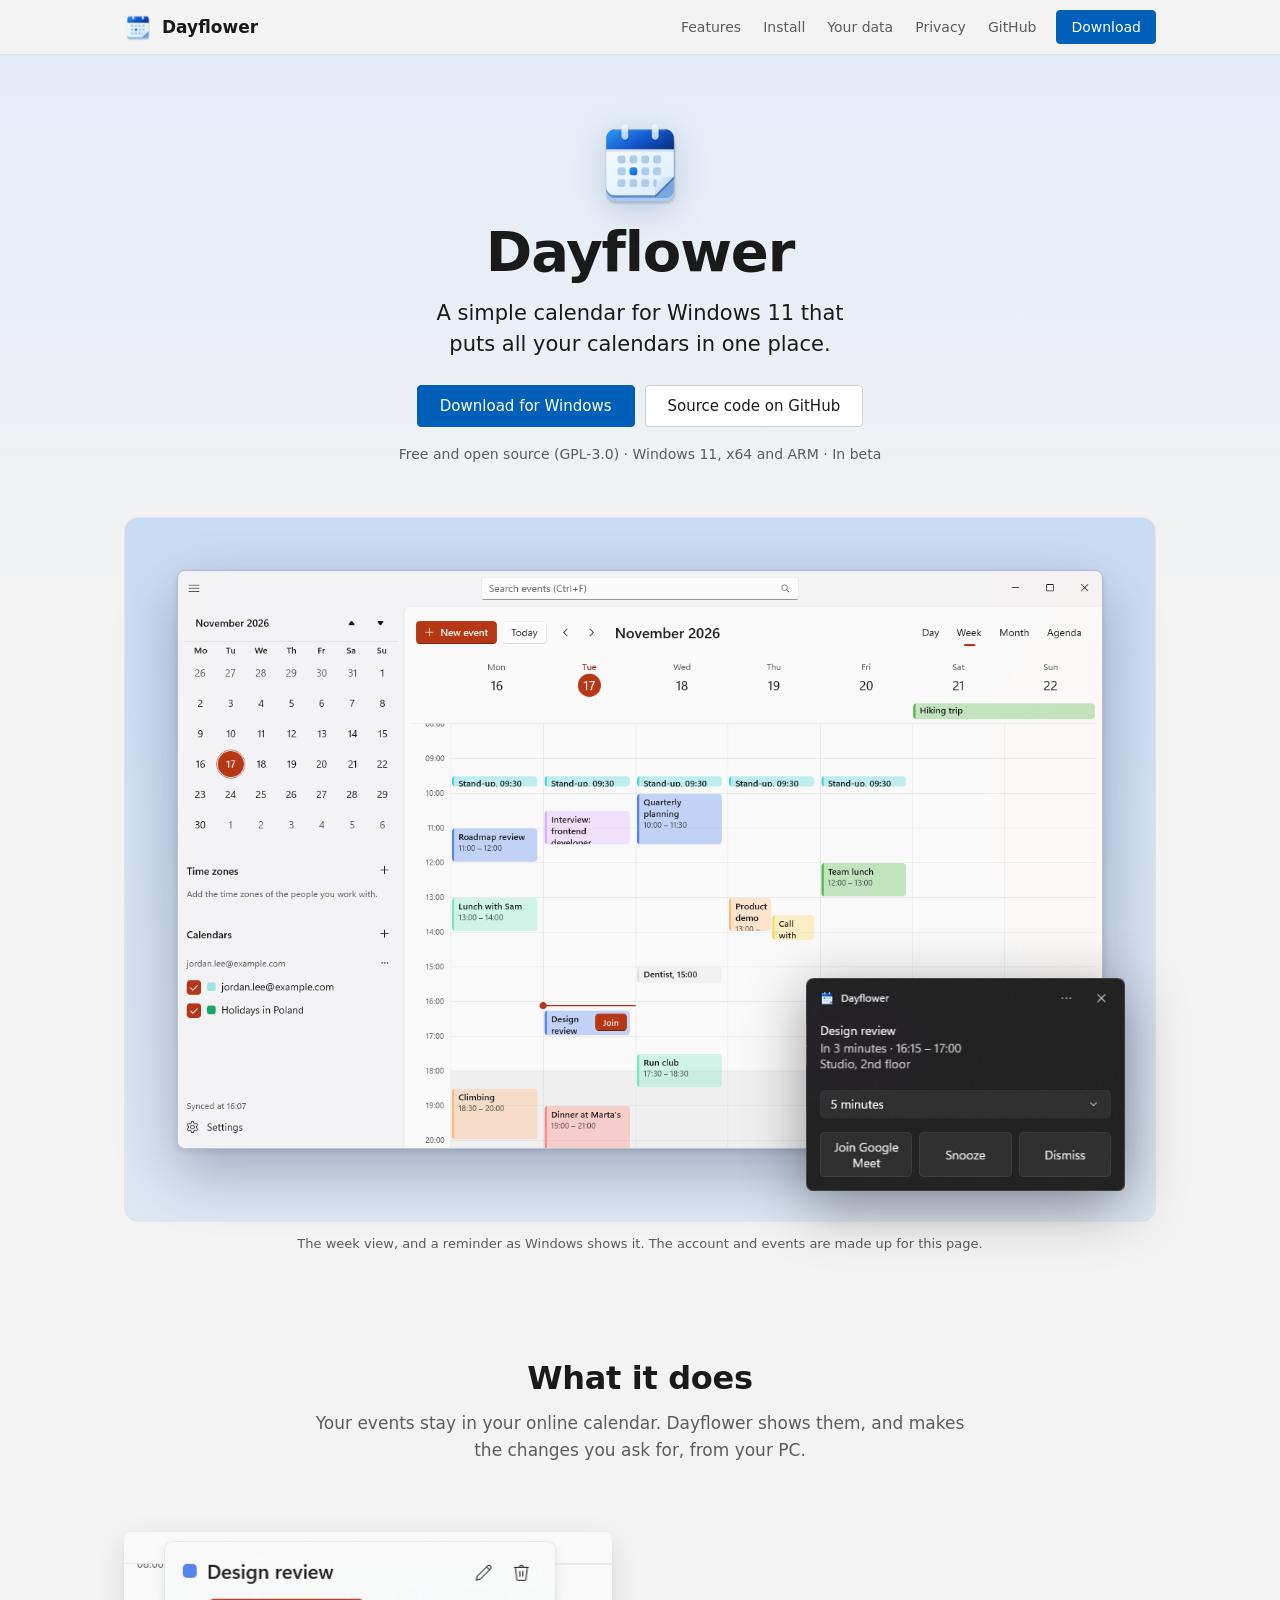
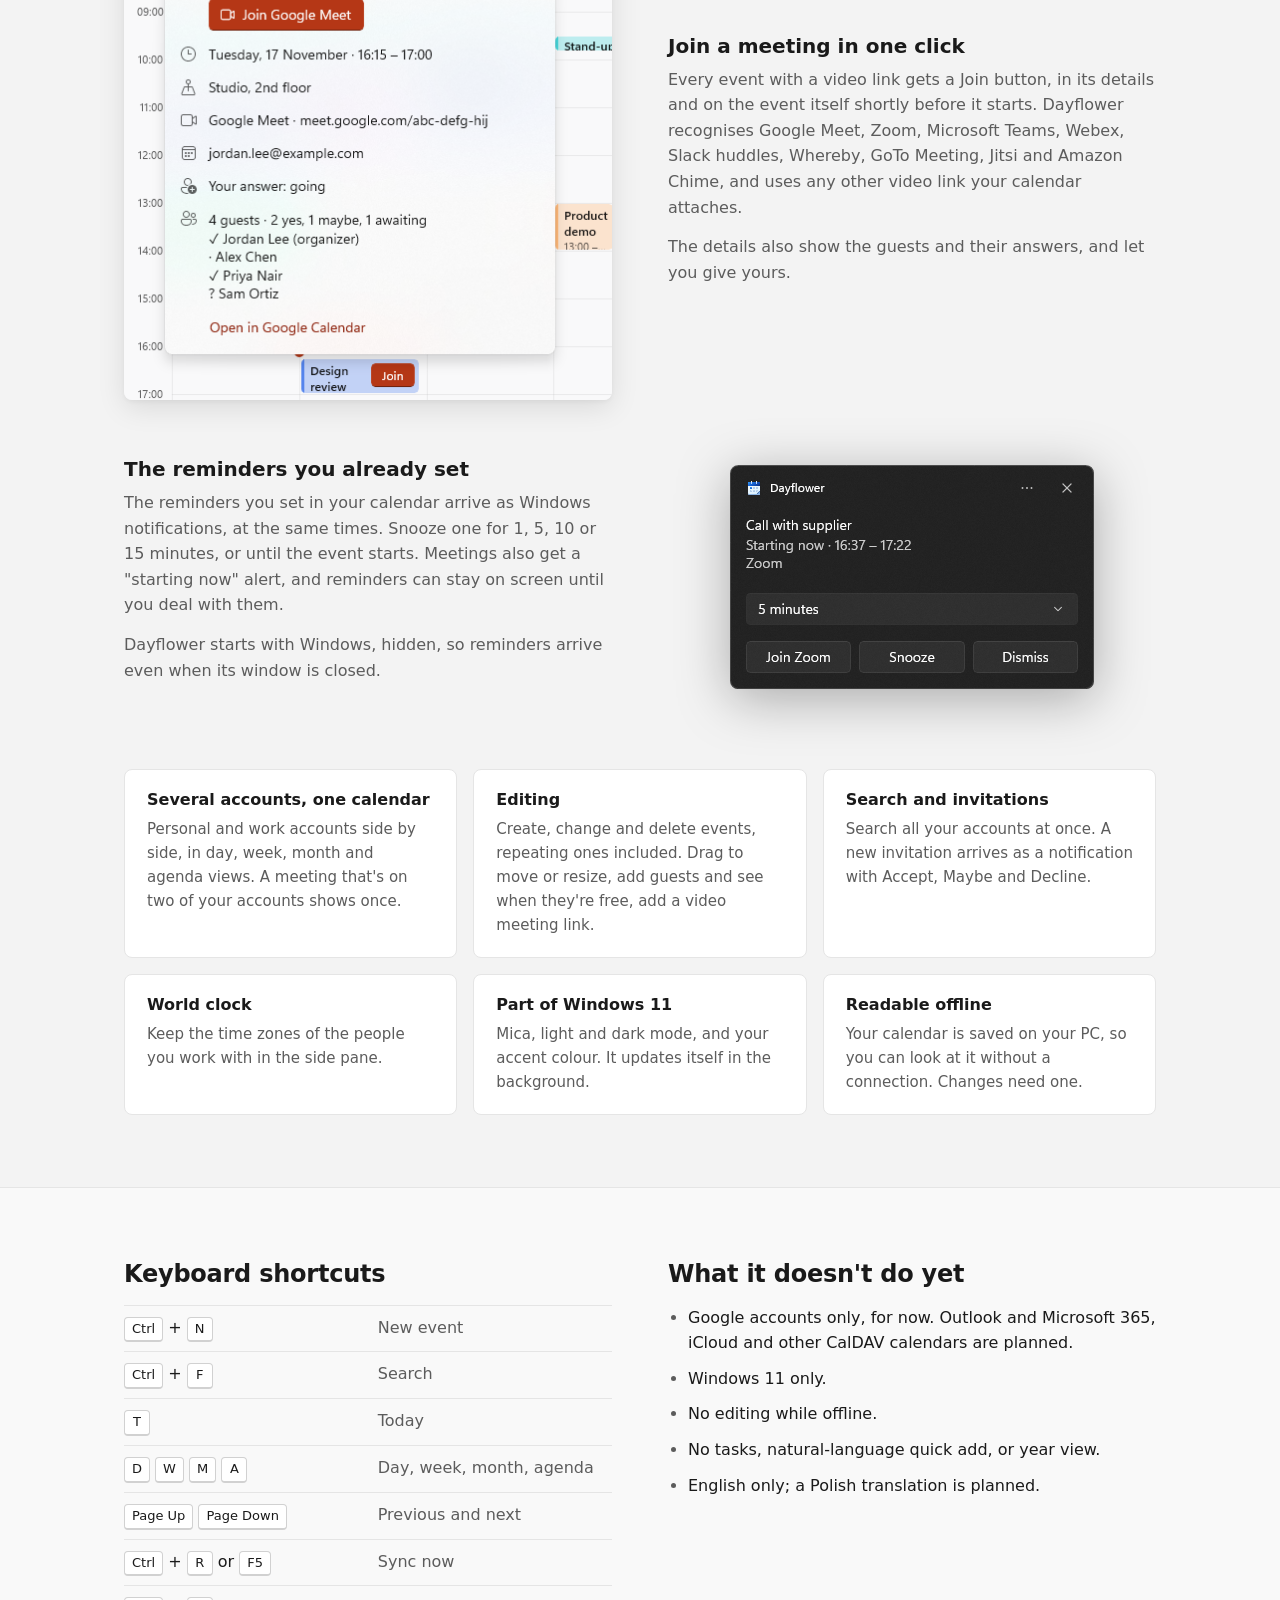
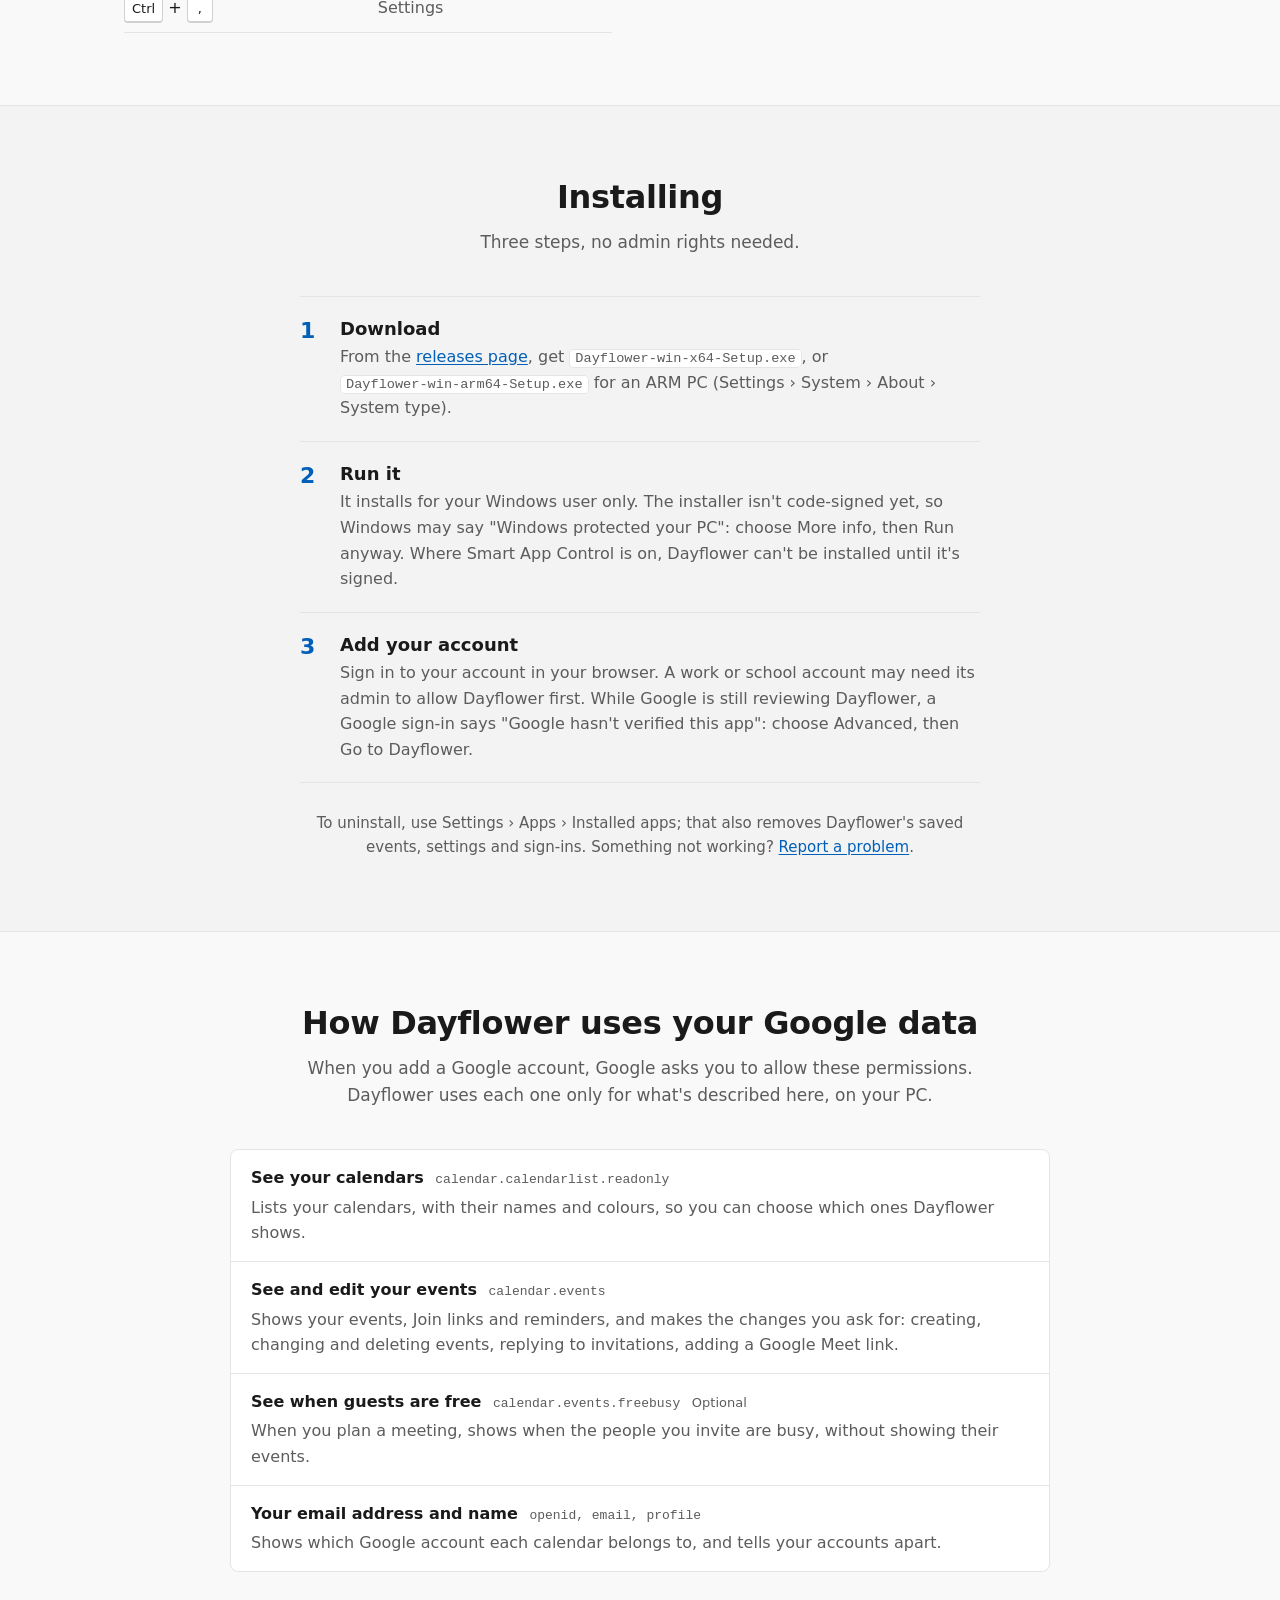
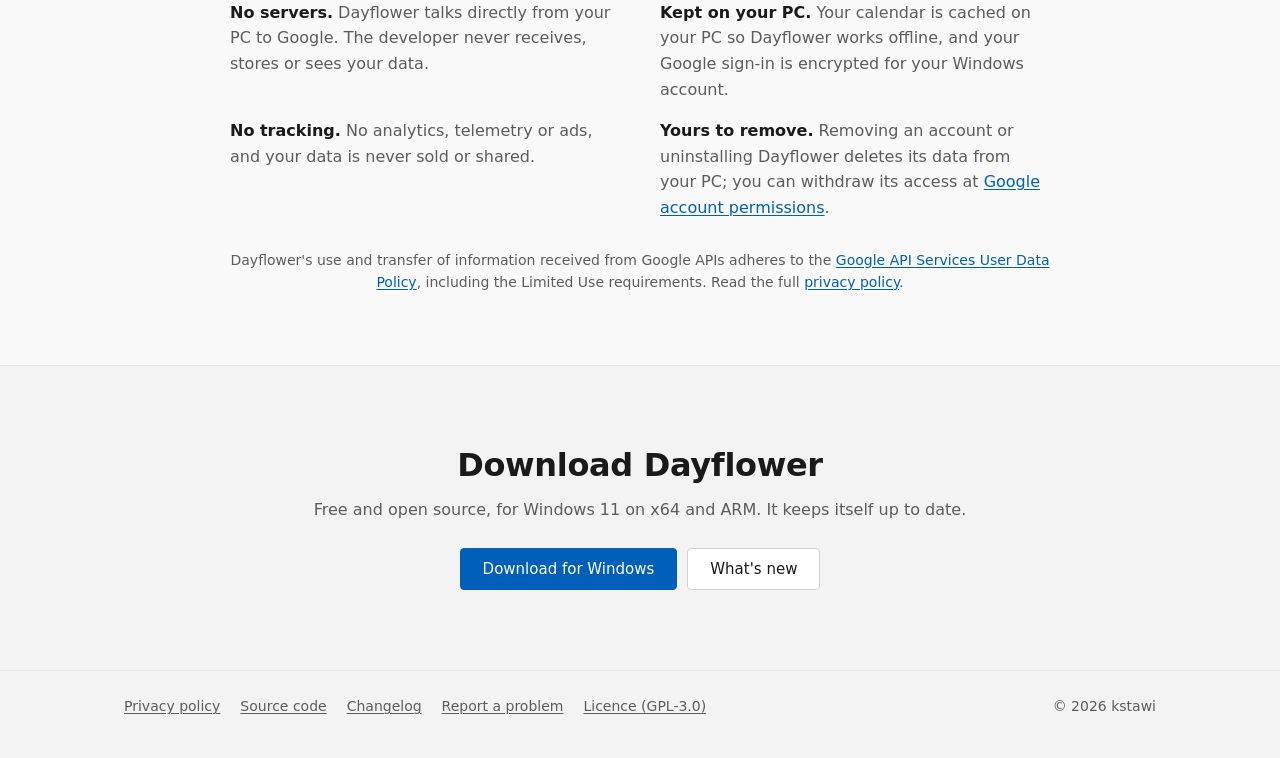
==== commit 116ae2ed: "Rework the homepage around real screenshots, centred and provider-neutral The page now shows Dayflow" ====
--- a/site/index.html
+++ b/site/index.html
@@ -3,20 +3,18 @@
 <head>
   <meta charset="utf-8">
   <meta name="viewport" content="width=device-width, initial-scale=1">
-  <title>Dayflower</title>
-  <meta name="description" content="A Windows 11 calendar for all your Google accounts, with a Join button for every meeting. Free and open source.">
-  <meta name="theme-color" content="#f6f8fc" media="(prefers-color-scheme: light)">
-  <meta name="theme-color" content="#0b0f19" media="(prefers-color-scheme: dark)">
+  <title>Dayflower: a calendar for Windows 11</title>
+  <meta name="description" content="A simple calendar for Windows 11 that puts all your calendars in one place, with a Join button for every meeting. Free and open source.">
+  <meta name="theme-color" content="#f3f3f3" media="(prefers-color-scheme: light)">
+  <meta name="theme-color" content="#202020" media="(prefers-color-scheme: dark)">
   <meta property="og:title" content="Dayflower">
-  <meta property="og:description" content="A Windows 11 calendar for all your Google accounts, with a Join button for every meeting.">
+  <meta property="og:description" content="A simple calendar for Windows 11 that puts all your calendars in one place, with a Join button for every meeting.">
   <meta property="og:type" content="website">
   <meta property="og:url" content="https://getdayflower.com/">
   <meta property="og:image" content="https://getdayflower.com/screenshot-light.png">
   <link rel="canonical" href="https://getdayflower.com/">
   <link rel="icon" href="favicon.png" type="image/png">
   <link rel="stylesheet" href="styles.css">
-  <script>document.documentElement.classList.add('js');</script>
-  <script src="script.js" defer></script>
 </head>
 <body>
   <a class="skip" href="#main">Skip to content</a>
@@ -26,244 +24,212 @@
       <a class="brand" href="./"><img src="icon.png" alt="">Dayflower</a>
       <nav class="site-nav" aria-label="Site">
         <a href="#features">Features</a>
-        <a href="#google-data">Your Google data</a>
+        <a href="#install">Install</a>
+        <a href="#google-data">Your data</a>
         <a href="privacy.html">Privacy</a>
         <a href="https://github.com/kstawi/dayflower">GitHub</a>
       </nav>
-      <a class="button small primary header-cta" href="https://github.com/kstawi/dayflower/releases">Download</a>
+      <a class="button accent header-cta" href="https://github.com/kstawi/dayflower/releases">Download</a>
     </div>
   </header>
 
   <main id="main">
-    <section class="hero">
-      <div class="hero-bg" aria-hidden="true">
-        <span class="blob b1"></span><span class="blob b2"></span><span class="blob b3"></span>
-        <span class="dots"></span>
-      </div>
-
-      <div class="wrap hero-inner">
-        <div class="pad-wrap">
-          <img class="pad" src="icon.png" width="128" height="128" alt="The Dayflower icon">
-        </div>
-
-        <p class="eyebrow"><span class="spark"></span>Free and open source · for Windows 11</p>
+    <section class="intro">
+      <div class="wrap center">
+        <img class="app-icon" src="icon.png" width="88" height="88" alt="">
         <h1>Dayflower</h1>
-        <p class="headline">All your Google calendars.<br><span class="grad">One beautiful Windows app.</span></p>
-        <p class="tagline">A Windows 11 calendar for all your Google accounts, with a Join button for every meeting.</p>
-
+        <p class="lede">A simple calendar for Windows&nbsp;11 that puts all your calendars in one place.</p>
         <div class="actions">
-          <a class="button primary large" href="https://github.com/kstawi/dayflower/releases">
-            <svg viewBox="0 0 20 20" aria-hidden="true"><path d="M10 3v9m0 0-3.5-3.5M10 12l3.5-3.5M4 15.5h12" /></svg>
-            Download for Windows
-          </a>
-          <a class="button large ghost" href="https://github.com/kstawi/dayflower">
-            <svg viewBox="0 0 20 20" aria-hidden="true"><path d="m7 6-4 4 4 4m6-8 4 4-4 4" /></svg>
-            Source code
-          </a>
-        </div>
-        <p class="fine">x64 and ARM · installs without admin rights · updates itself</p>
-      </div>
-
-      <div class="wrap showcase">
-        <div class="glow" aria-hidden="true"></div>
-        <div class="frame">
+          <a class="button accent large" href="https://github.com/kstawi/dayflower/releases">Download for Windows</a>
+          <a class="button large" href="https://github.com/kstawi/dayflower">Source code on GitHub</a>
+        </div>
+        <p class="facts">Free and open source (GPL-3.0) · Windows 11, x64 and ARM · In beta</p>
+      </div>
+
+      <figure class="wrap scene-wrap">
+        <div class="scene">
           <picture>
             <source srcset="screenshot-dark.png" media="(prefers-color-scheme: dark)">
-            <img src="screenshot-light.png" width="1280" height="800" alt="Dayflower's week view: a week of meetings and other events, a month calendar and the list of calendars to show.">
+            <img class="window" src="screenshot-light.png" width="1278" height="798" alt="Dayflower's week view: a month calendar and the list of calendars on the left, and a week of colour-coded events on the right, with a Join button on a meeting that's about to start.">
           </picture>
-        </div>
-
-        <div class="toast toast-reminder" aria-hidden="true">
-          <div class="toast-head"><img src="icon.png" alt="">Dayflower<span class="toast-x">✕</span></div>
-          <p class="toast-title">Design review</p>
-          <p class="toast-text">In 5 minutes · 14:00 – 15:00<br>Studio, 2nd floor</p>
-          <span class="toast-pick">5 minutes</span>
-          <div class="toast-buttons"><span class="tb accent">Join Google Meet</span><span class="tb">Snooze</span><span class="tb">Dismiss</span></div>
-        </div>
-
-        <div class="toast toast-invite" aria-hidden="true">
-          <div class="toast-head"><img src="icon.png" alt="">Dayflower<span class="toast-x">✕</span></div>
-          <p class="toast-title">Invitation: Product demo</p>
-          <p class="toast-text">Friday 13 November · 15:00 – 16:00</p>
-          <div class="toast-buttons"><span class="tb">Accept</span><span class="tb">Maybe</span><span class="tb">Decline</span></div>
-        </div>
-      </div>
-
-      <div class="wrap marquee-wrap">
-        <p class="marquee-label">One Join button for</p>
-        <div class="marquee" aria-label="Video meeting services Dayflower recognises">
-          <ul>
-            <li>Google Meet</li><li>Zoom</li><li>Microsoft Teams</li><li>Webex</li><li>Slack huddles</li>
-            <li>Whereby</li><li>GoTo Meeting</li><li>Jitsi</li><li>Amazon Chime</li>
-          </ul>
-          <ul aria-hidden="true">
-            <li>Google Meet</li><li>Zoom</li><li>Microsoft Teams</li><li>Webex</li><li>Slack huddles</li>
-            <li>Whereby</li><li>GoTo Meeting</li><li>Jitsi</li><li>Amazon Chime</li>
-          </ul>
-        </div>
-      </div>
+          <img class="toast" src="notification.png" width="364" height="243" alt="One of Dayflower's reminders as a Windows notification: Design review, in 3 minutes, with a snooze time and Join Google Meet, Snooze and Dismiss buttons.">
+        </div>
+        <figcaption>The week view, and a reminder as Windows shows it. The account and events are made up for this page.</figcaption>
+      </figure>
     </section>
 
     <section id="features">
       <div class="wrap">
-        <p class="kicker reveal">What it does</p>
-        <h2 class="reveal">Everything your day needs, nothing it doesn't.</h2>
-        <p class="lead reveal">Dayflower shows your Google calendars in an app built to look and feel like part of Windows 11.</p>
-
-        <div class="bento">
-          <article class="tile t-accounts reveal">
-            <div class="tile-copy">
-              <h3>All your accounts together</h3>
-              <p>Personal Gmail and Google Workspace calendars side by side, in day, week, month and agenda views. A meeting on two of your accounts shows once.</p>
-            </div>
-            <div class="viz viz-accounts" aria-hidden="true">
-              <div class="chips">
-                <span class="chip" style="--c:#5b8def">Personal<small>Gmail</small></span>
-                <span class="chip" style="--c:#27a96c">Work<small>Workspace</small></span>
-                <span class="chip" style="--c:#ef8a3c">Running club<small>Gmail</small></span>
-              </div>
-              <svg class="flow" viewBox="0 0 60 120" preserveAspectRatio="none"><path d="M0 20 C30 20 30 60 60 60 M0 60 H60 M0 100 C30 100 30 60 60 60" /></svg>
-              <div class="mini-week">
-                <span class="col"><i style="--c:#5b8def;--t:10%;--h:22%"></i><i style="--c:#27a96c;--t:48%;--h:30%"></i></span>
-                <span class="col today"><i style="--c:#27a96c;--t:22%;--h:18%"></i><i style="--c:#ef8a3c;--t:70%;--h:20%"></i></span>
-                <span class="col"><i style="--c:#5b8def;--t:36%;--h:26%"></i></span>
-                <span class="col"><i style="--c:#27a96c;--t:8%;--h:40%"></i><i style="--c:#5b8def;--t:62%;--h:16%"></i></span>
-                <span class="col"><i style="--c:#ef8a3c;--t:30%;--h:22%"></i></span>
-              </div>
-            </div>
-          </article>
-
-          <article class="tile t-join reveal">
-            <div class="viz viz-join" aria-hidden="true">
-              <div class="mini-event">
-                <span class="bar"></span>
-                <span class="mini-text"><b>Weekly planning</b><small>10:00 – 10:45 · Google Meet</small></span>
-                <span class="join">Join</span>
-              </div>
-            </div>
-            <div class="tile-copy">
-              <h3>Join in one click</h3>
-              <p>A Join button on every video meeting (Google Meet, Zoom, Teams, Webex and more): on the event, in its details and on its reminder.</p>
-            </div>
-          </article>
-
-          <article class="tile t-remind reveal">
-            <div class="viz viz-remind" aria-hidden="true">
-              <div class="mini-toast">
-                <span class="mt-head"><img src="icon.png" alt="">Dayflower</span>
-                <b>Lunch with Alex</b>
-                <small>Starting now · 12:30 – 13:30<br>Bistro Nova</small>
-                <span class="toast-pick">5 minutes</span>
-                <span class="mt-buttons"><i>Snooze</i><i>Dismiss</i></span>
-              </div>
-            </div>
-            <div class="tile-copy">
-              <h3>The reminders you set in Google</h3>
-              <p>Desktop notifications at the times set in Google Calendar, with Snooze and a "starting now" alert for meetings.</p>
-            </div>
-          </article>
-
-          <article class="tile t-edit reveal">
-            <div class="viz viz-edit" aria-hidden="true">
-              <div class="hours"><span>13:00</span><span>14:00</span><span>15:00</span></div>
-              <div class="lane">
-                <div class="drop-spot"></div>
-                <div class="block">Design review<small>1 hour</small><span class="handle"></span></div>
-                <svg class="cursor" viewBox="0 0 24 24"><path d="M5 3v15l4-4 3 7 3-1.3-3-6.7h6z" /></svg>
-              </div>
-            </div>
-            <div class="tile-copy">
-              <h3>Full editing</h3>
-              <p>Create, change and delete events, repeating ones included. Drag to move or resize, reply to invitations and see when guests are free.</p>
-            </div>
-          </article>
-
-          <article class="tile t-search reveal">
-            <div class="viz viz-search" aria-hidden="true">
-              <div class="search-box"><svg viewBox="0 0 20 20"><circle cx="8.5" cy="8.5" r="5.5" /><path d="m13 13 4 4" /></svg><span class="typed">lunch</span><span class="caret"></span></div>
-              <div class="result"><span class="dot" style="--c:#5b8def"></span>Lunch with Alex<small>Wed 12:30</small></div>
-              <div class="rsvp"><span>Going?</span><i class="on">Yes</i><i>Maybe</i><i>No</i></div>
-            </div>
-            <div class="tile-copy">
-              <h3>Search and invitations</h3>
-              <p>Search across all your accounts, and get a notification with Accept, Maybe and Decline when an invitation arrives.</p>
-            </div>
-          </article>
-
-          <article class="tile t-windows reveal">
-            <div class="tile-copy">
-              <h3>Made for Windows 11</h3>
-              <p>Follows light and dark mode and your accent colour, starts with Windows and updates itself.</p>
-            </div>
-            <div class="viz viz-windows" aria-hidden="true">
-              <div class="theme-split"><span class="light"><i></i><i></i><i></i></span><span class="dark"><i></i><i></i><i></i></span></div>
-              <div class="swatches"><i style="--c:#0067c0"></i><i style="--c:#c42b1c"></i><i style="--c:#e3008c"></i><i style="--c:#107c10"></i><i style="--c:#f7630c"></i></div>
-            </div>
-          </article>
-        </div>
-      </div>
-    </section>
-
-    <section id="google-data">
+        <header class="section-head">
+          <h2>What it does</h2>
+          <p>Your events stay in your online calendar. Dayflower shows them, and makes the changes you ask for, from your PC.</p>
+        </header>
+
+        <div class="feature">
+          <figure>
+            <picture>
+              <source srcset="details-dark.png" media="(prefers-color-scheme: dark)">
+              <img src="details-light.png" width="490" height="470" alt="An event's details: a Join Google Meet button, the time, place, meeting link, calendar, your answer and the guests with theirs.">
+            </picture>
+          </figure>
+          <div>
+            <h3>Join a meeting in one click</h3>
+            <p>Every event with a video link gets a Join button, in its details and on the event itself shortly before
+              it starts. Dayflower recognises Google Meet, Zoom, Microsoft Teams, Webex, Slack huddles, Whereby,
+              GoTo Meeting, Jitsi and Amazon Chime, and uses any other video link your calendar attaches.</p>
+            <p>The details also show the guests and their answers, and let you give yours.</p>
+          </div>
+        </div>
+
+        <div class="feature flip">
+          <figure>
+            <img class="toast-alone" src="notification-zoom.png" width="364" height="224" alt="Dayflower's &quot;starting now&quot; alert as a Windows notification: Call with supplier, starting now, on Zoom, with Join Zoom, Snooze and Dismiss buttons.">
+          </figure>
+          <div>
+            <h3>The reminders you already set</h3>
+            <p>The reminders you set in your calendar arrive as Windows notifications, at the same times. Snooze one for 1, 5,
+              10 or 15 minutes, or until the event starts. Meetings also get a "starting now" alert, and reminders can
+              stay on screen until you deal with them.</p>
+            <p>Dayflower starts with Windows, hidden, so reminders arrive even when its window is closed.</p>
+          </div>
+        </div>
+
+        <div class="cards">
+          <div class="card">
+            <h3>Several accounts, one calendar</h3>
+            <p>Personal and work accounts side by side, in day, week, month and agenda views. A meeting
+              that's on two of your accounts shows once.</p>
+          </div>
+          <div class="card">
+            <h3>Editing</h3>
+            <p>Create, change and delete events, repeating ones included. Drag to move or resize, add guests and see when
+              they're free, add a video meeting link.</p>
+          </div>
+          <div class="card">
+            <h3>Search and invitations</h3>
+            <p>Search all your accounts at once. A new invitation arrives as a notification with Accept, Maybe and
+              Decline.</p>
+          </div>
+          <div class="card">
+            <h3>World clock</h3>
+            <p>Keep the time zones of the people you work with in the side pane.</p>
+          </div>
+          <div class="card">
+            <h3>Part of Windows 11</h3>
+            <p>Mica, light and dark mode, and your accent colour. It updates itself in the background.</p>
+          </div>
+          <div class="card">
+            <h3>Readable offline</h3>
+            <p>Your calendar is saved on your PC, so you can look at it without a connection. Changes need one.</p>
+          </div>
+        </div>
+      </div>
+    </section>
+
+    <section class="band">
+      <div class="wrap two-up">
+        <div>
+          <h2 id="shortcuts">Keyboard shortcuts</h2>
+          <table class="keys">
+            <tbody>
+              <tr><td><kbd>Ctrl</kbd> + <kbd>N</kbd></td><td>New event</td></tr>
+              <tr><td><kbd>Ctrl</kbd> + <kbd>F</kbd></td><td>Search</td></tr>
+              <tr><td><kbd>T</kbd></td><td>Today</td></tr>
+              <tr><td><kbd>D</kbd> <kbd>W</kbd> <kbd>M</kbd> <kbd>A</kbd></td><td>Day, week, month, agenda</td></tr>
+              <tr><td><kbd>Page Up</kbd> <kbd>Page Down</kbd></td><td>Previous and next</td></tr>
+              <tr><td><kbd>Ctrl</kbd> + <kbd>R</kbd> or <kbd>F5</kbd></td><td>Sync now</td></tr>
+              <tr><td><kbd>Ctrl</kbd> + <kbd>,</kbd></td><td>Settings</td></tr>
+            </tbody>
+          </table>
+        </div>
+        <div>
+          <h2>What it doesn't do yet</h2>
+          <ul class="plain">
+            <li>Google accounts only, for now. Outlook and Microsoft 365, iCloud and other CalDAV calendars are planned.</li>
+            <li>Windows 11 only.</li>
+            <li>No editing while offline.</li>
+            <li>No tasks, natural-language quick add, or year view.</li>
+            <li>English only; a Polish translation is planned.</li>
+          </ul>
+        </div>
+      </div>
+    </section>
+
+    <section id="install">
       <div class="wrap">
-        <p class="kicker reveal">Privacy by design</p>
-        <h2 class="reveal">How Dayflower uses your Google data</h2>
-        <p class="lead reveal">When you add a Google account, Google asks you to allow these permissions. Dayflower uses each one only for what's described here, on your PC.</p>
-
-        <div class="direct reveal" aria-hidden="true">
-          <div class="node"><svg viewBox="0 0 24 24"><rect x="3" y="4" width="18" height="12" rx="2" /><path d="M8 20h8M12 16v4" /></svg><b>Your PC</b><small>Dayflower</small></div>
-          <div class="wire">
-            <span class="pulse"></span><span class="pulse p2"></span>
-            <em>Direct and encrypted</em>
-            <strong>No Dayflower servers in between</strong>
-          </div>
-          <div class="node"><svg viewBox="0 0 24 24"><rect x="4" y="5" width="16" height="15" rx="2" /><path d="M4 10h16M9 3v4m6-4v4" /></svg><b>Google</b><small>Your calendars</small></div>
-        </div>
+        <header class="section-head">
+          <h2>Installing</h2>
+          <p>Three steps, no admin rights needed.</p>
+        </header>
+        <ol class="steps">
+          <li>
+            <h3>Download</h3>
+            <p>From the <a href="https://github.com/kstawi/dayflower/releases">releases page</a>, get
+              <code>Dayflower-win-x64-Setup.exe</code>, or <code>Dayflower-win-arm64-Setup.exe</code> for an ARM PC
+              (Settings › System › About › System type).</p>
+          </li>
+          <li>
+            <h3>Run it</h3>
+            <p>It installs for your Windows user only. The installer isn't code-signed yet, so Windows may say "Windows
+              protected your PC": choose More info, then Run anyway. Where Smart App Control is on, Dayflower can't be
+              installed until it's signed.</p>
+          </li>
+          <li>
+            <h3>Add your account</h3>
+            <p>Sign in to your account in your browser. A work or school account may need its admin to allow Dayflower
+              first. While Google is still reviewing Dayflower, a Google sign-in says "Google hasn't verified this app":
+              choose Advanced, then Go to Dayflower.</p>
+          </li>
+        </ol>
+        <p class="after">To uninstall, use Settings › Apps › Installed apps; that also removes Dayflower's saved events,
+          settings and sign-ins. Something not working? <a href="https://github.com/kstawi/dayflower/issues/new/choose">Report
+          a problem</a>.</p>
+      </div>
+    </section>
+
+    <section id="google-data" class="band">
+      <div class="wrap">
+        <header class="section-head">
+          <h2>How Dayflower uses your Google data</h2>
+          <p>When you add a Google account, Google asks you to allow these permissions. Dayflower uses each one only for what's described here, on your PC.</p>
+        </header>
 
         <dl class="perms">
-          <div class="perm reveal">
-            <dt><span class="perm-icon"><svg viewBox="0 0 24 24"><path d="M5 6h14M5 12h14M5 18h9" /></svg></span>See your calendars<code>calendar.calendarlist.readonly</code></dt>
+          <div>
+            <dt>See your calendars <code>calendar.calendarlist.readonly</code></dt>
             <dd>Lists your calendars, with their names and colours, so you can choose which ones Dayflower shows.</dd>
           </div>
-          <div class="perm reveal">
-            <dt><span class="perm-icon"><svg viewBox="0 0 24 24"><rect x="4" y="5" width="16" height="15" rx="2" /><path d="M4 10h16M9 14h3" /></svg></span>See and edit your events<code>calendar.events</code></dt>
+          <div>
+            <dt>See and edit your events <code>calendar.events</code></dt>
             <dd>Shows your events, Join links and reminders, and makes the changes you ask for: creating, changing and deleting events, replying to invitations, adding a Google Meet link.</dd>
           </div>
-          <div class="perm reveal">
-            <dt><span class="perm-icon"><svg viewBox="0 0 24 24"><circle cx="9" cy="9" r="3" /><circle cx="17" cy="10" r="2.5" /><path d="M3 19c.8-3 3.2-4.5 6-4.5s5.2 1.5 6 4.5m.5-4c2.3 0 4 1.2 5 3.5" /></svg></span>See when guests are free<code>calendar.events.freebusy</code><span class="badge">Optional</span></dt>
+          <div>
+            <dt>See when guests are free <code>calendar.events.freebusy</code> <span class="note">Optional</span></dt>
             <dd>When you plan a meeting, shows when the people you invite are busy, without showing their events.</dd>
           </div>
-          <div class="perm reveal">
-            <dt><span class="perm-icon"><svg viewBox="0 0 24 24"><circle cx="12" cy="8" r="4" /><path d="M4 21c1.2-4 4.3-6 8-6s6.8 2 8 6" /></svg></span>Your email address and name<code>openid, email, profile</code></dt>
+          <div>
+            <dt>Your email address and name <code>openid, email, profile</code></dt>
             <dd>Shows which Google account each calendar belongs to, and tells your accounts apart.</dd>
           </div>
         </dl>
 
         <ul class="points">
-          <li class="reveal"><span class="pt-icon"><svg viewBox="0 0 24 24"><rect x="4" y="4" width="16" height="7" rx="2" /><rect x="4" y="13" width="16" height="7" rx="2" /><path d="M3 3l18 18" /></svg></span><p><strong>No servers.</strong> Dayflower talks directly from your PC to Google. The developer never receives, stores or sees your data.</p></li>
-          <li class="reveal"><span class="pt-icon"><svg viewBox="0 0 24 24"><rect x="3" y="4" width="18" height="12" rx="2" /><path d="M8 20h8M12 16v4" /></svg></span><p><strong>Kept on your PC.</strong> Your calendar is cached on your PC so Dayflower works offline, and your Google sign-in is encrypted for your Windows account.</p></li>
-          <li class="reveal"><span class="pt-icon"><svg viewBox="0 0 24 24"><path d="M3 12s3.5-6 9-6 9 6 9 6-3.5 6-9 6-9-6-9-6z" /><circle cx="12" cy="12" r="2.5" /><path d="M4 4l16 16" /></svg></span><p><strong>No tracking.</strong> No analytics, telemetry or ads, and your data is never sold or shared.</p></li>
-          <li class="reveal"><span class="pt-icon"><svg viewBox="0 0 24 24"><path d="M5 7h14M10 7V4h4v3m-7 0 1 13h8l1-13" /></svg></span><p><strong>Yours to remove.</strong> Removing an account or uninstalling Dayflower deletes its data from your PC; you can withdraw its access at <a href="https://myaccount.google.com/permissions">Google account permissions</a>.</p></li>
+          <li><strong>No servers.</strong> Dayflower talks directly from your PC to Google. The developer never receives, stores or sees your data.</li>
+          <li><strong>Kept on your PC.</strong> Your calendar is cached on your PC so Dayflower works offline, and your Google sign-in is encrypted for your Windows account.</li>
+          <li><strong>No tracking.</strong> No analytics, telemetry or ads, and your data is never sold or shared.</li>
+          <li><strong>Yours to remove.</strong> Removing an account or uninstalling Dayflower deletes its data from your PC; you can withdraw its access at <a href="https://myaccount.google.com/permissions">Google account permissions</a>.</li>
         </ul>
-        <p class="limited reveal">Dayflower's use and transfer of information received from Google APIs adheres to the <a href="https://developers.google.com/terms/api-services-user-data-policy">Google API Services User Data Policy</a>, including the Limited Use requirements. Read the full <a href="privacy.html">privacy policy</a>.</p>
-      </div>
-    </section>
-
-    <section class="cta">
-      <div class="wrap">
-        <div class="cta-card reveal">
-          <div class="cta-dots" aria-hidden="true"></div>
-          <h2>Your whole week, at home on Windows.</h2>
-          <p>Free, open source and made for Windows 11. Installs without admin rights and keeps itself up to date.</p>
-          <div class="actions">
-            <a class="button large light" href="https://github.com/kstawi/dayflower/releases">
-              <svg viewBox="0 0 20 20" aria-hidden="true"><path d="M10 3v9m0 0-3.5-3.5M10 12l3.5-3.5M4 15.5h12" /></svg>
-              Download for Windows
-            </a>
-            <a class="button large outline-light" href="https://github.com/kstawi/dayflower">View on GitHub</a>
-          </div>
-          <p class="cta-note">The installer isn't code-signed yet, so Windows may say "Windows protected your PC": choose
-            More info, then Run anyway. Where Smart App Control is on, Dayflower can't be installed until it's signed.</p>
+        <p class="limited">Dayflower's use and transfer of information received from Google APIs adheres to the <a href="https://developers.google.com/terms/api-services-user-data-policy">Google API Services User Data Policy</a>, including the Limited Use requirements. Read the full <a href="privacy.html">privacy policy</a>.</p>
+      </div>
+    </section>
+
+    <section class="closing">
+      <div class="wrap center">
+        <h2>Download Dayflower</h2>
+        <p>Free and open source, for Windows 11 on x64 and ARM. It keeps itself up to date.</p>
+        <div class="actions">
+          <a class="button accent large" href="https://github.com/kstawi/dayflower/releases">Download for Windows</a>
+          <a class="button large" href="https://github.com/kstawi/dayflower/blob/main/CHANGELOG.md">What's new</a>
         </div>
       </div>
     </section>
@@ -271,10 +237,10 @@
 
   <footer class="site-footer">
     <div class="wrap">
-      <a class="brand" href="./"><img src="icon.png" alt="">Dayflower</a>
       <nav aria-label="Footer">
         <a href="privacy.html">Privacy policy</a>
         <a href="https://github.com/kstawi/dayflower">Source code</a>
+        <a href="https://github.com/kstawi/dayflower/blob/main/CHANGELOG.md">Changelog</a>
         <a href="https://github.com/kstawi/dayflower/issues/new/choose">Report a problem</a>
         <a href="https://github.com/kstawi/dayflower/blob/main/LICENSE">Licence (GPL-3.0)</a>
       </nav>
--- a/site/styles.css
+++ b/site/styles.css
@@ -1,544 +1,241 @@
-/* Dayflower's homepage: Windows 11's look, in the icon's blues (and the dayflower's own blue-violet), light and dark.
-   Everything is local: no web fonts, no outside requests. */
+/* Dayflower's homepage and privacy page: Windows 11's own neutral greys, accent blue and Segoe UI, light and dark.
+   Everything is local: no web fonts, scripts or outside requests. */
 
 :root {
-  --bg: #f6f8fc;
-  --bg-2: #eef3fb;
-  --surface: #ffffff;
-  --glass: rgba(255, 255, 255, 0.72);
-  --border: rgba(16, 42, 94, 0.1);
-  --border-strong: rgba(16, 42, 94, 0.16);
-  --text: #0f1729;
-  --muted: #556178;
-  --accent: #1460d6;
-  --accent-strong: #0a3d96;
-  --azure: #2fb0f0;
-  --violet: #7b5cf0;
-  --accent-soft: #e6effd;
-  --ok: #177a45;
+  --bg: #f3f3f3;
+  --surface: #f9f9f9;
+  --raised: #ffffff;
+  --border: #e5e5e5;
+  --border-strong: #d1d1d1;
+  --text: #1a1a1a;
+  --muted: #5c5c5c;
+  --accent: #005fb8;
+  --accent-hover: #0a6cc4;
   --on-accent: #ffffff;
-  --dot: rgba(20, 96, 214, 0.18);
-  --blob-opacity: 0.5;
-  --shadow-sm: 0 1px 2px rgba(9, 46, 128, 0.06), 0 4px 12px rgba(9, 46, 128, 0.05);
-  --shadow-lg: 0 2px 6px rgba(9, 46, 128, 0.06), 0 30px 80px -20px rgba(9, 46, 128, 0.35);
-  --display: "Segoe UI Variable Display", "Segoe UI", system-ui, -apple-system, sans-serif;
+  --tint: #e3ecf8;
+  --scene: linear-gradient(180deg, #c9dbf2 0%, #dde7f4 100%);
+  --shadow: 0 2px 4px rgba(0, 0, 0, 0.04), 0 8px 28px rgba(0, 0, 0, 0.1);
   color-scheme: light;
 }
 
 @media (prefers-color-scheme: dark) {
   :root:not([data-theme="light"]) {
-    --bg: #0b0f19;
-    --bg-2: #10172a;
-    --surface: #151c2c;
-    --glass: rgba(21, 28, 44, 0.7);
-    --border: rgba(160, 190, 255, 0.11);
-    --border-strong: rgba(160, 190, 255, 0.2);
-    --text: #eef2fa;
-    --muted: #9ba7bf;
-    --accent: #5ea8ff;
-    --accent-strong: #9ccaff;
-    --azure: #5fd0ff;
-    --violet: #a48cff;
-    --accent-soft: #17264a;
-    --ok: #4ade80;
-    --on-accent: #06142e;
-    --dot: rgba(120, 170, 255, 0.14);
-    --blob-opacity: 0.32;
-    --shadow-sm: 0 1px 2px rgba(0, 0, 0, 0.3);
-    --shadow-lg: 0 2px 6px rgba(0, 0, 0, 0.3), 0 30px 90px -20px rgba(0, 0, 0, 0.7);
+    --bg: #202020;
+    --surface: #252525;
+    --raised: #2d2d2d;
+    --border: #383838;
+    --border-strong: #4a4a4a;
+    --text: #ffffff;
+    --muted: #c5c5c5;
+    --accent: #60cdff;
+    --accent-hover: #7dd6ff;
+    --on-accent: #000000;
+    --tint: #1f2836;
+    --scene: linear-gradient(180deg, #1f2d40 0%, #1b2129 100%);
+    --shadow: 0 2px 4px rgba(0, 0, 0, 0.3), 0 8px 28px rgba(0, 0, 0, 0.45);
     color-scheme: dark;
   }
 }
 
 * { box-sizing: border-box; }
 
-html { -webkit-text-size-adjust: 100%; scroll-behavior: smooth; scroll-padding-top: 80px; }
+html { -webkit-text-size-adjust: 100%; scroll-padding-top: 72px; }
 
 body {
   margin: 0;
   background: var(--bg);
   color: var(--text);
   font: 16px/1.6 "Segoe UI Variable Text", "Segoe UI", system-ui, -apple-system, sans-serif;
-  overflow-x: clip;
-}
-
-a { color: var(--accent); }
-a:hover { color: var(--accent-strong); }
-:focus-visible { outline: 2px solid var(--accent); outline-offset: 3px; border-radius: 4px; }
-
-svg { fill: none; stroke: currentColor; stroke-width: 1.8; stroke-linecap: round; stroke-linejoin: round; }
-
-.wrap { max-width: 1120px; margin: 0 auto; padding: 0 24px; }
-
-.skip { position: absolute; left: -999px; top: 8px; z-index: 100; background: var(--surface); padding: 8px 14px; border-radius: 6px; }
+}
+
+a { color: var(--accent); text-underline-offset: 2px; }
+a:hover { color: var(--accent-hover); }
+:focus-visible { outline: 2px solid var(--accent); outline-offset: 2px; border-radius: 4px; }
+
+h1, h2, h3 { font-family: "Segoe UI Variable Display", "Segoe UI", system-ui, -apple-system, sans-serif; font-weight: 600; }
+h2 { font-size: 32px; line-height: 1.2; margin: 0 0 12px; letter-spacing: -0.01em; }
+h3 { font-size: 20px; line-height: 1.3; margin: 0 0 8px; }
+p { margin: 0 0 14px; }
+code { font: 0.9em/1.4 "Cascadia Mono", Consolas, ui-monospace, monospace; }
+
+.wrap { max-width: 1080px; margin: 0 auto; padding: 0 24px; }
+.center { text-align: center; }
+
+.skip { position: absolute; left: -999px; top: 8px; z-index: 100; background: var(--raised); padding: 8px 14px; border-radius: 4px; }
 .skip:focus { left: 8px; }
 
-/* Header: glass that sharpens once the page scrolls */
+/* Header */
 
 .site-header {
-  position: sticky; top: 0; z-index: 50;
-  padding: 14px 0;
-  background: color-mix(in srgb, var(--bg) 62%, transparent);
-  -webkit-backdrop-filter: saturate(180%) blur(18px);
-  backdrop-filter: saturate(180%) blur(18px);
-  border-bottom: 1px solid transparent;
-  transition: border-color 0.3s, background 0.3s;
-}
-.site-header.scrolled { border-bottom-color: var(--border); background: color-mix(in srgb, var(--bg) 80%, transparent); }
-.site-header .wrap { display: flex; align-items: center; gap: 12px; }
-.brand { display: flex; align-items: center; gap: 10px; color: var(--text); text-decoration: none; font-weight: 650; font-size: 18px; }
+  position: sticky; top: 0; z-index: 10; padding: 10px 0;
+  background: color-mix(in srgb, var(--bg) 88%, transparent);
+  -webkit-backdrop-filter: blur(20px); backdrop-filter: blur(20px);
+  border-bottom: 1px solid var(--border);
+}
+.site-header .wrap { display: flex; align-items: center; gap: 16px; }
+.brand { display: flex; align-items: center; gap: 10px; color: var(--text); text-decoration: none; font-weight: 600; font-size: 17px; }
 .brand:hover { color: var(--text); }
-.brand img { width: 30px; height: 30px; }
-.site-nav { margin-left: auto; display: flex; gap: 4px; flex-wrap: wrap; }
-.site-nav a { color: var(--muted); text-decoration: none; font-size: 15px; padding: 6px 12px; border-radius: 999px; transition: background 0.2s, color 0.2s; }
-.site-nav a:hover { color: var(--text); background: var(--accent-soft); }
-.header-cta { margin-left: 8px; }
-
-/* Buttons */
+.brand img { width: 28px; height: 28px; }
+.site-nav { margin-left: auto; display: flex; gap: 22px; flex-wrap: wrap; }
+.site-nav a { color: var(--muted); text-decoration: none; font-size: 14px; }
+.site-nav a:hover, .site-nav a[aria-current] { color: var(--text); }
+
+/* Buttons, as Windows 11 draws them */
 
 .button {
-  display: inline-flex; align-items: center; justify-content: center; gap: 8px;
-  padding: 10px 20px; border-radius: 999px; border: 1px solid var(--border-strong);
-  background: var(--surface); color: var(--text); text-decoration: none; font-weight: 600;
-  transition: transform 0.2s, box-shadow 0.2s, background 0.2s, color 0.2s;
-}
-.button svg { width: 18px; height: 18px; stroke-width: 2; }
-.button:hover { color: var(--text); transform: translateY(-1px); box-shadow: var(--shadow-sm); }
-.button.small { padding: 6px 16px; font-size: 14px; }
-.button.large { padding: 13px 26px; font-size: 16px; }
-.button.primary {
-  border-color: transparent; color: #fff;
-  background: linear-gradient(135deg, #1f6fe0, #1356cc 55%, #5a3fd6);
-  box-shadow: 0 8px 24px -8px rgba(20, 86, 204, 0.7), inset 0 1px 0 rgba(255, 255, 255, 0.25);
-}
-.button.primary:hover { color: #fff; box-shadow: 0 14px 34px -10px rgba(20, 86, 204, 0.85), inset 0 1px 0 rgba(255, 255, 255, 0.25); }
-.button.ghost { background: var(--glass); -webkit-backdrop-filter: blur(10px); backdrop-filter: blur(10px); }
-
-/* Hero */
-
-.hero { position: relative; padding: 56px 0 24px; isolation: isolate; }
-.hero-bg { position: absolute; inset: -120px 0 0; z-index: -1; overflow: hidden; pointer-events: none; }
-/* Soft colour fields as gradients rather than blurred shapes: a large blur fails to draw on some phones. */
-.blob {
-  position: absolute; width: 820px; height: 820px; border-radius: 50%;
-  background: radial-gradient(closest-side, var(--c), transparent);
-  opacity: var(--blob-opacity);
-  animation: drift 22s ease-in-out infinite alternate;
-}
-.b1 { --c: #3d86ff; left: -18%; top: -6%; }
-.b2 { --c: #37c4ff; right: -20%; top: -16%; animation-delay: -7s; }
-.b3 { --c: #8a62ff; left: 26%; top: 16%; width: 720px; height: 720px; animation-delay: -14s; }
-@keyframes drift {
-  0% { transform: translate(0, 0) scale(1); }
-  50% { transform: translate(60px, 40px) scale(1.08); }
-  100% { transform: translate(-40px, 70px) scale(0.95); }
-}
-.dots {
-  position: absolute; inset: 0;
-  background-image: radial-gradient(var(--dot) 1.3px, transparent 1.6px);
-  background-size: 26px 26px;
-  -webkit-mask-image: radial-gradient(ellipse 70% 55% at 50% 28%, #000 25%, transparent 75%);
-  mask-image: radial-gradient(ellipse 70% 55% at 50% 28%, #000 25%, transparent 75%);
-}
-
-.hero-inner { text-align: center; }
-
-/* The app's icon, floating gently above the title. */
-.pad-wrap { display: flex; flex-direction: column; align-items: center; gap: 10px; margin-bottom: 18px; }
-.pad {
-  width: 128px; height: 128px;
-  filter: drop-shadow(0 18px 26px rgba(20, 96, 214, 0.35));
-  animation: float 6s ease-in-out infinite;
-}
-@keyframes float { 0%, 100% { transform: translateY(0) rotate(-2deg); } 50% { transform: translateY(-8px) rotate(2deg); } }
-
-.eyebrow {
-  display: inline-flex; align-items: center; gap: 8px; margin: 0 0 14px;
-  padding: 5px 14px 5px 10px; border-radius: 999px; font-size: 14px; color: var(--muted);
-  background: var(--glass); border: 1px solid var(--border);
-  -webkit-backdrop-filter: blur(10px); backdrop-filter: blur(10px);
-}
-.spark { width: 8px; height: 8px; border-radius: 50%; background: #2fbf71; box-shadow: 0 0 0 4px rgba(47, 191, 113, 0.18); }
-
-.hero h1 {
-  margin: 0; font: 700 clamp(56px, 9vw, 96px)/1 var(--display); letter-spacing: -0.035em;
-  background: linear-gradient(180deg, var(--text) 30%, color-mix(in srgb, var(--text) 62%, var(--accent)));
-  -webkit-background-clip: text; background-clip: text; color: transparent;
-}
-.headline { margin: 18px auto 0; font: 600 clamp(24px, 3.4vw, 36px)/1.2 var(--display); letter-spacing: -0.015em; }
-.grad {
-  background: linear-gradient(100deg, var(--accent), var(--azure) 45%, var(--violet));
-  -webkit-background-clip: text; background-clip: text; color: transparent;
-}
-.tagline { margin: 16px auto 0; max-width: 600px; font-size: 18px; color: var(--muted); }
-.actions { margin-top: 30px; display: flex; gap: 12px; justify-content: center; flex-wrap: wrap; }
-.fine { margin: 14px 0 0; color: var(--muted); font-size: 14px; }
-
-/* The screenshot, with the notifications Dayflower shows floating beside it */
-
-.showcase { position: relative; margin-top: 56px; perspective: 1800px; }
-.glow {
-  position: absolute; inset: -10% 0 -14%; z-index: -1;
-  background:
-    radial-gradient(closest-side at 30% 55%, rgba(61, 134, 255, 0.4), transparent),
-    radial-gradient(closest-side at 72% 45%, rgba(138, 98, 255, 0.32), transparent);
-}
-.frame {
-  border-radius: 14px; overflow: hidden; background: var(--surface);
-  border: 1px solid var(--border-strong); box-shadow: var(--shadow-lg);
-  transform-origin: 50% 0;
-}
-.frame img { display: block; width: 100%; height: auto; }
-@supports (animation-timeline: view()) {
-  @media (prefers-reduced-motion: no-preference) {
-    .frame { animation: straighten linear both; animation-timeline: view(); animation-range: entry 0% cover 35%; }
-    @keyframes straighten {
-      from { transform: rotateX(16deg) scale(0.93); }
-      to { transform: rotateX(0) scale(1); }
-    }
-  }
-}
-
-.toast {
-  position: absolute; width: 330px; padding: 12px 14px 14px; border-radius: 10px;
-  background: var(--glass); border: 1px solid var(--border-strong); box-shadow: var(--shadow-lg);
-  -webkit-backdrop-filter: blur(24px) saturate(160%); backdrop-filter: blur(24px) saturate(160%);
-  font-size: 13px; text-align: left;
-  animation: bob 7s ease-in-out infinite;
-}
-.toast-reminder { right: -36px; top: 16%; }
-.toast-invite { left: -44px; bottom: 12%; animation-delay: -3.5s; }
-@keyframes bob { 0%, 100% { transform: translateY(0); } 50% { transform: translateY(-10px); } }
-.toast-head { display: flex; align-items: center; gap: 8px; color: var(--muted); font-size: 12px; }
-.toast-head img { width: 16px; height: 16px; }
-.toast-x { margin-left: auto; font-size: 11px; opacity: 0.7; }
-.toast-title { margin: 10px 0 0; font-weight: 650; font-size: 14px; }
-.toast-text { margin: 2px 0 10px; color: var(--muted); }
-.toast-pick {
-  display: block; width: fit-content; margin: 0 0 10px; padding: 3px 28px 3px 10px; border-radius: 6px; font-size: 12px;
-  background: color-mix(in srgb, var(--surface) 85%, transparent); border: 1px solid var(--border-strong); position: relative;
-}
-.toast-pick::after {
-  content: ""; position: absolute; right: 10px; top: 50%; width: 5px; height: 5px; margin-top: -4px;
-  border-right: 1.5px solid var(--muted); border-bottom: 1.5px solid var(--muted); transform: rotate(45deg);
-}
-.toast-buttons { display: flex; gap: 6px; }
-.tb {
-  flex: 1 1 auto; text-align: center; white-space: nowrap; padding: 6px 10px; border-radius: 6px; font-weight: 600; font-size: 12.5px;
-  background: color-mix(in srgb, var(--surface) 85%, transparent); border: 1px solid var(--border);
-}
-.tb.accent { background: var(--accent); color: var(--on-accent); border-color: transparent; }
-
-/* The services a Join button works with, scrolling by */
-
-.marquee-wrap { margin-top: 48px; text-align: center; }
-.marquee-label { margin: 0 0 12px; font-size: 13px; text-transform: uppercase; letter-spacing: 0.12em; color: var(--muted); }
-.marquee {
-  display: flex; overflow: hidden; gap: 0;
-  -webkit-mask-image: linear-gradient(90deg, transparent, #000 12%, #000 88%, transparent);
-  mask-image: linear-gradient(90deg, transparent, #000 12%, #000 88%, transparent);
-}
-.marquee ul { display: flex; flex-shrink: 0; gap: 12px; margin: 0; padding: 0 6px; list-style: none; animation: scroll 36s linear infinite; }
-.marquee li {
-  white-space: nowrap; padding: 8px 18px; border-radius: 999px; font-weight: 600; font-size: 15px;
-  background: var(--glass); border: 1px solid var(--border); color: var(--text);
-}
-@keyframes scroll { to { transform: translateX(-100%); } }
+  display: inline-flex; align-items: center; justify-content: center; min-height: 32px; padding: 5px 14px;
+  border-radius: 4px; border: 1px solid var(--border-strong); background: var(--raised); color: var(--text);
+  font-size: 14px; text-decoration: none;
+}
+.button:hover { color: var(--text); background: var(--surface); }
+.button.accent { background: var(--accent); border-color: var(--accent); color: var(--on-accent); }
+.button.accent:hover { background: var(--accent-hover); border-color: var(--accent-hover); color: var(--on-accent); }
+.button.large { min-height: 40px; padding: 8px 22px; font-size: 15px; }
+.header-cta { margin-left: 4px; }
+.actions { margin-top: 26px; display: flex; gap: 10px; flex-wrap: wrap; justify-content: center; }
+
+/* Introduction: the app, then a desktop with Dayflower and one of its reminders */
+
+.intro { padding: 64px 0 32px; background: linear-gradient(180deg, var(--tint) 0, var(--bg) 560px); overflow-x: clip; }
+.app-icon { display: block; margin: 0 auto 16px; filter: drop-shadow(0 8px 16px rgba(0, 40, 110, 0.18)); }
+.intro h1 { margin: 0; font-size: 56px; line-height: 1.05; letter-spacing: -0.02em; }
+.lede { margin: 16px auto 0; max-width: 640px; font-size: 21px; line-height: 1.45; text-wrap: balance; }
+.facts { margin: 16px 0 0; color: var(--muted); font-size: 14px; }
+
+.scene-wrap { margin-top: 52px; margin-bottom: 0; }
+.scene {
+  position: relative; padding: clamp(18px, 4.5vw, 52px) clamp(18px, 4.5vw, 52px) clamp(28px, 6vw, 72px);
+  border-radius: 14px; background: var(--scene); border: 1px solid var(--border);
+}
+.scene .window {
+  display: block; width: 100%; height: auto; border-radius: 8px;
+  border: 1px solid rgba(0, 0, 0, 0.14); box-shadow: 0 2px 6px rgba(0, 0, 0, 0.1), 0 24px 60px rgba(0, 20, 60, 0.28);
+}
+.scene .toast {
+  position: absolute; right: clamp(10px, 2.6vw, 30px); bottom: clamp(10px, 2.6vw, 30px);
+  width: 31%; max-width: 364px; height: auto; filter: drop-shadow(0 14px 30px rgba(0, 0, 0, 0.38));
+}
+/* Slides in once, the way Windows brings in a notification. */
+@media (prefers-reduced-motion: no-preference) {
+  .scene .toast { animation: toast-in 0.5s cubic-bezier(0.1, 0.9, 0.2, 1) 0.9s both; }
+}
+@keyframes toast-in { from { opacity: 0; transform: translateX(48px); } }
+figcaption { margin-top: 12px; color: var(--muted); font-size: 13px; text-align: center; }
 
 /* Sections */
 
 section { padding: 72px 0; }
-.kicker {
-  margin: 0 0 8px; font-size: 13px; font-weight: 700; text-transform: uppercase; letter-spacing: 0.14em;
-  background: linear-gradient(90deg, var(--accent), var(--violet));
-  -webkit-background-clip: text; background-clip: text; color: transparent; display: inline-block;
-}
-section h2 { margin: 0 0 10px; font: 700 clamp(30px, 4.2vw, 44px)/1.12 var(--display); letter-spacing: -0.025em; max-width: 760px; }
-section .lead { margin: 0 0 36px; color: var(--muted); font-size: 18px; max-width: 720px; }
-
-/* Features: a bento grid, each tile with a small live picture of the feature */
-
-.bento { display: grid; grid-template-columns: repeat(6, 1fr); gap: 16px; }
-.tile {
-  position: relative; overflow: hidden; display: flex; flex-direction: column; gap: 18px;
-  padding: 24px; border-radius: 20px; background: var(--surface); border: 1px solid var(--border);
-  box-shadow: var(--shadow-sm);
-  transition: transform 0.3s, box-shadow 0.3s, border-color 0.3s;
-}
-.tile:hover { transform: translateY(-3px); box-shadow: var(--shadow-lg); border-color: var(--border-strong); }
-.tile::before {
-  content: ""; position: absolute; inset: 0; z-index: 0; pointer-events: none; opacity: 0.55;
-  background: radial-gradient(500px circle at var(--mx, 80%) var(--my, 0%), color-mix(in srgb, var(--accent) 12%, transparent), transparent 60%);
-}
-.tile > * { position: relative; z-index: 1; }
-.tile h3 { margin: 0 0 6px; font: 650 20px/1.25 var(--display); letter-spacing: -0.01em; }
-.tile p { margin: 0; color: var(--muted); font-size: 15px; }
-.t-accounts { grid-column: span 4; flex-direction: row; align-items: center; }
-.t-accounts .tile-copy { flex: 0 0 38%; }
-.t-join, .t-remind, .t-edit, .t-search { grid-column: span 2; }
-.t-join { grid-row: span 1; }
-.t-windows { grid-column: span 6; flex-direction: row; align-items: center; }
-.t-windows .tile-copy { flex: 0 0 34%; }
-.t-windows .viz { justify-content: center; gap: 40px; }
-.viz { flex: 1; min-height: 150px; display: flex; align-items: center; justify-content: center; }
-
-/* Accounts flowing into one week */
-.viz-accounts { gap: 0; }
-.chips { display: flex; flex-direction: column; gap: 10px; }
-.chip {
-  display: flex; flex-direction: column; padding: 7px 14px 7px 12px; border-radius: 10px; font-weight: 650; font-size: 14px;
-  background: var(--bg); border: 1px solid var(--border); border-left: 4px solid var(--c);
-}
-.chip small { font-weight: 400; font-size: 12px; color: var(--muted); }
-.flow { width: 56px; height: 140px; color: var(--border-strong); stroke-width: 2; stroke-dasharray: 4 5; animation: dash 1.2s linear infinite; }
-@keyframes dash { to { stroke-dashoffset: -18; } }
-.mini-week {
-  display: grid; grid-template-columns: repeat(5, 1fr); gap: 5px; width: 210px; height: 150px; padding: 8px;
-  border-radius: 12px; background: var(--bg); border: 1px solid var(--border);
-}
-.mini-week .col { position: relative; border-radius: 6px; background: color-mix(in srgb, var(--border) 40%, transparent); }
-.mini-week .col.today { background: color-mix(in srgb, var(--accent) 10%, transparent); }
-.mini-week i {
-  position: absolute; left: 2px; right: 2px; top: var(--t); height: var(--h); border-radius: 4px;
-  background: color-mix(in srgb, var(--c) 30%, var(--surface)); border-left: 3px solid var(--c);
-}
-
-/* Join */
-.mini-event {
-  display: flex; align-items: center; gap: 10px; width: 100%; max-width: 300px; padding: 10px 10px 10px 0;
-  border-radius: 10px; background: color-mix(in srgb, #5b8def 14%, var(--surface)); border: 1px solid var(--border);
-}
-.mini-event .bar { width: 4px; align-self: stretch; border-radius: 0 3px 3px 0; background: #5b8def; }
-.mini-text { display: flex; flex-direction: column; font-size: 14px; line-height: 1.3; min-width: 0; }
-.mini-text small { color: var(--muted); font-size: 12px; white-space: nowrap; overflow: hidden; text-overflow: ellipsis; }
-.join {
-  position: relative; margin-left: auto; padding: 6px 14px; border-radius: 999px; font-weight: 700; font-size: 13px;
-  color: #fff; background: linear-gradient(135deg, #1f6fe0, #1356cc);
-}
-.join::after {
-  content: ""; position: absolute; inset: 0; border-radius: inherit; border: 2px solid #2f80f2;
-  animation: ping 2s cubic-bezier(0, 0, 0.2, 1) infinite;
-}
-@keyframes ping { 0% { transform: scale(1); opacity: 0.8; } 80%, 100% { transform: scale(1.5, 1.9); opacity: 0; } }
-
-/* Reminder */
-.mini-toast {
-  display: flex; flex-direction: column; gap: 2px; width: 100%; max-width: 270px; padding: 12px 14px;
-  border-radius: 10px; background: var(--bg); border: 1px solid var(--border-strong); box-shadow: var(--shadow-lg);
-  font-size: 14px; animation: slide-in 4s ease-in-out infinite;
-}
-.mt-head { display: flex; align-items: center; gap: 6px; color: var(--muted); font-size: 12px; margin-bottom: 6px; }
-.mt-head img { width: 14px; height: 14px; }
-.mini-toast small { color: var(--muted); }
-.mini-toast .toast-pick { margin: 10px 0 0; }
-.mt-buttons { display: flex; gap: 6px; margin-top: 10px; }
-.mt-buttons i { flex: 1; font-style: normal; text-align: center; padding: 4px 0; border-radius: 6px; font-size: 12px; font-weight: 600; background: var(--surface); border: 1px solid var(--border); }
-@keyframes slide-in { 0%, 8% { transform: translateX(40px); opacity: 0; } 18%, 88% { transform: none; opacity: 1; } 100% { transform: translateX(40px); opacity: 0; } }
-
-/* Editing */
-.viz-edit { gap: 10px; align-items: stretch; }
-.hours { display: flex; flex-direction: column; justify-content: space-between; font-size: 11px; color: var(--muted); padding: 2px 0; }
-.lane {
-  position: relative; flex: 1; max-width: 230px; border-radius: 10px;
-  background: repeating-linear-gradient(180deg, transparent 0 49px, var(--border) 49px 50px);
-}
-.drop-spot { position: absolute; left: 8px; right: 8px; top: 66px; height: 50px; border-radius: 8px; border: 2px dashed color-mix(in srgb, #27a96c 60%, transparent); }
-.block {
-  position: absolute; left: 8px; right: 8px; top: 8px; height: 50px; padding: 6px 10px; border-radius: 8px;
-  font-size: 13px; font-weight: 650; line-height: 1.25; display: flex; flex-direction: column;
-  background: color-mix(in srgb, #27a96c 22%, var(--surface)); border-left: 4px solid #27a96c;
-  box-shadow: 0 10px 24px -8px rgba(39, 169, 108, 0.6);
-  animation: drag 4.5s ease-in-out infinite;
-}
-.block small { font-weight: 400; color: var(--muted); font-size: 11px; }
-.handle { position: absolute; left: 50%; bottom: 3px; width: 22px; height: 3px; margin-left: -11px; border-radius: 2px; background: color-mix(in srgb, #27a96c 70%, transparent); }
-.cursor { position: absolute; width: 20px; height: 20px; fill: var(--text); stroke: var(--surface); stroke-width: 1.4; left: 60%; top: 32px; animation: drag 4.5s ease-in-out infinite; }
-@keyframes drag { 0%, 15% { transform: translateY(0); } 45%, 70% { transform: translateY(58px); } 100% { transform: translateY(0); } }
-
-/* Search */
-.viz-search { flex-direction: column; gap: 10px; align-items: stretch; max-width: 280px; margin: 0 auto; width: 100%; }
-.search-box {
-  display: flex; align-items: center; gap: 8px; padding: 9px 12px; border-radius: 8px; font-size: 14px;
-  background: var(--bg); border: 1px solid var(--border-strong); border-bottom: 2px solid var(--accent);
-}
-.search-box svg { width: 16px; height: 16px; color: var(--muted); }
-.typed { white-space: pre; } /* typed a letter at a time by script.js */
-.caret { width: 1.5px; height: 16px; background: var(--text); animation: blink 1s step-end infinite; }
-@keyframes blink { 50% { opacity: 0; } }
-.result {
-  display: flex; align-items: center; gap: 8px; padding: 8px 12px; border-radius: 8px; font-size: 14px; font-weight: 600;
-  background: var(--bg); border: 1px solid var(--border); transition: opacity 0.25s, transform 0.25s;
-}
-.viz-search.typing .result { opacity: 0; transform: translateY(-4px); } /* the result shows once the word is typed */
-.result .dot { width: 8px; height: 8px; border-radius: 50%; background: var(--c); }
-.result small { margin-left: auto; font-weight: 400; color: var(--muted); }
-.rsvp { display: flex; align-items: center; gap: 6px; font-size: 13px; color: var(--muted); }
-.rsvp span { margin-right: 4px; }
-.rsvp i { font-style: normal; padding: 4px 12px; border-radius: 999px; border: 1px solid var(--border-strong); color: var(--text); }
-.rsvp i.on { background: var(--accent); color: var(--on-accent); border-color: transparent; }
-
-/* Windows 11 */
-.viz-windows { gap: 18px; flex-wrap: wrap; }
-.theme-split { display: flex; width: 150px; height: 104px; border-radius: 12px; overflow: hidden; border: 1px solid var(--border-strong); box-shadow: var(--shadow-sm); }
-.theme-split span { flex: 1; display: flex; flex-direction: column; gap: 6px; padding: 12px 8px; }
-.theme-split .light { background: #f3f3f3; }
-.theme-split .dark { background: #202020; }
-.theme-split i { height: 10px; border-radius: 3px; }
-.theme-split .light i { background: #d9e6f9; } .theme-split .light i:first-child { background: #0067c0; width: 60%; }
-.theme-split .dark i { background: #34405a; } .theme-split .dark i:first-child { background: #4cc2ff; width: 60%; }
-.swatches { display: flex; gap: 6px; }
-.swatches i { width: 18px; height: 18px; border-radius: 50%; background: var(--c); box-shadow: 0 0 0 2px var(--surface), 0 0 0 3px var(--border-strong); }
-
-/* How Dayflower uses Google data */
-
-.direct {
-  display: grid; grid-template-columns: auto 1fr auto; align-items: center; gap: 12px;
-  padding: 28px 32px; margin-bottom: 20px; border-radius: 20px;
-  background: var(--surface); border: 1px solid var(--border); box-shadow: var(--shadow-sm);
-}
-.node { display: flex; flex-direction: column; align-items: center; gap: 2px; min-width: 110px; }
-.node svg { width: 44px; height: 44px; padding: 10px; border-radius: 14px; color: var(--accent); background: var(--accent-soft); box-sizing: content-box; }
-.node b { margin-top: 8px; }
-.node small { color: var(--muted); }
-.wire {
-  position: relative; height: 70px; display: flex; flex-direction: column; justify-content: center; align-items: center; gap: 30px;
-  background: linear-gradient(var(--border-strong), var(--border-strong)) center / 100% 2px no-repeat;
-}
-.wire em, .wire strong {
-  font-style: normal; font-size: 13px; padding: 2px 10px; border-radius: 999px; background: var(--surface);
-}
-.wire em { color: var(--muted); }
-.wire strong { color: var(--ok); }
-.pulse {
-  position: absolute; left: 0; top: 50%; width: 10px; height: 10px; margin-top: -5px; border-radius: 50%;
-  background: var(--accent); box-shadow: 0 0 12px var(--accent);
-  animation: travel 3.2s ease-in-out infinite;
-}
-.pulse.p2 { animation-delay: -1.6s; animation-direction: reverse; background: var(--violet); box-shadow: 0 0 12px var(--violet); }
-/* Each dot fades in as it sets off and out as it arrives, so starting over never shows. */
-@keyframes travel {
-  0% { left: 0; opacity: 0; }
-  15%, 85% { opacity: 1; }
-  100% { left: calc(100% - 10px); opacity: 0; }
-}
-
-.perms { margin: 0; display: grid; grid-template-columns: repeat(2, 1fr); gap: 16px; }
-.perm { padding: 22px 24px; border-radius: 18px; background: var(--surface); border: 1px solid var(--border); box-shadow: var(--shadow-sm); }
-.perm dt { font-weight: 650; font-size: 17px; display: flex; flex-wrap: wrap; align-items: center; gap: 6px 10px; }
-.perm dt code {
-  flex-basis: 100%; order: 3; font: 12.5px/1.4 "Cascadia Code", Consolas, ui-monospace, monospace; color: var(--muted);
-  word-break: break-all;
-}
-.perm-icon { display: grid; place-items: center; width: 34px; height: 34px; border-radius: 10px; background: var(--accent-soft); color: var(--accent); }
-.perm-icon svg { width: 20px; height: 20px; }
-.badge { font-size: 12px; font-weight: 600; padding: 2px 10px; border-radius: 999px; background: color-mix(in srgb, var(--ok) 15%, transparent); color: var(--ok); }
-.perm dd { margin: 10px 0 0; color: var(--muted); }
-
-.points { margin: 28px 0 0; padding: 0; list-style: none; display: grid; grid-template-columns: repeat(2, 1fr); gap: 20px 32px; }
-.points li { display: grid; grid-template-columns: 40px 1fr; column-gap: 14px; align-items: start; color: var(--muted); }
-.points p { margin: 0; }
-.pt-icon { display: grid; place-items: center; width: 40px; height: 40px; border-radius: 12px; color: var(--violet); background: color-mix(in srgb, var(--violet) 14%, transparent); }
-.pt-icon svg { width: 20px; height: 20px; }
-.points strong { display: block; color: var(--text); }
-.limited { margin-top: 28px; font-size: 14px; color: var(--muted); max-width: 820px; }
-
-/* Closing call to action */
-
-.cta { padding-top: 24px; }
-.cta-card {
-  position: relative; overflow: hidden; text-align: center; padding: 64px 32px; border-radius: 28px; color: #fff;
-  background: linear-gradient(130deg, #1557d6, #2b8ff0 45%, #6b46e0);
-  box-shadow: 0 30px 80px -24px rgba(21, 87, 214, 0.7);
-}
-.cta-dots {
-  position: absolute; inset: 0; opacity: 0.35;
-  background-image: radial-gradient(rgba(255, 255, 255, 0.55) 1.3px, transparent 1.6px); background-size: 24px 24px;
-  -webkit-mask-image: radial-gradient(ellipse at 50% 0%, #000, transparent 70%); mask-image: radial-gradient(ellipse at 50% 0%, #000, transparent 70%);
-}
-.cta-card > * { position: relative; }
-.cta-card h2 { margin: 0 auto 12px; color: #fff; max-width: 640px; }
-.cta-card p { margin: 0 auto; max-width: 560px; font-size: 18px; color: rgba(255, 255, 255, 0.86); }
-.cta-card .cta-note { margin-top: 22px; font-size: 13px; color: rgba(255, 255, 255, 0.8); }
-.button.light { background: #fff; color: #0f3c99; border-color: transparent; }
-.button.light:hover { color: #0f3c99; }
-.button.outline-light { background: transparent; color: #fff; border-color: rgba(255, 255, 255, 0.5); }
-.button.outline-light:hover { color: #fff; background: rgba(255, 255, 255, 0.1); }
+.band { background: var(--surface); border-top: 1px solid var(--border); border-bottom: 1px solid var(--border); }
+.section-head { max-width: 680px; margin: 0 auto 40px; text-align: center; }
+.section-head p { color: var(--muted); font-size: 17px; }
+
+.feature { display: grid; grid-template-columns: minmax(0, 1fr) minmax(0, 1fr); gap: 56px; align-items: center; padding: 28px 0; }
+.feature figure { margin: 0; display: flex; justify-content: center; }
+.feature img { display: block; max-width: 100%; height: auto; border-radius: 8px; box-shadow: var(--shadow); }
+.feature .toast-alone { box-shadow: none; border-radius: 0; filter: drop-shadow(0 10px 26px rgba(0, 0, 0, 0.3)); }
+.feature.flip figure { order: 2; }
+.feature p { color: var(--muted); }
+
+.cards { margin-top: 44px; display: grid; grid-template-columns: repeat(3, minmax(0, 1fr)); gap: 16px; }
+.card { padding: 20px 22px; border-radius: 8px; background: var(--raised); border: 1px solid var(--border); }
+.card h3 { font-size: 16px; margin-bottom: 6px; }
+.card p { margin: 0; color: var(--muted); font-size: 15px; }
+
+/* Shortcuts and limits, side by side */
+
+.two-up { display: grid; grid-template-columns: minmax(0, 1fr) minmax(0, 1fr); gap: 56px; align-items: start; }
+.two-up h2 { font-size: 24px; margin-bottom: 16px; }
+.keys { border-collapse: collapse; width: 100%; }
+.keys td { padding: 9px 0; border-top: 1px solid var(--border); vertical-align: top; }
+.keys tr:last-child td { border-bottom: 1px solid var(--border); }
+.keys td:first-child { width: 52%; padding-right: 16px; }
+.keys td:last-child { color: var(--muted); }
+kbd {
+  display: inline-block; min-width: 26px; padding: 1px 7px; border-radius: 4px; text-align: center;
+  font: 13px/1.6 "Segoe UI Variable Text", "Segoe UI", system-ui, sans-serif;
+  background: var(--raised); border: 1px solid var(--border-strong); border-bottom-width: 2px;
+}
+.plain { margin: 0; padding-left: 20px; }
+.plain li { margin: 0 0 10px; }
+.plain li::marker { color: var(--muted); }
+
+/* Installing */
+
+.steps { margin: 0 auto; max-width: 680px; padding: 0; list-style: none; counter-reset: step; }
+.steps li { counter-increment: step; display: grid; grid-template-columns: 40px minmax(0, 1fr); padding: 20px 0; border-top: 1px solid var(--border); }
+.steps li:last-child { border-bottom: 1px solid var(--border); }
+.steps li::before {
+  content: counter(step); grid-row: span 2; color: var(--accent);
+  font: 600 22px/1.25 "Segoe UI Variable Display", "Segoe UI", system-ui, sans-serif;
+}
+.steps h3 { font-size: 18px; margin-bottom: 4px; }
+.steps p { margin: 0; color: var(--muted); }
+.steps code { font-size: 0.85em; padding: 1px 5px; border-radius: 4px; background: var(--raised); border: 1px solid var(--border); white-space: nowrap; }
+.after { margin: 28px auto 0; max-width: 680px; text-align: center; color: var(--muted); font-size: 15px; }
+
+/* Google data */
+
+.perms { margin: 0 auto 28px; max-width: 820px; border: 1px solid var(--border); border-radius: 8px; background: var(--raised); }
+.perms > div { padding: 15px 20px; border-top: 1px solid var(--border); }
+.perms > div:first-child { border-top: 0; }
+.perms dt { font-weight: 600; }
+.perms dt code { margin-left: 6px; font-weight: 400; font-size: 13px; color: var(--muted); word-break: break-all; }
+.perms .note { margin-left: 6px; font-weight: 400; font-size: 13px; color: var(--muted); }
+.perms dd { margin: 4px 0 0; color: var(--muted); }
+.points { margin: 0 auto; max-width: 820px; padding: 0; list-style: none; display: grid; grid-template-columns: repeat(2, minmax(0, 1fr)); gap: 16px 40px; color: var(--muted); }
+.points strong { color: var(--text); }
+.limited { margin: 28px auto 0; max-width: 820px; text-align: center; font-size: 14px; color: var(--muted); }
+
+/* Closing */
+
+.closing { padding: 80px 0; }
+.closing p { color: var(--muted); }
 
 /* Privacy policy page */
 
-.prose { max-width: 760px; padding: 32px 0 64px; }
-.prose h1 { font: 700 44px/1.1 var(--display); letter-spacing: -0.025em; margin: 8px 0 16px; }
-.prose h2 { font: 650 24px/1.3 var(--display); margin: 40px 0 8px; }
+.prose { max-width: 760px; padding: 40px 0 56px; overflow-wrap: break-word; }
+.prose h1 { font-size: 40px; line-height: 1.15; margin: 0 0 16px; }
+.prose h2 { font-size: 22px; margin: 36px 0 8px; }
 .prose li { margin: 6px 0; }
-.prose code { font-size: 0.9em; padding: 1px 6px; border-radius: 6px; background: var(--accent-soft); }
+.prose code { padding: 1px 5px; border-radius: 4px; background: var(--raised); border: 1px solid var(--border); }
 .prose .anchor, .prose .octicon { display: none; }
 
 /* Footer */
 
-.site-footer { margin-top: 40px; border-top: 1px solid var(--border); padding: 28px 0 44px; color: var(--muted); font-size: 14px; }
-.site-footer .wrap { display: flex; gap: 24px; flex-wrap: wrap; align-items: center; }
-.site-footer .brand { font-size: 16px; }
-.site-footer .brand img { width: 24px; height: 24px; }
+.site-footer { border-top: 1px solid var(--border); padding: 24px 0 40px; color: var(--muted); font-size: 14px; }
+.site-footer .wrap { display: flex; gap: 20px; flex-wrap: wrap; align-items: center; }
 .site-footer nav { display: flex; gap: 20px; flex-wrap: wrap; }
-.site-footer nav a { color: var(--muted); text-decoration: none; }
+.site-footer nav a { color: var(--muted); }
 .site-footer nav a:hover { color: var(--text); }
 .site-footer .copy { margin-left: auto; }
 
-/* Scroll reveal (script.js adds .js; without it everything simply shows) */
-
-.js .reveal { opacity: 0; transform: translateY(26px); transition: opacity 0.8s ease, transform 0.8s cubic-bezier(0.2, 0.7, 0.2, 1); }
-.js .reveal.in { opacity: 1; transform: none; }
-
-@media (prefers-reduced-motion: reduce) {
-  *, *::before, *::after { animation: none !important; transition: none !important; scroll-behavior: auto !important; }
-  .js .reveal { opacity: 1; transform: none; }
-  /* The service strip stands still, so it shows each name once and wraps instead of being cut off. */
-  .marquee { -webkit-mask-image: none; mask-image: none; }
-  .marquee ul { flex-wrap: wrap; justify-content: center; row-gap: 10px; flex-shrink: 1; }
-  .marquee ul[aria-hidden] { display: none; }
-}
-
-@media print {
-  .js .reveal { opacity: 1; transform: none; }
-  .site-header { position: static; }
-  .hero-bg, .toast, .glow { display: none; }
-}
-
 /* Smaller screens */
 
-@media (max-width: 1240px) {
-  .toast-reminder { right: 12px; top: 10%; }
-  .toast-invite { left: 12px; bottom: 8%; }
-}
-
-@media (max-width: 960px) {
-  .bento { grid-template-columns: repeat(2, 1fr); }
-  .t-accounts, .t-windows { grid-column: span 2; }
-  .t-join, .t-remind, .t-edit, .t-search { grid-column: span 1; }
-  .toast { display: none; }
-}
-
-@media (max-width: 760px) {
+@media (max-width: 900px) {
+  .feature { grid-template-columns: 1fr; gap: 22px; }
+  .feature.flip figure { order: 0; }
+  .cards { grid-template-columns: repeat(2, minmax(0, 1fr)); }
+  .two-up { grid-template-columns: 1fr; gap: 40px; }
+}
+
+@media (max-width: 700px) {
   .site-nav { display: none; }
   .header-cta { margin-left: auto; }
-  .t-accounts, .t-windows { flex-direction: column; align-items: stretch; }
-  .t-accounts .tile-copy, .t-windows .tile-copy { flex: none; }
-  .t-join, .t-remind, .t-edit, .t-search { grid-column: span 2; }
-  .perms, .points { grid-template-columns: 1fr; }
-  .direct { grid-template-columns: 1fr; justify-items: center; padding: 24px; }
-  .wire { width: 100%; height: 90px; }
+  .intro { padding-top: 40px; }
+  .intro h1 { font-size: 44px; }
+  .lede { font-size: 19px; }
+  h2 { font-size: 28px; }
   section { padding: 56px 0; }
-  .viz { min-height: 110px; }
+  .cards, .points { grid-template-columns: 1fr; }
+  .scene .toast { width: 48%; }
 }
 
 @media (max-width: 480px) {
   .wrap { padding: 0 16px; }
-  .hero { padding-top: 32px; }
   .actions .button { width: 100%; }
-  .flow { display: none; }
-  .viz-accounts { flex-direction: column; gap: 14px; }
-  .chips { flex-direction: row; flex-wrap: wrap; justify-content: center; }
-  .mini-week { width: 100%; }
-  .cta-card { padding: 48px 20px; border-radius: 22px; }
   .site-footer .copy { margin-left: 0; }
 }
+
+@media print {
+  .site-header { position: static; }
+}
